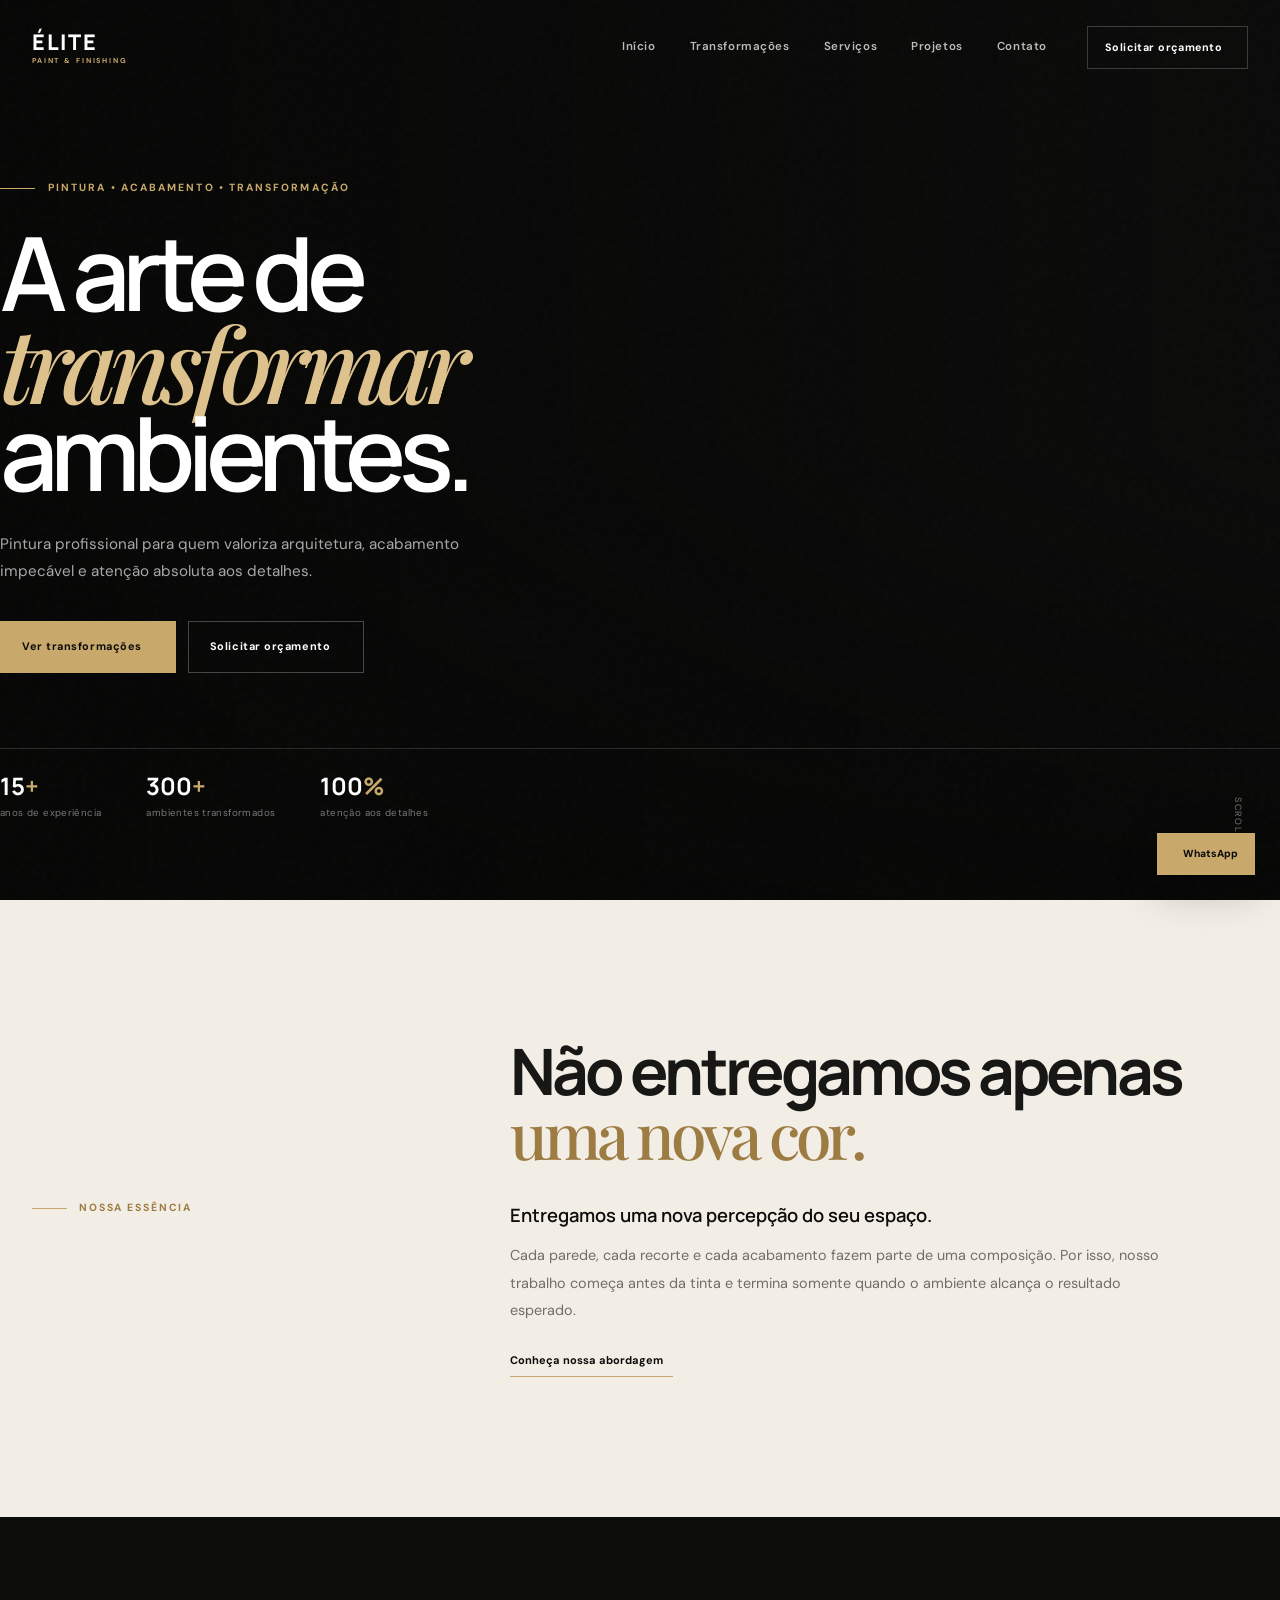
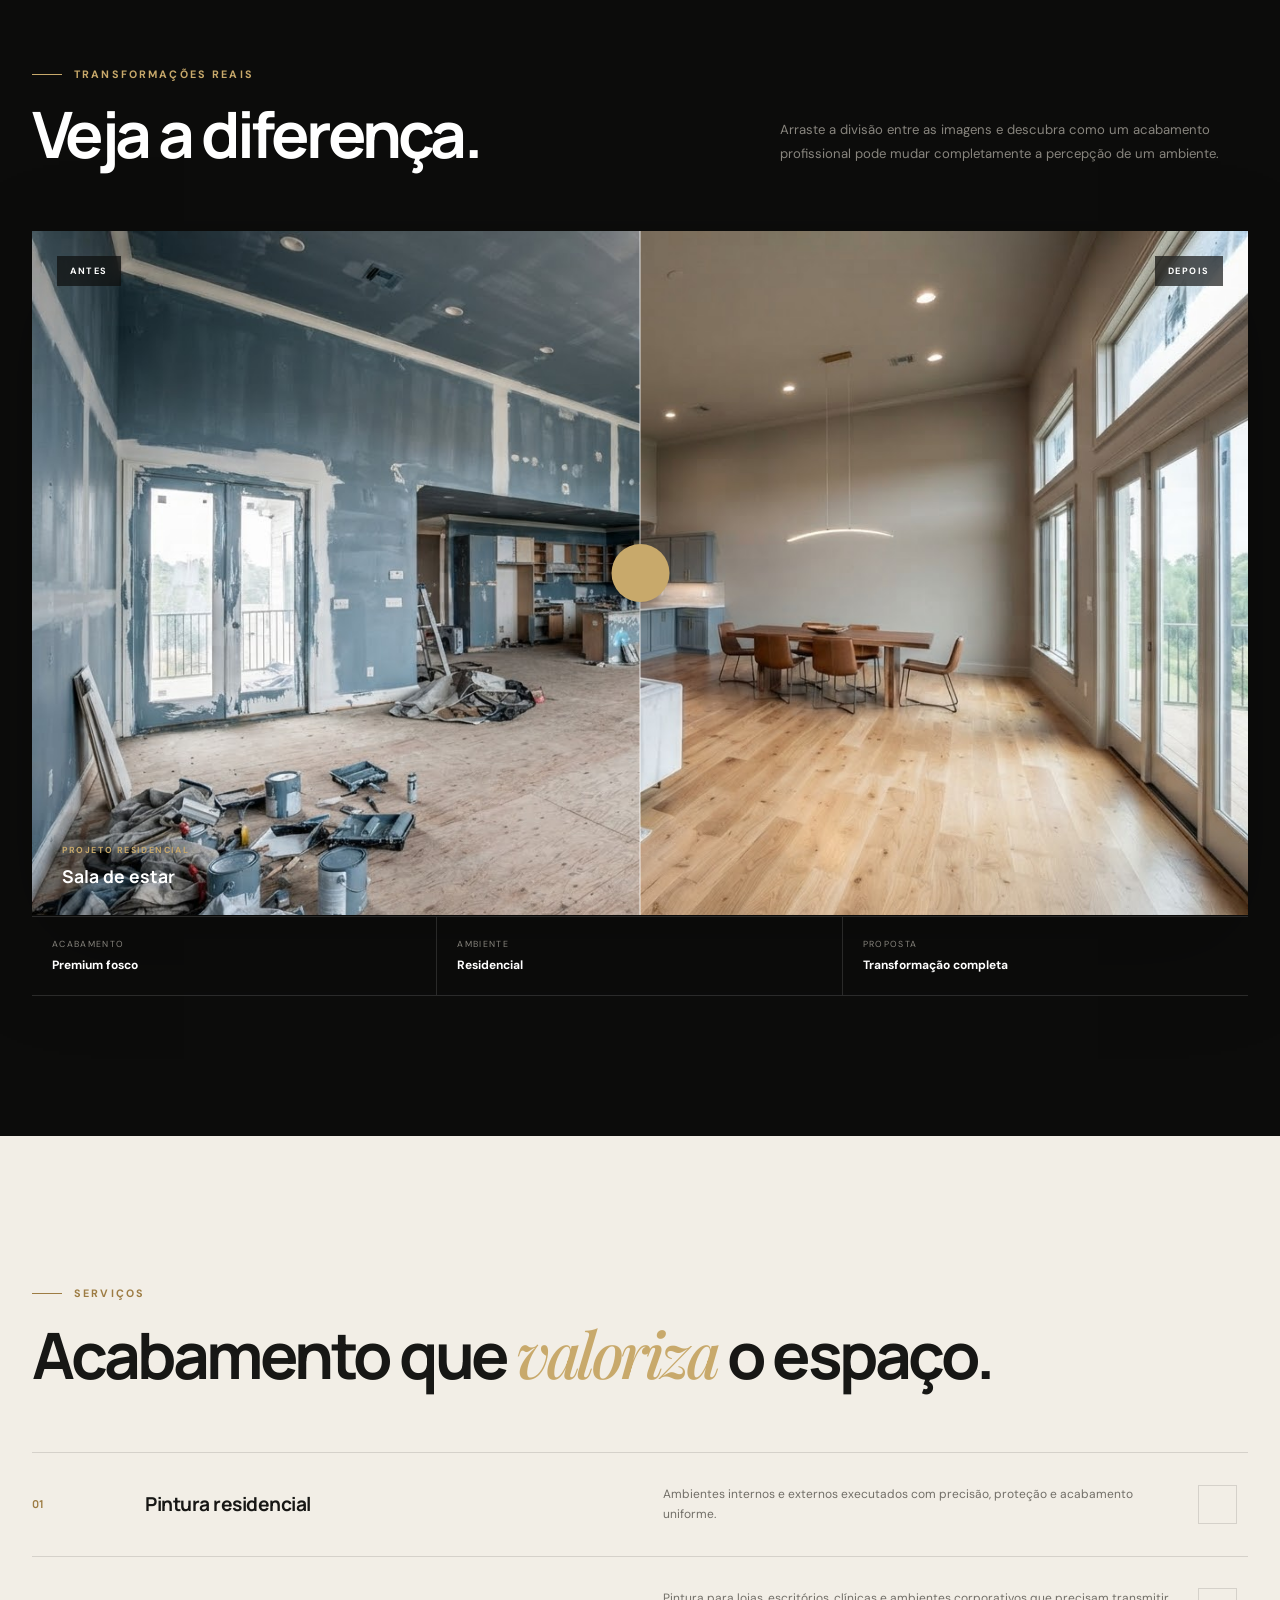
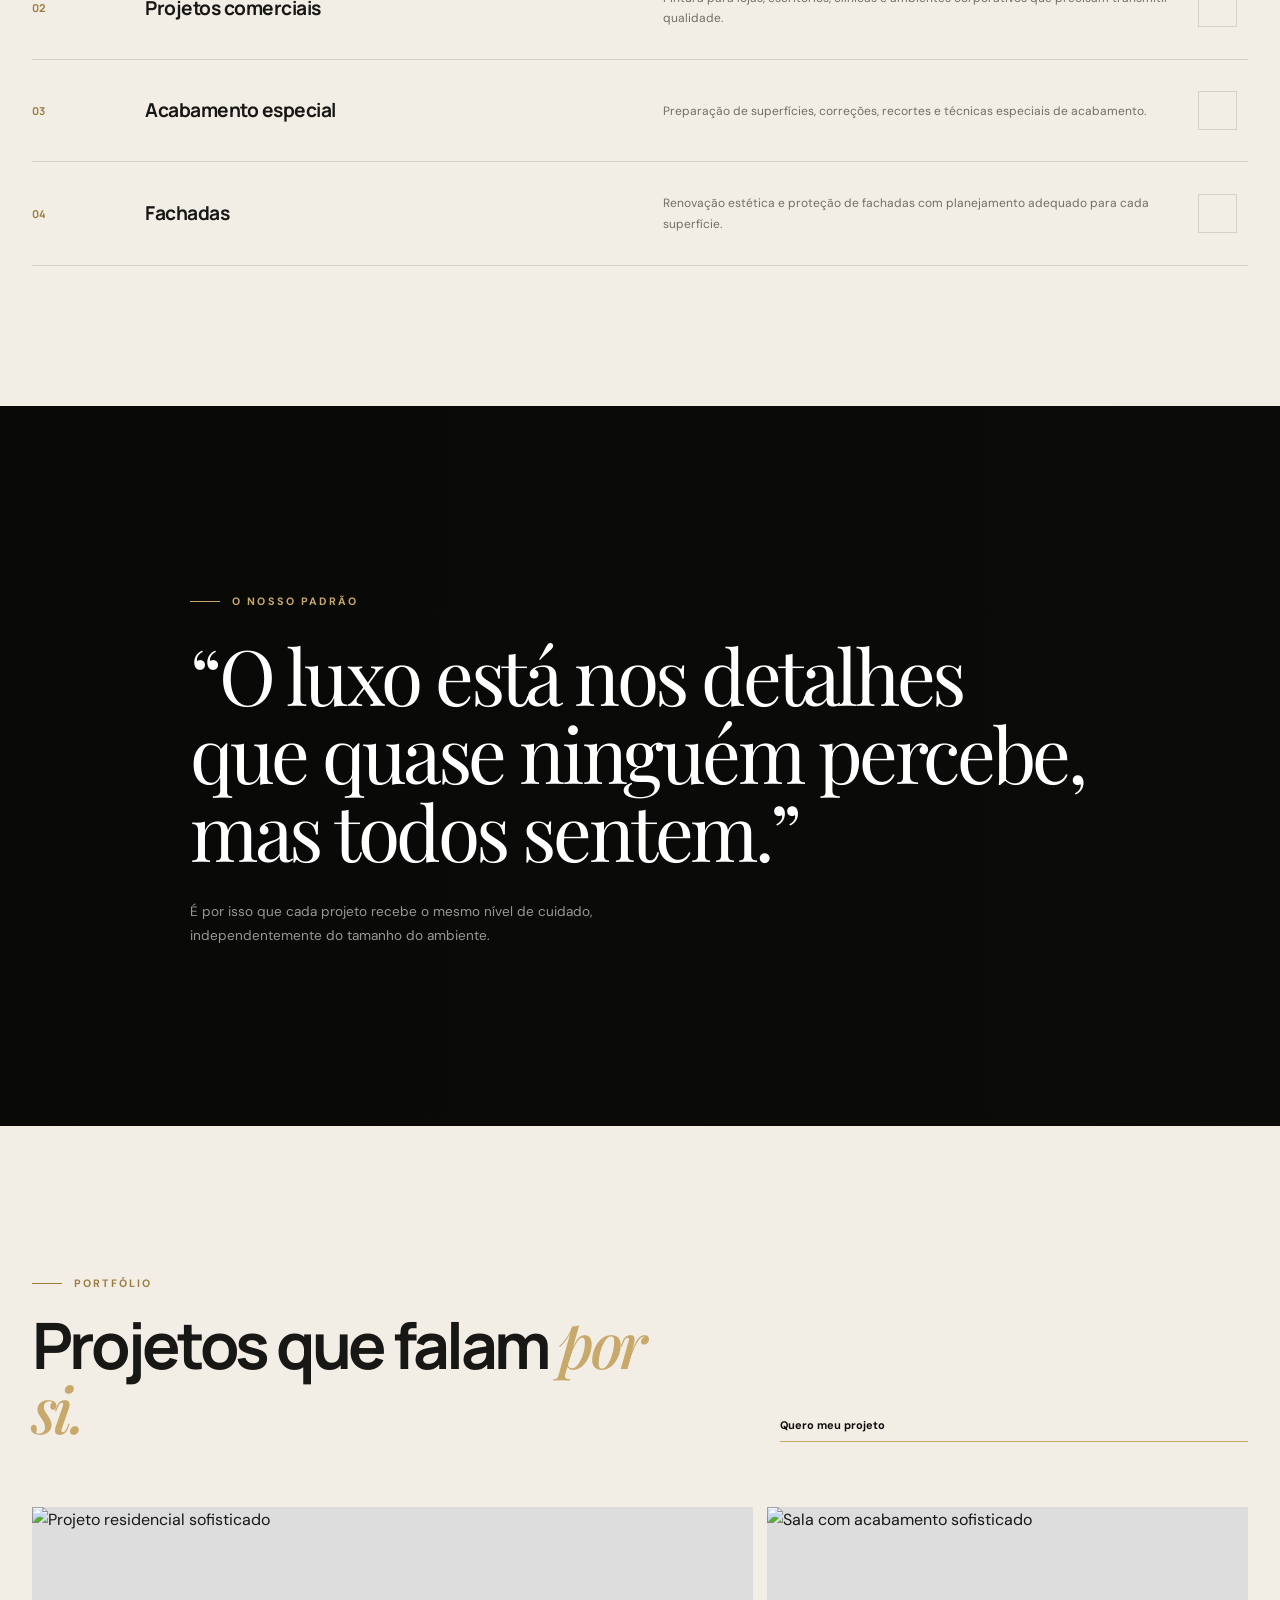
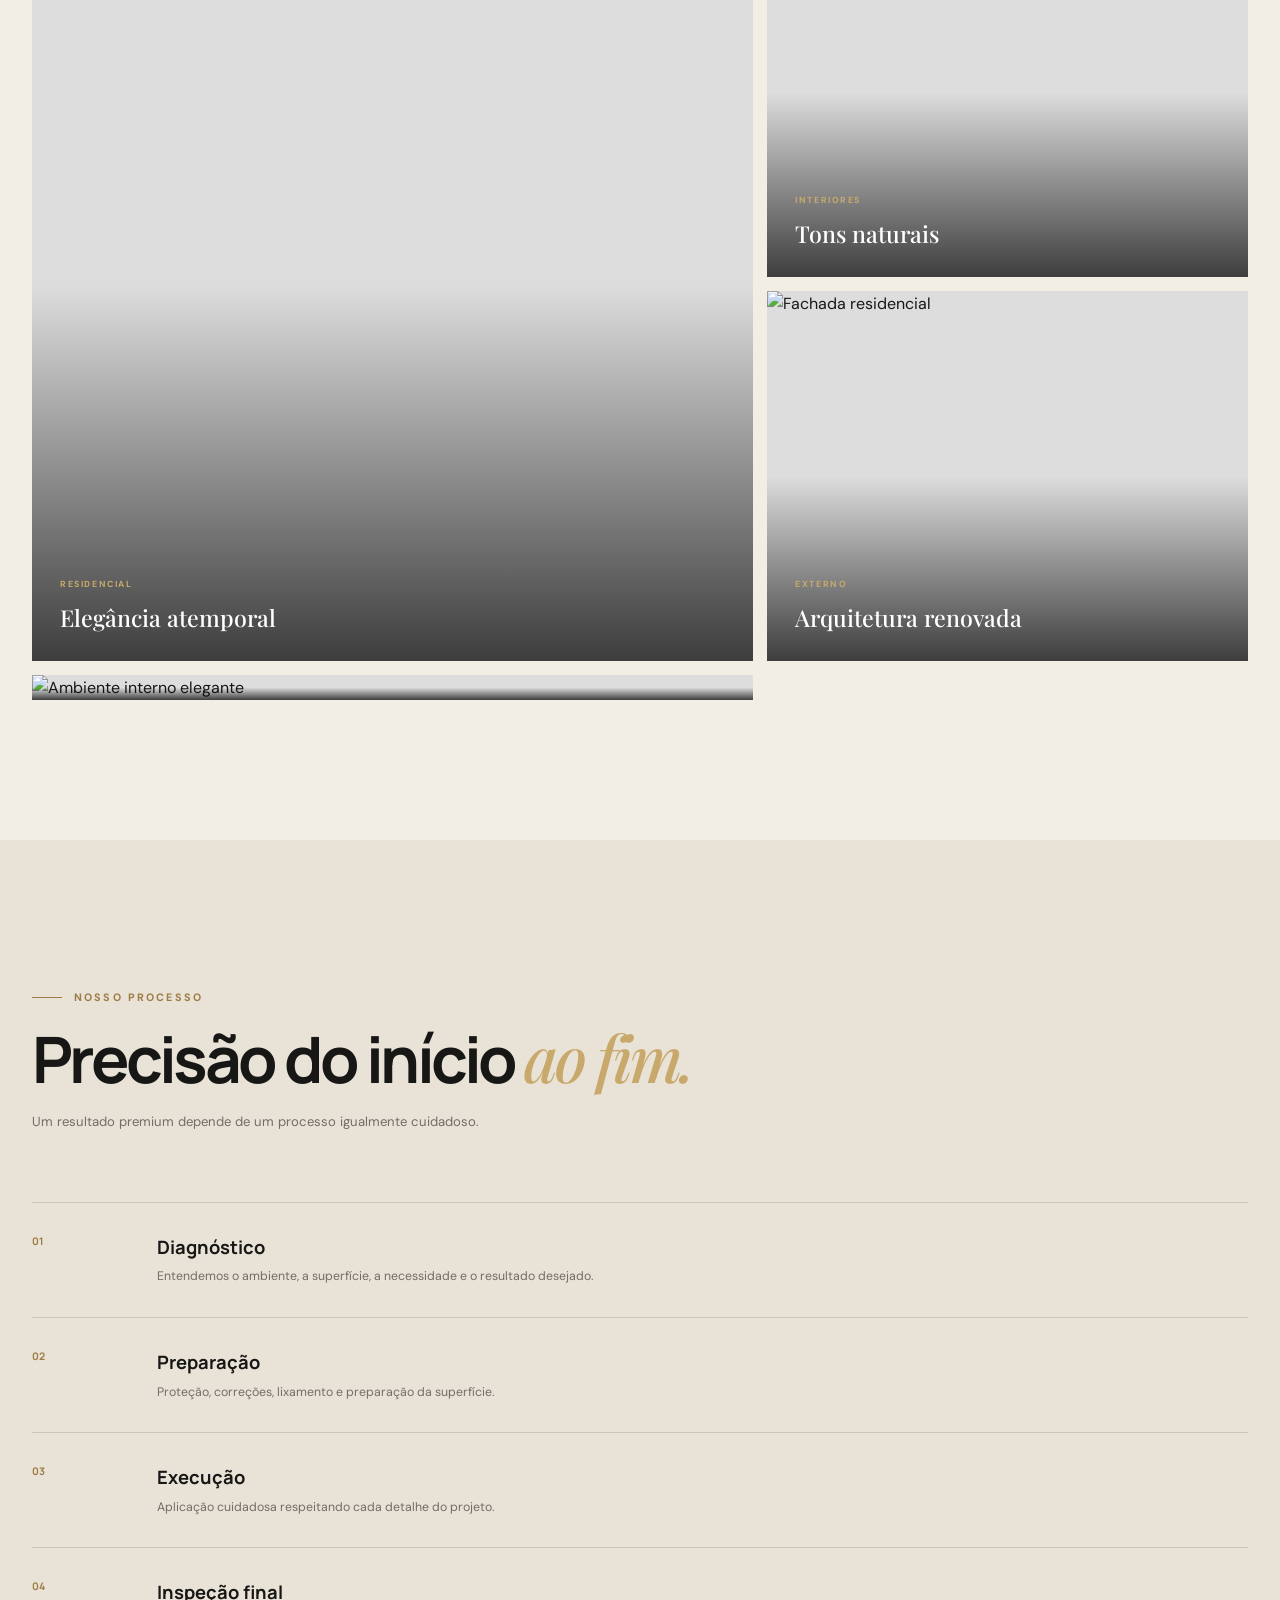
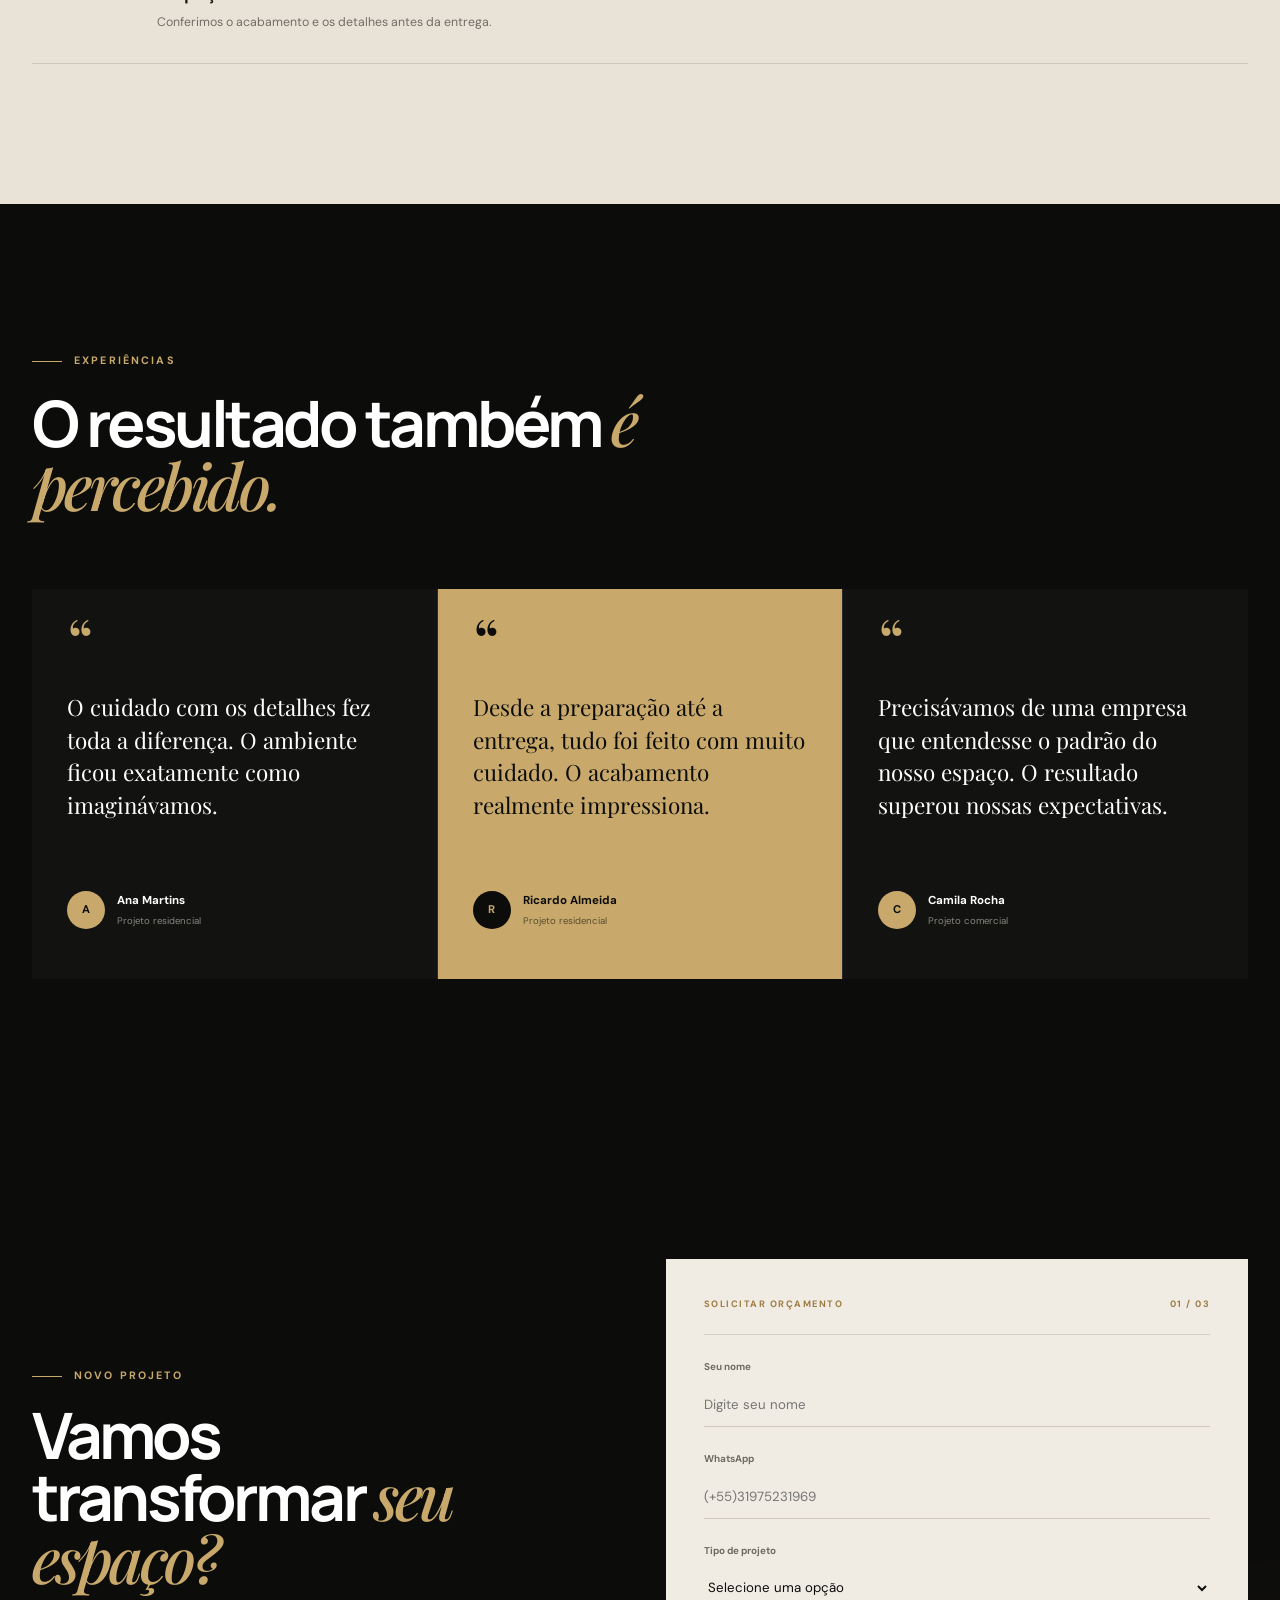
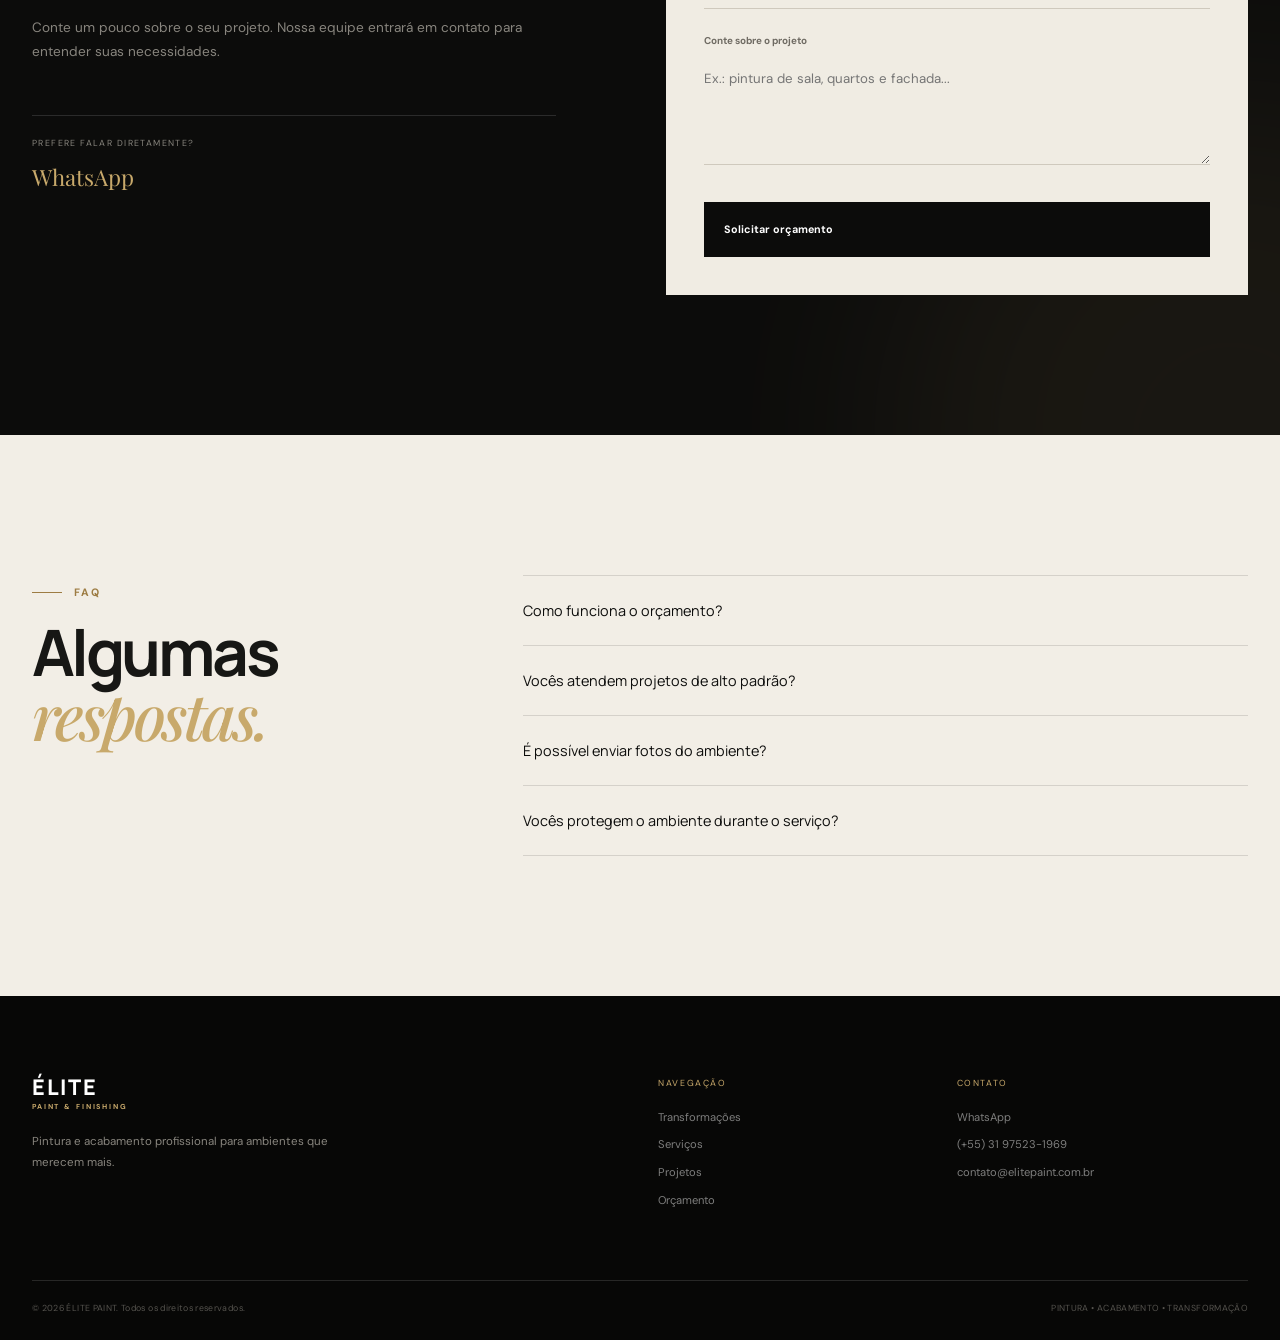
==== Élite Paint & Finishing_🖌️/index.html @ 206d275e "update" ====
<!DOCTYPE html>
<html lang="pt-BR">

<head>
    <meta charset="UTF-8">

    <meta
        name="viewport"
        content="width=device-width, initial-scale=1.0"
    >

    <meta
        name="description"
        content="Pintura e acabamento premium para residências, ambientes comerciais e projetos de alto padrão."
    >

    <meta name="theme-color" content="#0c0c0b">

    <meta
        property="og:title"
        content="ÉLITE PAINT — Pintura & Acabamento Premium"
    >

    <meta
        property="og:description"
        content="Transformamos ambientes através de pintura, acabamento e atenção absoluta aos detalhes."
    >

    <title>ÉLITE PAINT — Pintura & Acabamento Premium</title>

    <!-- =====================================================
         FONTES
    ====================================================== -->

    <link rel="preconnect" href="https://fonts.googleapis.com">
    <link rel="preconnect" href="https://fonts.gstatic.com" crossorigin>

    <link
        href="https://fonts.googleapis.com/css2?family=DM+Sans:wght@400;500;600;700&family=Manrope:wght@500;600;700;800&family=Playfair+Display:ital,wght@0,500;0,600;1,500;1,600&display=swap"
        rel="stylesheet"
    >

    <!-- =====================================================
         ÍCONES
    ====================================================== -->

    <script
        src="https://unpkg.com/lucide@latest"
        defer
    ></script>

    <link rel="stylesheet" href="style.css">
</head>


<body>

    <!-- =====================================================
         LOADER
    ====================================================== -->

    <div class="page-loader" id="pageLoader">

        <div class="loader-brand">
            ÉLITE<span>PAINT</span>
        </div>

        <div class="loader-line">
            <span></span>
        </div>

    </div>


    <!-- =====================================================
         HEADER
    ====================================================== -->

    <header class="header" id="header">

        <div class="container header-inner">

            <a
                href="#inicio"
                class="brand"
                aria-label="Élite Paint - início"
            >

                <span class="brand-main">
                    ÉLITE
                </span>

                <span class="brand-sub">
                    PAINT & FINISHING
                </span>

            </a>


            <nav class="desktop-nav">

                <a href="#inicio">Início</a>

                <a href="#transformacoes">
                    Transformações
                </a>

                <a href="#servicos">
                    Serviços
                </a>

                <a href="#projetos">
                    Projetos
                </a>

                <a href="#contato">
                    Contato
                </a>

            </nav>


            <a
                href="https://wa.me/5531975231969?text=Ol%C3%A1%21%20Gostaria%20de%20solicitar%20um%20or%C3%A7amento%20de%20pintura."
                class="header-cta"
             target="_blank" rel="noopener noreferrer">
                Solicitar orçamento
                <i data-lucide="arrow-up-right"></i>
            </a>


            <button
                class="mobile-menu-button"
                id="mobileMenuButton"
                aria-label="Abrir menu"
                aria-expanded="false"
            >

                <span></span>
                <span></span>

            </button>

        </div>


        <!-- MENU MOBILE -->

        <div
            class="mobile-menu"
            id="mobileMenu"
        >

            <a href="#inicio">Início</a>

            <a href="#transformacoes">
                Transformações
            </a>

            <a href="#servicos">
                Serviços
            </a>

            <a href="#projetos">
                Projetos
            </a>

            <a href="https://wa.me/5531975231969?text=Ol%C3%A1%21%20Gostaria%20de%20solicitar%20um%20or%C3%A7amento%20de%20pintura." target="_blank" rel="noopener noreferrer">
                Solicitar orçamento
            </a>

        </div>

    </header>


    <main>

        <!-- =====================================================
             HERO
        ====================================================== -->

        <section
            class="hero"
            id="inicio"
        >

            <div class="hero-image"></div>

            <div class="hero-overlay"></div>

            <div class="hero-grain"></div>


            <div class="container hero-content">

                <div class="hero-kicker reveal">

                    <span></span>

                    PINTURA • ACABAMENTO • TRANSFORMAÇÃO

                </div>


                <h1 class="hero-title reveal">

                    A arte de
                    <em>transformar</em>
                    ambientes.

                </h1>


                <p class="hero-description reveal">

                    Pintura profissional para quem valoriza
                    arquitetura, acabamento impecável e
                    atenção absoluta aos detalhes.

                </p>


                <div class="hero-actions reveal">

                    <a
                        href="#transformacoes"
                        class="luxury-button primary"
                    >

                        <span>
                            Ver transformações
                        </span>

                        <i data-lucide="arrow-down"></i>

                    </a>


                    <a
                        href="https://wa.me/5531975231969?text=Ol%C3%A1%21%20Gostaria%20de%20solicitar%20um%20or%C3%A7amento%20de%20pintura."
                        class="luxury-button outline"
                     target="_blank" rel="noopener noreferrer">

                        <span>
                            Solicitar orçamento
                        </span>

                        <i data-lucide="arrow-up-right"></i>

                    </a>

                </div>


                <div class="hero-bottom reveal">

                    <div class="hero-stat">

                        <strong>15<span>+</span></strong>

                        <span>
                            anos de experiência
                        </span>

                    </div>


                    <div class="hero-stat">

                        <strong>300<span>+</span></strong>

                        <span>
                            ambientes transformados
                        </span>

                    </div>


                    <div class="hero-stat">

                        <strong>100<span>%</span></strong>

                        <span>
                            atenção aos detalhes
                        </span>

                    </div>

                </div>

            </div>


            <div class="scroll-indicator">

                <span>SCROLL</span>

                <i data-lucide="arrow-down"></i>

            </div>

        </section>


        <!-- =====================================================
             INTRO
        ====================================================== -->

        <section class="intro section">

            <div class="container intro-grid">

                <div class="intro-label reveal">

                    <span class="gold-line"></span>

                    NOSSA ESSÊNCIA

                </div>


                <div class="intro-content reveal">

                    <h2>

                        Não entregamos apenas
                        <span>uma nova cor.</span>

                    </h2>


                    <p class="intro-lead">

                        Entregamos uma nova percepção
                        do seu espaço.

                    </p>


                    <p>

                        Cada parede, cada recorte e cada
                        acabamento fazem parte de uma composição.
                        Por isso, nosso trabalho começa antes
                        da tinta e termina somente quando o
                        ambiente alcança o resultado esperado.

                    </p>


                    <a
                        href="#servicos"
                        class="minimal-link"
                    >

                        Conheça nossa abordagem

                        <i data-lucide="arrow-right"></i>

                    </a>

                </div>

            </div>

        </section>


        <!-- =====================================================
             BEFORE / AFTER
        ====================================================== -->

        <section
            class="transformation section"
            id="transformacoes"
        >

            <div class="container">

                <div class="section-header split reveal">

                    <div>

                        <span class="eyebrow">
                            TRANSFORMAÇÕES REAIS
                        </span>

                        <h2>
                            Veja a diferença.
                        </h2>

                    </div>


                    <p>

                        Arraste a divisão entre as imagens
                        e descubra como um acabamento profissional
                        pode mudar completamente a percepção de
                        um ambiente.

                    </p>

                </div>


                <div
                    class="luxury-comparison reveal"
                    id="luxuryComparison"
                >

                    <!-- DEPOIS -->

                    <img
                        class="comparison-after"
                        src="./depois.jpg"
                        alt="Ambiente após pintura e acabamento premium"
                    >


                    <!-- ANTES -->

                    <div
                        class="comparison-before"
                        id="luxuryBefore"
                    >

                        <img
                            src="./antes.jpg"
                            alt="Ambiente antes da pintura"
                        >

                    </div>


                    <div class="comparison-tag before">
                        ANTES
                    </div>

                    <div class="comparison-tag after">
                        DEPOIS
                    </div>


                    <div
                        class="comparison-divider"
                        id="luxuryDivider"
                        tabindex="0"
                        role="slider"
                        aria-label="Comparar antes e depois"
                        aria-valuemin="0"
                        aria-valuemax="100"
                        aria-valuenow="50"
                    >

                        <div class="divider-button">

                            <i data-lucide="chevrons-left-right"></i>

                        </div>

                    </div>


                    <div class="comparison-caption">

                        <span>
                            PROJETO RESIDENCIAL
                        </span>

                        <strong>
                            Sala de estar
                        </strong>

                    </div>

                </div>


                <div class="comparison-footer reveal">

                    <div>
                        <span>ACABAMENTO</span>
                        <strong>Premium fosco</strong>
                    </div>

                    <div>
                        <span>AMBIENTE</span>
                        <strong>Residencial</strong>
                    </div>

                    <div>
                        <span>PROPOSTA</span>
                        <strong>Transformação completa</strong>
                    </div>

                </div>

            </div>

        </section>


        <!-- =====================================================
             SERVIÇOS
        ====================================================== -->

        <section
            class="services section"
            id="servicos"
        >

            <div class="container">

                <div class="section-header reveal">

                    <span class="eyebrow dark">
                        SERVIÇOS

                    </span>

                    <h2>
                        Acabamento que
                        <em>valoriza</em> o espaço.
                    </h2>

                </div>


                <div class="services-list">

                    <article class="service-row reveal">

                        <span class="service-index">
                            01
                        </span>

                        <div class="service-title">

                            <i data-lucide="home"></i>

                            <h3>
                                Pintura residencial
                            </h3>

                        </div>

                        <p>

                            Ambientes internos e externos
                            executados com precisão,
                            proteção e acabamento uniforme.

                        </p>

                        <a href="#contato">
                            <i data-lucide="arrow-up-right"></i>
                        </a>

                    </article>


                    <article class="service-row reveal">

                        <span class="service-index">
                            02
                        </span>

                        <div class="service-title">

                            <i data-lucide="building-2"></i>

                            <h3>
                                Projetos comerciais
                            </h3>

                        </div>

                        <p>

                            Pintura para lojas, escritórios,
                            clínicas e ambientes corporativos
                            que precisam transmitir qualidade.

                        </p>

                        <a href="#contato">
                            <i data-lucide="arrow-up-right"></i>
                        </a>

                    </article>


                    <article class="service-row reveal">

                        <span class="service-index">
                            03
                        </span>

                        <div class="service-title">

                            <i data-lucide="brush"></i>

                            <h3>
                                Acabamento especial
                            </h3>

                        </div>

                        <p>

                            Preparação de superfícies,
                            correções, recortes e técnicas
                            especiais de acabamento.

                        </p>

                        <a href="#contato">
                            <i data-lucide="arrow-up-right"></i>
                        </a>

                    </article>


                    <article class="service-row reveal">

                        <span class="service-index">
                            04
                        </span>

                        <div class="service-title">

                            <i data-lucide="building"></i>

                            <h3>
                                Fachadas
                            </h3>

                        </div>

                        <p>

                            Renovação estética e proteção
                            de fachadas com planejamento
                            adequado para cada superfície.

                        </p>

                        <a href="#contato">
                            <i data-lucide="arrow-up-right"></i>
                        </a>

                    </article>

                </div>

            </div>

        </section>


        <!-- =====================================================
             MANIFESTO
        ====================================================== -->

        <section class="manifesto">

            <div class="manifesto-image"></div>

            <div class="manifesto-overlay"></div>

            <div class="container manifesto-content reveal">

                <span class="eyebrow">
                    O NOSSO PADRÃO
                </span>

                <blockquote>

                    “O luxo está nos detalhes
                    que quase ninguém percebe,
                    mas todos sentem.”

                </blockquote>

                <p>

                    É por isso que cada projeto recebe
                    o mesmo nível de cuidado, independentemente
                    do tamanho do ambiente.

                </p>

            </div>

        </section>


        <!-- =====================================================
             PORTFÓLIO
        ====================================================== -->

        <section
            class="projects section"
            id="projetos"
        >

            <div class="container">

                <div class="section-header split reveal">

                    <div>

                        <span class="eyebrow dark">
                            PORTFÓLIO
                        </span>

                        <h2>
                            Projetos que falam
                            <em>por si.</em>
                        </h2>

                    </div>

                    <a
                        href="#contato"
                        class="minimal-link"
                    >
                        Quero meu projeto

                        <i data-lucide="arrow-up-right"></i>
                    </a>

                </div>


                <div class="projects-grid">

                    <article class="project-card project-large reveal">

                        <img
                            src="https://images.unsplash.com/photo-1600607687920-4e2a09cf159d?auto=format&fit=crop&w=1600&q=90"
                            alt="Projeto residencial sofisticado"
                            loading="lazy"
                        >

                        <div class="project-info">

                            <span>
                                RESIDENCIAL
                            </span>

                            <h3>
                                Elegância atemporal
                            </h3>

                        </div>

                    </article>


                    <article class="project-card reveal">

                        <img
                            src="https://images.unsplash.com/photo-1600566753086-00f18fb6b3ea?auto=format&fit=crop&w=1200&q=90"
                            alt="Sala com acabamento sofisticado"
                            loading="lazy"
                        >

                        <div class="project-info">

                            <span>
                                INTERIORES
                            </span>

                            <h3>
                                Tons naturais
                            </h3>

                        </div>

                    </article>


                    <article class="project-card reveal">

                        <img
                            src="https://images.unsplash.com/photo-1600585154340-be6161a56a0c?auto=format&fit=crop&w=1200&q=90"
                            alt="Fachada residencial"
                            loading="lazy"
                        >

                        <div class="project-info">

                            <span>
                                EXTERNO
                            </span>

                            <h3>
                                Arquitetura renovada
                            </h3>

                        </div>

                    </article>


                    <article class="project-card reveal">

                        <img
                            src="https://images.unsplash.com/photo-1600210492486-724fe5c67fb0?auto=format&fit=crop&w=1200&q=90"
                            alt="Ambiente interno elegante"
                            loading="lazy"
                        >

                        <div class="project-info">

                            <span>
                                INTERIORES
                            </span>

                            <h3>
                                Minimalismo sofisticado
                            </h3>

                        </div>

                    </article>

                </div>

            </div>

        </section>


        <!-- =====================================================
             PROCESSO
        ====================================================== -->

        <section class="process section">

            <div class="container">

                <div class="process-intro reveal">

                    <span class="eyebrow dark">
                        NOSSO PROCESSO
                    </span>

                    <h2>
                        Precisão do início
                        <em>ao fim.</em>
                    </h2>

                    <p>

                        Um resultado premium depende de um
                        processo igualmente cuidadoso.

                    </p>

                </div>


                <div class="process-list">

                    <div class="process-step reveal">

                        <span>01</span>

                        <div>

                            <h3>
                                Diagnóstico
                            </h3>

                            <p>
                                Entendemos o ambiente, a superfície,
                                a necessidade e o resultado desejado.
                            </p>

                        </div>

                    </div>


                    <div class="process-step reveal">

                        <span>02</span>

                        <div>

                            <h3>
                                Preparação
                            </h3>

                            <p>
                                Proteção, correções, lixamento
                                e preparação da superfície.
                            </p>

                        </div>

                    </div>


                    <div class="process-step reveal">

                        <span>03</span>

                        <div>

                            <h3>
                                Execução
                            </h3>

                            <p>
                                Aplicação cuidadosa respeitando
                                cada detalhe do projeto.
                            </p>

                        </div>

                    </div>


                    <div class="process-step reveal">

                        <span>04</span>

                        <div>

                            <h3>
                                Inspeção final
                            </h3>

                            <p>
                                Conferimos o acabamento e os
                                detalhes antes da entrega.
                            </p>

                        </div>

                    </div>

                </div>

            </div>

        </section>


        <!-- =====================================================
             DEPOIMENTOS
        ====================================================== -->

        <section class="testimonials section">

            <div class="container">

                <div class="testimonial-heading reveal">

                    <span class="eyebrow">
                        EXPERIÊNCIAS
                    </span>

                    <h2>
                        O resultado também
                        <em>é percebido.</em>
                    </h2>

                </div>


                <div class="testimonial-grid">

                    <article class="quote-card reveal">

                        <div class="quote-mark">
                            “
                        </div>

                        <p>

                            O cuidado com os detalhes fez
                            toda a diferença. O ambiente ficou
                            exatamente como imaginávamos.

                        </p>

                        <div class="quote-author">

                            <div class="author-avatar">
                                A
                            </div>

                            <div>
                                <strong>
                                    Ana Martins
                                </strong>

                                <span>
                                    Projeto residencial
                                </span>
                            </div>

                        </div>

                    </article>


                    <article class="quote-card featured reveal">

                        <div class="quote-mark">
                            “
                        </div>

                        <p>

                            Desde a preparação até a entrega,
                            tudo foi feito com muito cuidado.
                            O acabamento realmente impressiona.

                        </p>

                        <div class="quote-author">

                            <div class="author-avatar">
                                R
                            </div>

                            <div>
                                <strong>
                                    Ricardo Almeida
                                </strong>

                                <span>
                                    Projeto residencial
                                </span>
                            </div>

                        </div>

                    </article>


                    <article class="quote-card reveal">

                        <div class="quote-mark">
                            “
                        </div>

                        <p>

                            Precisávamos de uma empresa que
                            entendesse o padrão do nosso espaço.
                            O resultado superou nossas expectativas.

                        </p>

                        <div class="quote-author">

                            <div class="author-avatar">
                                C
                            </div>

                            <div>
                                <strong>
                                    Camila Rocha
                                </strong>

                                <span>
                                    Projeto comercial
                                </span>
                            </div>

                        </div>

                    </article>

                </div>

            </div>

        </section>


        <!-- =====================================================
             ORÇAMENTO
        ====================================================== -->

        <section
            class="contact section"
            id="contato"
        >

            <div class="contact-background"></div>

            <div class="container contact-grid">

                <div class="contact-copy reveal">

                    <span class="eyebrow">
                        NOVO PROJETO
                    </span>

                    <h2>
                        Vamos transformar
                        <em>seu espaço?</em>
                    </h2>

                    <p>

                        Conte um pouco sobre o seu projeto.
                        Nossa equipe entrará em contato para
                        entender suas necessidades.

                    </p>


                    <div class="contact-direct">

                        <span>
                            PREFERE FALAR DIRETAMENTE?
                        </span>

                        <a
                            href="https://wa.me/5531975231969?text=Ol%C3%A1%21%20Gostaria%20de%20solicitar%20um%20or%C3%A7amento%20de%20pintura."
                            target="_blank"
                            rel="noopener noreferrer"
                        >

                            WhatsApp

                            <i data-lucide="arrow-up-right"></i>

                        </a>

                    </div>

                </div>


                <form
                    class="luxury-form reveal"
                    id="luxuryForm"
                    novalidate
                >

                    <div class="form-top">

                        <span>
                            SOLICITAR ORÇAMENTO
                        </span>

                        <div>
                            01 / 03
                        </div>

                    </div>


                    <div class="form-field">

                        <label for="luxuryName">
                            Seu nome
                        </label>

                        <input
                            type="text"
                            id="luxuryName"
                            name="name"
                            placeholder="Digite seu nome"
                            required
                        >

                        <small></small>

                    </div>


                    <div class="form-field">

                        <label for="luxuryPhone">
                            WhatsApp
                        </label>

                        <input
                            type="tel"
                            id="luxuryPhone"
                            name="phone"
                            placeholder="(+55)31975231969"
                            required
                        >

                        <small></small>

                    </div>


                    <div class="form-field">

                        <label for="luxuryType">
                            Tipo de projeto
                        </label>

                        <select
                            id="luxuryType"
                            name="type"
                            required
                        >

                            <option value="">
                                Selecione uma opção
                            </option>

                            <option value="residencial">
                                Residencial
                            </option>

                            <option value="comercial">
                                Comercial
                            </option>

                            <option value="fachada">
                                Fachada
                            </option>

                            <option value="especial">
                                Acabamento especial
                            </option>

                        </select>

                        <small></small>

                    </div>


                    <div class="form-field">

                        <label for="luxuryMessage">
                            Conte sobre o projeto
                        </label>

                        <textarea
                            id="luxuryMessage"
                            name="message"
                            rows="4"
                            placeholder="Ex.: pintura de sala, quartos e fachada..."
                            required
                        ></textarea>

                        <small></small>

                    </div>


                    <button
                        type="submit"
                        class="form-submit"
                    >

                        <span>
                            Solicitar orçamento
                        </span>

                        <i data-lucide="arrow-up-right"></i>

                    </button>


                    <div
                        class="form-success"
                        id="luxurySuccess"
                    >

                        <i data-lucide="check"></i>

                        <strong>
                            Solicitação preparada.
                        </strong>

                        <span>
                            Este formulário é uma demonstração
                            front-end. Para receber os dados de
                            verdade, conecte-o a um backend.
                        </span>

                    </div>

                </form>

            </div>

        </section>


        <!-- =====================================================
             FAQ
        ====================================================== -->

        <section class="faq section">

            <div class="container faq-grid">

                <div class="faq-title reveal">

                    <span class="eyebrow dark">
                        FAQ
                    </span>

                    <h2>
                        Algumas
                        <em>respostas.</em>
                    </h2>

                </div>


                <div class="faq-list">

                    <div class="faq-item reveal">

                        <button
                            class="faq-question"
                            aria-expanded="false"
                        >

                            <span>
                                Como funciona o orçamento?
                            </span>

                            <i data-lucide="plus"></i>

                        </button>

                        <div class="faq-answer">

                            <p>
                                Primeiro entendemos o ambiente,
                                o tipo de serviço e o resultado
                                esperado. Depois avaliamos as
                                informações necessárias para
                                elaborar a proposta.
                            </p>

                        </div>

                    </div>


                    <div class="faq-item reveal">

                        <button
                            class="faq-question"
                            aria-expanded="false"
                        >

                            <span>
                                Vocês atendem projetos de alto padrão?
                            </span>

                            <i data-lucide="plus"></i>

                        </button>

                        <div class="faq-answer">

                            <p>
                                Sim. O serviço pode ser adaptado
                                para projetos residenciais,
                                comerciais e ambientes que exigem
                                maior atenção ao acabamento.
                            </p>

                        </div>

                    </div>


                    <div class="faq-item reveal">

                        <button
                            class="faq-question"
                            aria-expanded="false"
                        >

                            <span>
                                É possível enviar fotos do ambiente?
                            </span>

                            <i data-lucide="plus"></i>

                        </button>

                        <div class="faq-answer">

                            <p>
                                Sim. Fotografias pelo WhatsApp
                                podem ajudar na avaliação inicial
                                do projeto.
                            </p>

                        </div>

                    </div>


                    <div class="faq-item reveal">

                        <button
                            class="faq-question"
                            aria-expanded="false"
                        >

                            <span>
                                Vocês protegem o ambiente durante o serviço?
                            </span>

                            <i data-lucide="plus"></i>

                        </button>

                        <div class="faq-answer">

                            <p>
                                A preparação e proteção fazem
                                parte de uma execução organizada.
                                Os procedimentos são definidos
                                de acordo com cada projeto.
                            </p>

                        </div>

                    </div>

                </div>

            </div>

        </section>

    </main>


    <!-- =====================================================
         FOOTER
    ====================================================== -->

    <footer class="footer">

        <div class="container">

            <div class="footer-main">

                <div class="footer-brand">

                    <a
                        href="#inicio"
                        class="brand"
                    >

                        <span class="brand-main">
                            ÉLITE
                        </span>

                        <span class="brand-sub">
                            PAINT & FINISHING
                        </span>

                    </a>


                    <p>

                        Pintura e acabamento profissional
                        para ambientes que merecem mais.

                    </p>

                </div>


                <div class="footer-nav">

                    <span>
                        NAVEGAÇÃO
                    </span>

                    <a href="#transformacoes">
                        Transformações
                    </a>

                    <a href="#servicos">
                        Serviços
                    </a>

                    <a href="#projetos">
                        Projetos
                    </a>

                    <a href="https://wa.me/5531975231969?text=Ol%C3%A1%21%20Gostaria%20de%20solicitar%20um%20or%C3%A7amento%20de%20pintura." target="_blank" rel="noopener noreferrer">
                        Orçamento
                    </a>

                </div>


                <div class="footer-contact">

                    <span>
                        CONTATO
                    </span>

                    <a
                        href="https://wa.me/5531975231969"
                        target="_blank"
                        rel="noopener noreferrer"
                    >
                        WhatsApp
                    </a>

                    <a href="tel:+5531975231969">
                        (+55) 31 97523-1969
                    </a>

                    <a href="mailto:contato@elitepaint.com.br">
                        contato@elitepaint.com.br
                    </a>

                </div>

            </div>


            <div class="footer-bottom">

                <span>
                    © 2026 ÉLITE PAINT.
                    Todos os direitos reservados.
                </span>

                <span>
                    PINTURA • ACABAMENTO • TRANSFORMAÇÃO
                </span>

            </div>

        </div>

    </footer>


    <!-- =====================================================
         WHATSAPP
    ====================================================== -->

    <a
        href="https://wa.me/5531975231969"
        class="whatsapp-button"
        target="_blank"
        rel="noopener noreferrer"
        aria-label="Falar no WhatsApp"
    >

        <i data-lucide="message-circle"></i>

        <span>
            WhatsApp
        </span>

    </a>


    <script src="script.js"></script>

</body>

</html>
---- Élite Paint & Finishing_🖌️/style.css ----
/* =========================================================
   ÉLITE PAINT
   Luxury Painting Website
========================================================= */


/* =========================================================
   1. RESET
========================================================= */

* {
    margin: 0;
    padding: 0;
    box-sizing: border-box;
}

html {
    scroll-behavior: smooth;
}

body {
    background: #0c0c0b;
    color: #171715;

    font-family: "DM Sans", sans-serif;

    line-height: 1.6;

    overflow-x: hidden;
}

body.loading {
    overflow: hidden;
}

img {
    display: block;
    width: 100%;
}

a {
    color: inherit;
    text-decoration: none;
}

button,
input,
textarea,
select {
    font: inherit;
}

button {
    cursor: pointer;
}


/* =========================================================
   2. VARIABLES
========================================================= */

:root {

    --black: #0c0c0b;
    --black-2: #121211;
    --black-3: #1b1b19;

    --cream: #f2eee6;
    --cream-2: #e8e2d7;

    --white: #ffffff;

    --gold: #c8a96b;
    --gold-light: #ddc28e;
    --gold-dark: #9d7c43;

    --muted-dark: #88857e;
    --muted-light: #716e67;

    --border-dark: rgba(255, 255, 255, 0.13);
    --border-light: rgba(20, 20, 18, 0.13);

    --container: 1220px;

    --transition:
        0.35s cubic-bezier(0.22, 1, 0.36, 1);

    --shadow:
        0 35px 100px rgba(0, 0, 0, 0.22);
}


/* =========================================================
   3. GENERAL
========================================================= */

.container {
    width: min(
        var(--container),
        calc(100% - 64px)
    );

    margin-inline: auto;
}

.section {
    padding: 140px 0;
}

.eyebrow {
    display: inline-flex;
    align-items: center;

    color: var(--gold);

    font-size: 0.67rem;
    font-weight: 700;

    letter-spacing: 0.2em;
}

.eyebrow.dark {
    color: var(--gold-dark);
}

.eyebrow::before {
    content: "";

    width: 30px;
    height: 1px;

    margin-right: 12px;

    background: currentColor;
}

.section-header h2,
.process-intro h2,
.testimonial-heading h2,
.faq-title h2 {
    margin-top: 20px;

    font-family: "Manrope", sans-serif;

    font-size: clamp(
        2.8rem,
        5vw,
        5.4rem
    );

    line-height: 0.98;

    letter-spacing: -0.055em;
}

.section-header h2 em,
.process-intro h2 em,
.testimonial-heading h2 em,
.faq-title h2 em {
    color: var(--gold);

    font-family: "Playfair Display", serif;

    font-weight: 500;
}


/* =========================================================
   4. PAGE LOADER
========================================================= */

.page-loader {
    position: fixed;

    inset: 0;

    z-index: 9999;

    display: flex;
    flex-direction: column;
    align-items: center;
    justify-content: center;

    background: var(--black);

    transition:
        opacity 0.8s ease,
        visibility 0.8s ease;
}

.page-loader.hidden {
    opacity: 0;
    visibility: hidden;
}

.loader-brand {
    color: var(--white);

    font-family: "Manrope", sans-serif;

    font-size: 1.3rem;
    font-weight: 800;

    letter-spacing: 0.18em;
}

.loader-brand span {
    color: var(--gold);
}

.loader-line {
    width: 150px;
    height: 1px;

    margin-top: 25px;

    background: rgba(255, 255, 255, 0.15);

    overflow: hidden;
}

.loader-line span {
    display: block;

    width: 0;
    height: 100%;

    background: var(--gold);

    animation: loader 1.4s ease forwards;
}

@keyframes loader {

    to {
        width: 100%;
    }

}


/* =========================================================
   5. HEADER
========================================================= */

.header {
    position: fixed;

    top: 0;
    left: 0;

    width: 100%;

    z-index: 1000;

    color: var(--white);

    transition:
        background var(--transition),
        backdrop-filter var(--transition),
        border var(--transition);
}

.header.scrolled {
    background: rgba(12, 12, 11, 0.88);

    backdrop-filter: blur(20px);

    border-bottom:
        1px solid var(--border-dark);
}

.header-inner {
    height: 95px;

    display: flex;
    align-items: center;
    justify-content: space-between;
}

.brand {
    display: flex;
    flex-direction: column;

    line-height: 1;
}

.brand-main {
    font-family: "Manrope", sans-serif;

    font-size: 1.35rem;
    font-weight: 800;

    letter-spacing: 0.08em;
}

.brand-sub {
    margin-top: 5px;

    color: var(--gold);

    font-size: 0.45rem;
    font-weight: 700;

    letter-spacing: 0.26em;
}

.desktop-nav {
    display: flex;
    align-items: center;

    gap: 34px;

    margin-left: auto;
    margin-right: 40px;
}

.desktop-nav a {
    position: relative;

    color: rgba(255, 255, 255, 0.72);

    font-size: 0.72rem;
    font-weight: 600;

    letter-spacing: 0.05em;

    transition: color 0.25s ease;
}

.desktop-nav a::after {
    content: "";

    position: absolute;

    left: 0;
    bottom: -7px;

    width: 0;
    height: 1px;

    background: var(--gold);

    transition: width 0.3s ease;
}

.desktop-nav a:hover {
    color: var(--white);
}

.desktop-nav a:hover::after {
    width: 100%;
}

.header-cta {
    display: inline-flex;
    align-items: center;
    gap: 8px;

    padding: 12px 17px;

    border:
        1px solid rgba(255, 255, 255, 0.2);

    color: var(--white);

    font-size: 0.67rem;
    font-weight: 700;

    letter-spacing: 0.04em;

    transition:
        background var(--transition),
        border var(--transition);
}

.header-cta svg {
    width: 14px;
}

.header-cta:hover {
    background: var(--gold);

    border-color: var(--gold);
}

.mobile-menu-button {
    display: none;

    width: 42px;
    height: 42px;

    border:
        1px solid rgba(255, 255, 255, 0.15);

    background: transparent;
}

.mobile-menu-button span {
    display: block;

    width: 17px;
    height: 1px;

    margin: 4px auto;

    background: var(--white);

    transition: transform 0.3s ease;
}

.mobile-menu {
    display: none;
}


/* =========================================================
   6. HERO
========================================================= */

.hero {
    position: relative;

    min-height: 100vh;

    display: flex;
    align-items: flex-end;

    overflow: hidden;

    color: var(--white);
}

.hero-image {
    position: absolute;

    inset: 0;

    background:
        url(
            "https://images.unsplash.com/photo-1600607687920-4e2a09cf159d?auto=format&fit=crop&w=2400&q=90"
        )
        center / cover;

    transform: scale(1.04);

    animation: heroZoom 12s ease-out forwards;
}

@keyframes heroZoom {

    from {
        transform: scale(1.04);
    }

    to {
        transform: scale(1);
    }

}

.hero-overlay {
    position: absolute;

    inset: 0;

    background:
        linear-gradient(
            90deg,
            rgba(6, 6, 5, 0.95) 0%,
            rgba(6, 6, 5, 0.65) 47%,
            rgba(6, 6, 5, 0.25) 100%
        ),
        linear-gradient(
            0deg,
            rgba(6, 6, 5, 0.85),
            transparent 50%
        );
}

.hero-grain {
    position: absolute;

    inset: 0;

    opacity: 0.035;

    background-image:
        url(
            "data:image/svg+xml,%3Csvg viewBox='0 0 180 180' xmlns='http://www.w3.org/2000/svg'%3E%3Cfilter id='n'%3E%3CfeTurbulence type='fractalNoise' baseFrequency='.9' numOctaves='3' stitchTiles='stitch'/%3E%3C/filter%3E%3Crect width='100%25' height='100%25' filter='url(%23n)' opacity='.7'/%3E%3C/svg%3E"
        );
}

.hero-content {
    position: relative;

    z-index: 2;

    width: 100%;

    padding-top: 180px;
    padding-bottom: 80px;
}

.hero-kicker {
    display: flex;
    align-items: center;

    margin-bottom: 30px;

    color: var(--gold);

    font-size: 0.65rem;
    font-weight: 700;

    letter-spacing: 0.2em;
}

.hero-kicker span {
    width: 35px;
    height: 1px;

    margin-right: 13px;

    background: var(--gold);
}

.hero-title {
    max-width: 850px;

    font-family: "Manrope", sans-serif;

    font-size: clamp(
        4rem,
        8vw,
        8.3rem
    );

    line-height: 0.88;

    letter-spacing: -0.075em;

    font-weight: 600;
}

.hero-title em {
    display: block;

    color: var(--gold-light);

    font-family: "Playfair Display", serif;

    font-weight: 500;
}

.hero-description {
    max-width: 520px;

    margin-top: 34px;

    color: rgba(255, 255, 255, 0.65);

    font-size: 0.95rem;

    line-height: 1.8;
}

.hero-actions {
    display: flex;

    gap: 12px;

    margin-top: 35px;
}

.luxury-button {
    min-height: 52px;

    display: inline-flex;
    align-items: center;
    justify-content: center;
    gap: 12px;

    padding: 0 21px;

    border: 1px solid transparent;

    font-size: 0.68rem;
    font-weight: 700;

    letter-spacing: 0.05em;

    transition: var(--transition);
}

.luxury-button svg {
    width: 15px;
}

.luxury-button.primary {
    background: var(--gold);
    color: var(--black);
}

.luxury-button.primary:hover {
    background: var(--gold-light);

    transform: translateY(-3px);
}

.luxury-button.outline {
    border-color: rgba(255, 255, 255, 0.25);

    color: var(--white);
}

.luxury-button.outline:hover {
    border-color: var(--gold);

    color: var(--gold);
}

.hero-bottom {
    display: flex;
    align-items: center;

    gap: 45px;

    margin-top: 75px;

    padding-top: 25px;

    border-top:
        1px solid rgba(255, 255, 255, 0.14);
}

.hero-stat strong {
    display: block;

    font-family: "Manrope", sans-serif;

    font-size: 1.5rem;

    line-height: 1;
}

.hero-stat strong span {
    color: var(--gold);
}

.hero-stat > span {
    display: block;

    margin-top: 7px;

    color: rgba(255, 255, 255, 0.45);

    font-size: 0.61rem;

    letter-spacing: 0.04em;
}

.scroll-indicator {
    position: absolute;

    right: 35px;
    bottom: 50px;

    z-index: 3;

    display: flex;
    align-items: center;
    gap: 10px;

    color: rgba(255, 255, 255, 0.45);

    font-size: 0.57rem;

    letter-spacing: 0.18em;

    writing-mode: vertical-rl;
}

.scroll-indicator svg {
    width: 14px;
}


/* =========================================================
   7. INTRO
========================================================= */

.intro {
    background: var(--cream);
}

.intro-grid {
    display: grid;

    grid-template-columns: 0.7fr 1.3fr;

    gap: 80px;
}

.intro-label {
    display: flex;
    align-items: center;

    color: var(--gold-dark);

    font-size: 0.65rem;
    font-weight: 700;

    letter-spacing: 0.18em;
}

.gold-line {
    width: 35px;
    height: 1px;

    margin-right: 12px;

    background: var(--gold);
}

.intro-content {
    max-width: 800px;
}

.intro-content h2 {
    font-family: "Manrope", sans-serif;

    font-size: clamp(
        2.8rem,
        5vw,
        5.3rem
    );

    line-height: 0.98;

    letter-spacing: -0.06em;
}

.intro-content h2 span {
    display: block;

    color: var(--gold-dark);

    font-family: "Playfair Display", serif;

    font-weight: 500;
}

.intro-lead {
    margin-top: 35px;

    color: var(--black);

    font-family: "Manrope", sans-serif;

    font-size: 1.15rem;
    font-weight: 600;
}

.intro-content > p:not(.intro-lead) {
    max-width: 650px;

    margin-top: 12px;

    color: var(--muted-light);

    font-size: 0.9rem;

    line-height: 1.9;
}

.minimal-link {
    display: inline-flex;
    align-items: center;
    gap: 10px;

    margin-top: 28px;

    color: var(--black);

    font-size: 0.69rem;
    font-weight: 700;

    border-bottom:
        1px solid var(--gold);

    padding-bottom: 6px;
}

.minimal-link svg {
    width: 14px;

    transition: transform 0.3s ease;
}

.minimal-link:hover svg {
    transform: translateX(5px);
}


/* =========================================================
   8. TRANSFORMATION
========================================================= */

.transformation {
    background: var(--black);

    color: var(--white);
}

.section-header.split {
    display: grid;

    grid-template-columns: 1fr 0.7fr;

    gap: 80px;

    align-items: end;
}

.section-header.split > p {
    color: var(--muted-dark);

    font-size: 0.82rem;

    line-height: 1.8;
}

.luxury-comparison {
    position: relative;

    width: 100%;

    margin-top: 65px;

    aspect-ratio: 16 / 9;

    overflow: hidden;

    background: #222;

    user-select: none;

    touch-action: none;

    box-shadow: var(--shadow);
}

.comparison-after,
.comparison-before img {
    position: absolute;

    inset: 0;

    width: 100%;
    height: 100%;

    object-fit: cover;
}

.comparison-before {
    position: absolute;

    inset: 0;

    width: 50%;

    overflow: hidden;

    z-index: 2;
}

.comparison-before img {
    width: 100vw;
    max-width: none;
}

.comparison-divider {
    position: absolute;

    top: 0;
    bottom: 0;

    left: 50%;

    width: 1px;

    z-index: 5;

    background: rgba(255, 255, 255, 0.8);

    cursor: ew-resize;

    transform: translateX(-50%);
}

.divider-button {
    position: absolute;

    top: 50%;
    left: 50%;

    width: 58px;
    height: 58px;

    display: grid;
    place-items: center;

    transform: translate(-50%, -50%);

    background: var(--gold);

    color: var(--black);

    border-radius: 50%;

    box-shadow:
        0 10px 35px rgba(0, 0, 0, 0.35);

    transition:
        transform 0.25s ease;
}

.comparison-divider:hover
.divider-button {
    transform:
        translate(-50%, -50%)
        scale(1.1);
}

.divider-button svg {
    width: 23px;
}

.comparison-tag {
    position: absolute;

    top: 25px;

    z-index: 4;

    padding: 8px 13px;

    background: rgba(10, 10, 9, 0.65);

    backdrop-filter: blur(8px);

    color: var(--white);

    font-size: 0.57rem;
    font-weight: 700;

    letter-spacing: 0.17em;
}

.comparison-tag.before {
    left: 25px;
}

.comparison-tag.after {
    right: 25px;
}

.comparison-caption {
    position: absolute;

    left: 30px;
    bottom: 25px;

    z-index: 4;
}

.comparison-caption span,
.comparison-caption strong {
    display: block;
}

.comparison-caption span {
    color: var(--gold);

    font-size: 0.55rem;
    font-weight: 700;

    letter-spacing: 0.18em;
}

.comparison-caption strong {
    margin-top: 5px;

    font-family: "Manrope", sans-serif;

    font-size: 1.1rem;
}

.comparison-footer {
    display: grid;

    grid-template-columns:
        repeat(3, 1fr);

    margin-top: 1px;

    border-top:
        1px solid var(--border-dark);

    border-bottom:
        1px solid var(--border-dark);
}

.comparison-footer > div {
    padding: 20px;

    border-right:
        1px solid var(--border-dark);
}

.comparison-footer > div:last-child {
    border-right: 0;
}

.comparison-footer span,
.comparison-footer strong {
    display: block;
}

.comparison-footer span {
    color: var(--muted-dark);

    font-size: 0.55rem;

    letter-spacing: 0.15em;
}

.comparison-footer strong {
    margin-top: 5px;

    font-size: 0.75rem;
}


/* =========================================================
   9. SERVICES
========================================================= */

.services {
    background: var(--cream);
}

.services-list {
    margin-top: 65px;

    border-top:
        1px solid var(--border-light);
}

.service-row {
    display: grid;

    grid-template-columns:
        70px 1fr 1fr 50px;

    align-items: center;

    gap: 25px;

    padding: 31px 0;

    border-bottom:
        1px solid var(--border-light);

    transition:
        padding var(--transition),
        background var(--transition);
}

.service-row:hover {
    padding-left: 20px;
    padding-right: 20px;

    background: rgba(255, 255, 255, 0.45);
}

.service-index {
    color: var(--gold-dark);

    font-family: "Manrope", sans-serif;

    font-size: 0.68rem;

    font-weight: 700;
}

.service-title {
    display: flex;
    align-items: center;

    gap: 18px;
}

.service-title svg {
    width: 22px;

    color: var(--gold-dark);
}

.service-title h3 {
    font-family: "Manrope", sans-serif;

    font-size: 1.2rem;

    letter-spacing: -0.025em;
}

.service-row p {
    color: var(--muted-light);

    font-size: 0.75rem;

    line-height: 1.7;
}

.service-row > a {
    width: 39px;
    height: 39px;

    display: grid;
    place-items: center;

    border:
        1px solid var(--border-light);

    color: var(--gold-dark);

    transition:
        background var(--transition),
        color var(--transition);
}

.service-row > a:hover {
    background: var(--black);

    color: var(--gold);
}

.service-row > a svg {
    width: 15px;
}


/* =========================================================
   10. MANIFESTO
========================================================= */

.manifesto {
    position: relative;

    min-height: 720px;

    display: flex;
    align-items: center;

    overflow: hidden;

    color: var(--white);
}

.manifesto-image {
    position: absolute;

    inset: 0;

    background:
        url(
            "https://images.unsplash.com/photo-1600566753190-17f0baa2a6c3?auto=format&fit=crop&w=2200&q=90"
        )
        center / cover;

    transform: scale(1.02);
}

.manifesto-overlay {
    position: absolute;

    inset: 0;

    background:
        linear-gradient(
            90deg,
            rgba(8, 8, 7, 0.94),
            rgba(8, 8, 7, 0.55),
            rgba(8, 8, 7, 0.25)
        );
}

.manifesto-content {
    position: relative;

    z-index: 2;

    max-width: 900px;
}

.manifesto blockquote {
    margin-top: 25px;

    font-family: "Playfair Display", serif;

    font-size: clamp(
        2.7rem,
        6vw,
        6.3rem
    );

    line-height: 1.02;

    letter-spacing: -0.045em;
}

.manifesto p {
    max-width: 500px;

    margin-top: 30px;

    color: rgba(255, 255, 255, 0.58);

    font-size: 0.85rem;

    line-height: 1.8;
}


/* =========================================================
   11. PROJECTS
========================================================= */

.projects {
    background: var(--cream);
}

.projects-grid {
    display: grid;

    grid-template-columns:
        1.2fr 0.8fr;

    grid-template-rows:
        370px 370px;

    gap: 14px;

    margin-top: 65px;
}

.project-card {
    position: relative;

    overflow: hidden;

    background: #ddd;
}

.project-large {
    grid-row: span 2;
}

.project-card img {
    width: 100%;
    height: 100%;

    object-fit: cover;

    transition:
        transform 1s cubic-bezier(
            0.22,
            1,
            0.36,
            1
        );
}

.project-card:hover img {
    transform: scale(1.06);
}

.project-card::after {
    content: "";

    position: absolute;

    inset: 0;

    background:
        linear-gradient(
            0deg,
            rgba(0, 0, 0, 0.72),
            transparent 50%
        );
}

.project-info {
    position: absolute;

    left: 28px;
    bottom: 25px;

    z-index: 2;

    color: var(--white);
}

.project-info span {
    color: var(--gold);

    font-size: 0.55rem;

    font-weight: 700;

    letter-spacing: 0.18em;
}

.project-info h3 {
    margin-top: 4px;

    font-family: "Playfair Display", serif;

    font-size: 1.45rem;

    font-weight: 500;
}


/* =========================================================
   12. PROCESS
========================================================= */

.process {
    background: var(--cream-2);
}

.process-intro {
    max-width: 720px;
}

.process-intro > p {
    max-width: 500px;

    margin-top: 20px;

    color: var(--muted-light);

    font-size: 0.82rem;
}

.process-list {
    margin-top: 70px;

    border-top:
        1px solid var(--border-light);
}

.process-step {
    display: grid;

    grid-template-columns:
        90px 1fr;

    gap: 35px;

    padding: 30px 0;

    border-bottom:
        1px solid var(--border-light);
}

.process-step > span {
    color: var(--gold-dark);

    font-family: "Manrope", sans-serif;

    font-size: 0.65rem;

    font-weight: 700;
}

.process-step h3 {
    font-family: "Manrope", sans-serif;

    font-size: 1.15rem;
}

.process-step p {
    max-width: 550px;

    margin-top: 5px;

    color: var(--muted-light);

    font-size: 0.77rem;
}


/* =========================================================
   13. TESTIMONIALS
========================================================= */

.testimonials {
    background: var(--black);

    color: var(--white);
}

.testimonial-heading {
    max-width: 750px;
}

.testimonial-grid {
    display: grid;

    grid-template-columns:
        repeat(3, 1fr);

    gap: 1px;

    margin-top: 70px;

    background:
        var(--border-dark);
}

.quote-card {
    min-height: 390px;

    padding: 35px;

    background: var(--black-2);
}

.quote-card.featured {
    background: var(--gold);

    color: var(--black);
}

.quote-mark {
    color: var(--gold);

    font-family: "Playfair Display", serif;

    font-size: 4rem;

    line-height: 0.5;
}

.featured .quote-mark {
    color: var(--black);
}

.quote-card > p {
    margin-top: 35px;

    font-family: "Playfair Display", serif;

    font-size: 1.4rem;

    line-height: 1.45;
}

.quote-author {
    display: flex;
    align-items: center;

    gap: 12px;

    margin-top: 70px;
}

.author-avatar {
    width: 38px;
    height: 38px;

    display: grid;
    place-items: center;

    border-radius: 50%;

    background: var(--gold);

    color: var(--black);

    font-size: 0.7rem;
    font-weight: 700;
}

.featured .author-avatar {
    background: var(--black);

    color: var(--gold);
}

.quote-author strong,
.quote-author span {
    display: block;
}

.quote-author strong {
    font-size: 0.72rem;
}

.quote-author span {
    margin-top: 2px;

    color: var(--muted-dark);

    font-size: 0.6rem;
}

.featured .quote-author span {
    color: rgba(0, 0, 0, 0.55);
}


/* =========================================================
   14. CONTACT
========================================================= */

.contact {
    position: relative;

    overflow: hidden;

    background: var(--black);

    color: var(--white);
}

.contact-background {
    position: absolute;

    right: -300px;
    bottom: -350px;

    width: 700px;
    height: 700px;

    border-radius: 50%;

    background: var(--gold);

    opacity: 0.07;

    filter: blur(100px);
}

.contact-grid {
    position: relative;

    z-index: 2;

    display: grid;

    grid-template-columns:
        0.9fr 1fr;

    gap: 110px;

    align-items: center;
}

.contact-copy h2 {
    margin-top: 20px;

    max-width: 700px;

    font-family: "Manrope", sans-serif;

    font-size: clamp(
        3rem,
        5vw,
        5.7rem
    );

    line-height: 0.95;

    letter-spacing: -0.06em;
}

.contact-copy h2 em {
    color: var(--gold);

    font-family: "Playfair Display", serif;

    font-weight: 500;
}

.contact-copy > p {
    max-width: 500px;

    margin-top: 25px;

    color: var(--muted-dark);

    font-size: 0.85rem;

    line-height: 1.8;
}

.contact-direct {
    margin-top: 50px;

    padding-top: 20px;

    border-top:
        1px solid var(--border-dark);
}

.contact-direct > span {
    display: block;

    color: var(--muted-dark);

    font-size: 0.55rem;

    letter-spacing: 0.16em;
}

.contact-direct a {
    display: inline-flex;
    align-items: center;
    gap: 8px;

    margin-top: 10px;

    color: var(--gold);

    font-family: "Playfair Display", serif;

    font-size: 1.4rem;
}

.contact-direct a svg {
    width: 15px;
}

.luxury-form {
    padding: 38px;

    background: #f0ece3;

    color: var(--black);
}

.form-top {
    display: flex;
    justify-content: space-between;

    padding-bottom: 22px;

    border-bottom:
        1px solid var(--border-light);

    color: var(--gold-dark);

    font-size: 0.58rem;

    font-weight: 700;

    letter-spacing: 0.16em;
}

.form-field {
    margin-top: 24px;
}

.form-field label {
    display: block;

    margin-bottom: 8px;

    color: #6f6b63;

    font-size: 0.62rem;

    font-weight: 700;
}

.form-field input,
.form-field textarea,
.form-field select {
    width: 100%;

    padding: 11px 0;

    border: 0;

    border-bottom:
        1px solid #cfc9bd;

    outline: none;

    background: transparent;

    color: var(--black);

    font-size: 0.83rem;

    transition:
        border 0.25s ease;
}

.form-field input:focus,
.form-field textarea:focus,
.form-field select:focus {
    border-color: var(--gold-dark);
}

.form-field textarea {
    resize: vertical;

    min-height: 90px;
}

.form-field small {
    display: block;

    min-height: 0;

    margin-top: 4px;

    color: #b24d45;

    font-size: 0.6rem;
}

.form-field.invalid input,
.form-field.invalid textarea,
.form-field.invalid select {
    border-color: #b24d45;
}

.form-submit {
    width: 100%;

    min-height: 55px;

    display: flex;
    align-items: center;
    justify-content: space-between;

    margin-top: 30px;

    padding: 0 20px;

    border: 0;

    background: var(--black);

    color: var(--white);

    font-size: 0.67rem;

    font-weight: 700;

    transition:
        background var(--transition);
}

.form-submit:hover {
    background: var(--gold-dark);
}

.form-submit svg {
    width: 16px;
}

.form-success {
    display: none;

    margin-top: 15px;

    padding: 15px;

    background: #e7f3eb;

    color: #246d47;

    text-align: center;
}

.form-success.show {
    display: flex;
    flex-direction: column;

    align-items: center;

    gap: 5px;
}

.form-success svg {
    width: 20px;
}

.form-success strong {
    font-size: 0.75rem;
}

.form-success span {
    font-size: 0.6rem;
}


/* =========================================================
   15. FAQ
========================================================= */

.faq {
    background: var(--cream);
}

.faq-grid {
    display: grid;

    grid-template-columns:
        0.7fr 1.3fr;

    gap: 100px;
}

.faq-list {
    border-top:
        1px solid var(--border-light);
}

.faq-item {
    border-bottom:
        1px solid var(--border-light);
}

.faq-question {
    width: 100%;

    display: flex;
    justify-content: space-between;
    align-items: center;

    padding: 23px 0;

    border: 0;

    background: transparent;

    color: var(--black);

    text-align: left;

    font-family: "Manrope", sans-serif;

    font-size: 0.9rem;
}

.faq-question svg {
    width: 17px;

    color: var(--gold-dark);

    transition: transform 0.3s ease;
}

.faq-item.open
.faq-question svg {
    transform: rotate(45deg);
}

.faq-answer {
    max-height: 0;

    overflow: hidden;

    transition:
        max-height 0.4s ease;
}

.faq-answer p {
    max-width: 650px;

    padding:
        0 40px 23px 0;

    color: var(--muted-light);

    font-size: 0.77rem;

    line-height: 1.8;
}


/* =========================================================
   16. FOOTER
========================================================= */

.footer {
    padding: 80px 0 25px;

    background: #070706;

    color: var(--white);
}

.footer-main {
    display: grid;

    grid-template-columns:
        1.5fr 0.6fr 0.8fr;

    gap: 80px;

    padding-bottom: 70px;
}

.footer-brand p {
    max-width: 330px;

    margin-top: 22px;

    color: var(--muted-dark);

    font-size: 0.72rem;

    line-height: 1.8;
}

.footer-nav,
.footer-contact {
    display: flex;
    flex-direction: column;

    gap: 10px;
}

.footer-nav > span,
.footer-contact > span {
    margin-bottom: 8px;

    color: var(--gold);

    font-size: 0.55rem;

    letter-spacing: 0.18em;
}

.footer-nav a,
.footer-contact a {
    color: rgba(255, 255, 255, 0.48);

    font-size: 0.7rem;

    transition: color 0.2s ease;
}

.footer-nav a:hover,
.footer-contact a:hover {
    color: var(--gold);
}

.footer-bottom {
    display: flex;
    justify-content: space-between;

    padding-top: 20px;

    border-top:
        1px solid var(--border-dark);

    color: #55534e;

    font-size: 0.55rem;

    letter-spacing: 0.04em;
}


/* =========================================================
   17. WHATSAPP
========================================================= */

.whatsapp-button {
    position: fixed;

    right: 25px;
    bottom: 25px;

    z-index: 900;

    display: flex;
    align-items: center;
    gap: 9px;

    padding: 13px 17px;

    background: var(--gold);

    color: var(--black);

    font-size: 0.64rem;

    font-weight: 800;

    box-shadow:
        0 15px 40px rgba(0, 0, 0, 0.25);

    transition:
        transform var(--transition),
        background var(--transition);
}

.whatsapp-button:hover {
    transform: translateY(-4px);

    background: var(--gold-light);
}

.whatsapp-button svg {
    width: 17px;
}


/* =========================================================
   18. REVEAL
========================================================= */

.reveal {
    opacity: 0;

    transform: translateY(35px);

    transition:
        opacity 0.8s ease,
        transform 0.8s cubic-bezier(
            0.22,
            1,
            0.36,
            1
        );
}

.reveal.visible {
    opacity: 1;

    transform: translateY(0);
}


/* =========================================================
   19. RESPONSIVIDADE
========================================================= */

@media (max-width: 1050px) {

    .desktop-nav {
        gap: 20px;

        margin-right: 20px;
    }

    .hero-title {
        font-size: clamp(
            4rem,
            8vw,
            6.5rem
        );
    }

    .contact-grid {
        gap: 60px;
    }

}


@media (max-width: 850px) {

    .container {
        width:
            min(
                var(--container),
                calc(100% - 36px)
            );
    }

    .section {
        padding: 100px 0;
    }

    .desktop-nav,
    .header-cta {
        display: none;
    }

    .mobile-menu-button {
        display: block;
    }

    .mobile-menu {
        position: fixed;

        top: 95px;
        right: 0;

        width: 100%;

        display: flex;
        flex-direction: column;

        padding: 25px;

        background: rgba(12, 12, 11, 0.97);

        border-top:
            1px solid var(--border-dark);

        transform:
            translateY(-130%);

        transition:
            transform 0.4s ease;
    }

    .mobile-menu.active {
        transform: translateY(0);
    }

    .mobile-menu a {
        padding: 17px 0;

        border-bottom:
            1px solid var(--border-dark);

        color: var(--white);

        font-size: 0.8rem;
    }

    .hero {
        min-height: 850px;
    }

    .hero-content {
        padding-bottom: 65px;
    }

    .intro-grid,
    .section-header.split,
    .contact-grid,
    .faq-grid {
        grid-template-columns: 1fr;

        gap: 45px;
    }

    .section-header.split > p {
        max-width: 550px;
    }

    .services-list {
        margin-top: 45px;
    }

    .service-row {
        grid-template-columns:
            45px 1fr 45px;
    }

    .service-row p {
        grid-column: 2 / 3;
    }

    .service-row > a {
        grid-column: 3;
        grid-row: 1;
    }

    .manifesto {
        min-height: 600px;
    }

    .projects-grid {
        grid-template-columns: 1fr;

        grid-template-rows:
            500px 350px 350px 350px;
    }

    .project-large {
        grid-row: auto;
    }

    .testimonial-grid {
        grid-template-columns: 1fr;
    }

    .quote-card {
        min-height: 320px;
    }

    .quote-author {
        margin-top: 40px;
    }

    .footer-main {
        grid-template-columns:
            1fr 1fr;

        gap: 50px;
    }

    .footer-brand {
        grid-column: 1 / -1;
    }

}


@media (max-width: 600px) {

    .container {
        width:
            calc(100% - 28px);
    }

    .section {
        padding: 75px 0;
    }

    .header-inner {
        height: 80px;
    }

    .mobile-menu {
        top: 80px;
    }

    .hero {
        min-height: 760px;
    }

    .hero-content {
        padding-top: 130px;
        padding-bottom: 45px;
    }

    .hero-title {
        font-size:
            clamp(
                3.3rem,
                16vw,
                5rem
            );
    }

    .hero-description {
        font-size: 0.82rem;
    }

    .hero-actions {
        flex-direction: column;
    }

    .luxury-button {
        width: 100%;
    }

    .hero-bottom {
        gap: 22px;

        justify-content: space-between;
    }

    .hero-stat strong {
        font-size: 1.15rem;
    }

    .hero-stat > span {
        font-size: 0.5rem;
    }

    .scroll-indicator {
        display: none;
    }

    .intro-content h2,
    .section-header h2,
    .process-intro h2,
    .testimonial-heading h2,
    .faq-title h2,
    .contact-copy h2 {
        font-size: 3rem;
    }

    .luxury-comparison {
        aspect-ratio: 4 / 5;
    }

    .divider-button {
        width: 48px;
        height: 48px;
    }

    .comparison-footer {
        grid-template-columns: 1fr;
    }

    .comparison-footer > div {
        border-right: 0;

        border-bottom:
            1px solid var(--border-dark);
    }

    .comparison-footer > div:last-child {
        border-bottom: 0;
    }

    .service-row {
        grid-template-columns:
            35px 1fr 40px;

        gap: 12px;
    }

    .service-title h3 {
        font-size: 1rem;
    }

    .service-row p {
        grid-column: 2 / -1;

        margin-top: 5px;
    }

    .manifesto {
        min-height: 550px;
    }

    .manifesto blockquote {
        font-size: 2.8rem;
    }

    .projects-grid {
        grid-template-rows:
            390px
            260px
            260px
            260px;
    }

    .process-step {
        grid-template-columns:
            45px 1fr;

        gap: 15px;
    }

    .luxury-form {
        padding: 25px 20px;
    }

    .footer-main {
        grid-template-columns: 1fr;

        gap: 40px;
    }

    .footer-brand {
        grid-column: auto;
    }

    .footer-bottom {
        flex-direction: column;

        gap: 8px;
    }

    .whatsapp-button {
        right: 14px;
        bottom: 14px;

        width: 52px;
        height: 52px;

        justify-content: center;

        padding: 0;

        border-radius: 50%;
    }

    .whatsapp-button span {
        display: none;
    }

}


/* =========================================================
   20. REDUÇÃO DE MOVIMENTO
========================================================= */

@media (prefers-reduced-motion: reduce) {

    html {
        scroll-behavior: auto;
    }

    *,
    *::before,
    *::after {
        animation-duration: 0.01ms !important;

        animation-iteration-count: 1 !important;

        transition-duration: 0.01ms !important;
    }

}
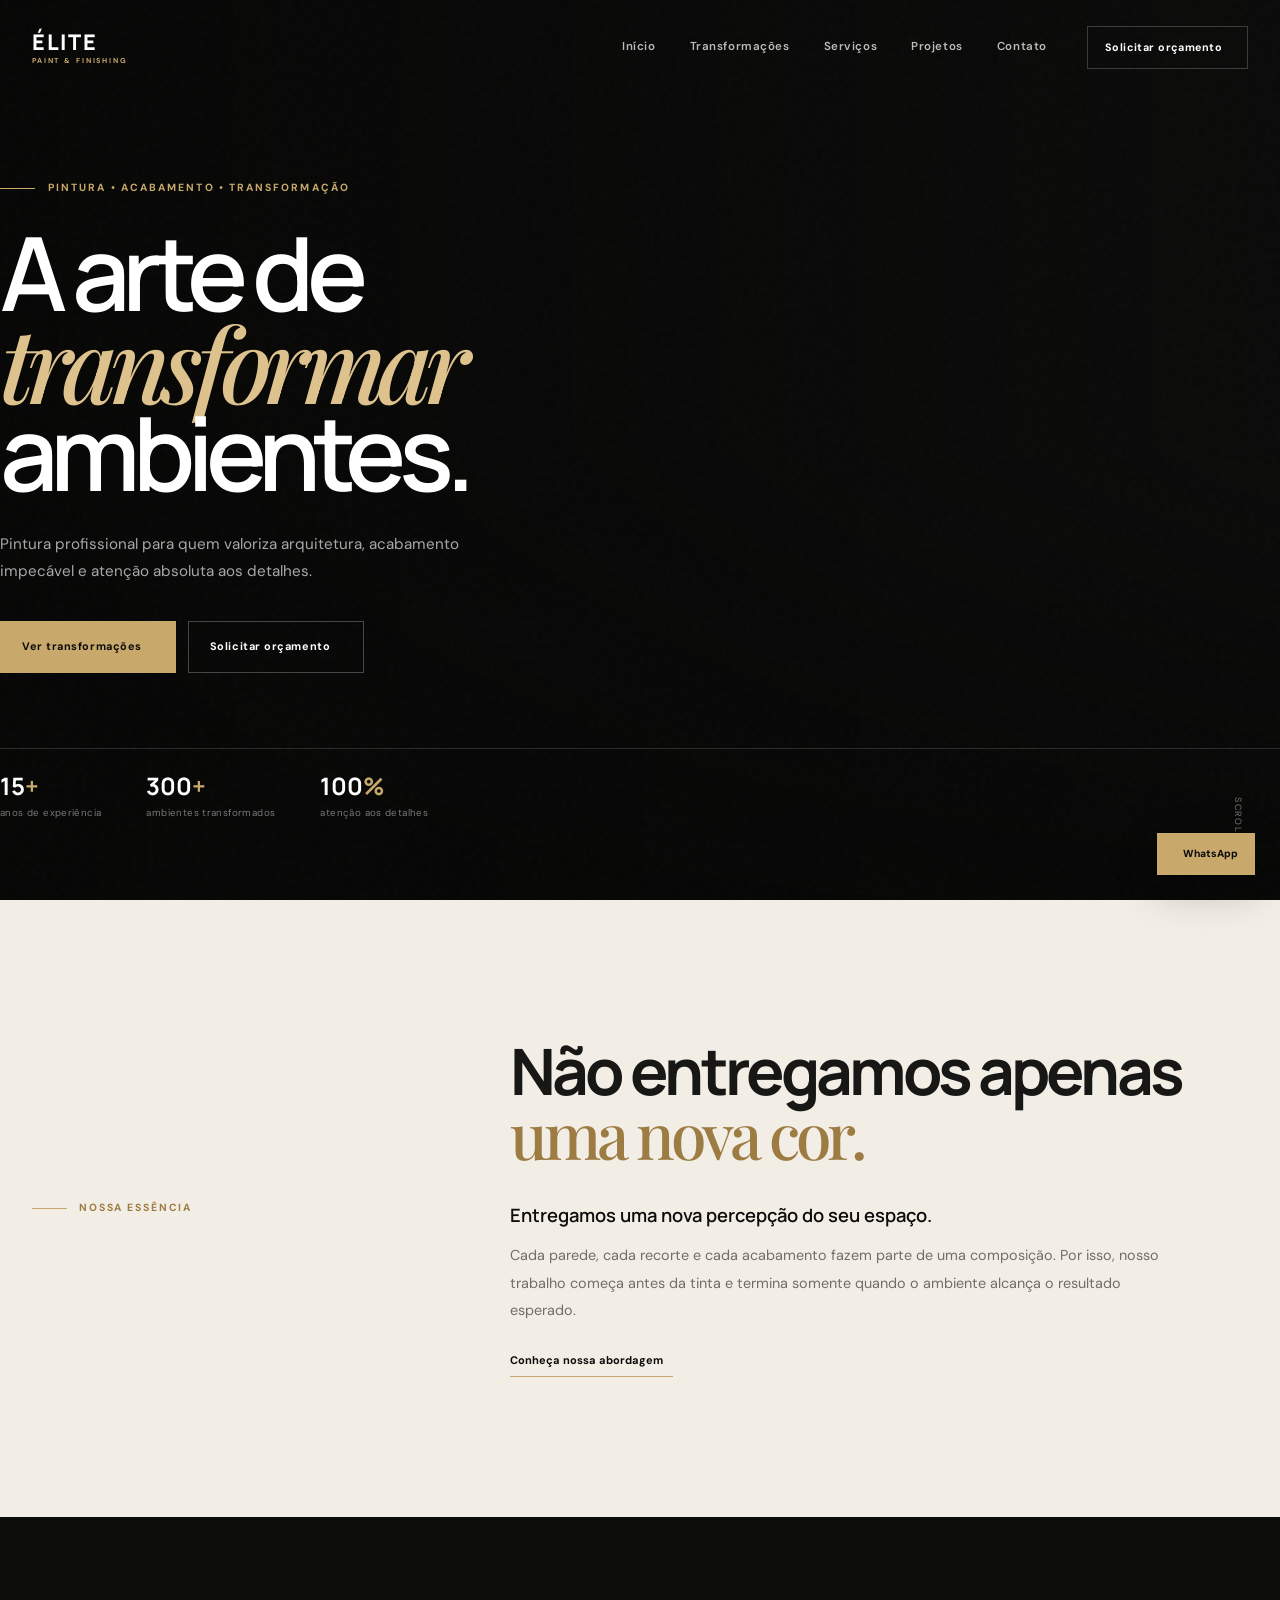
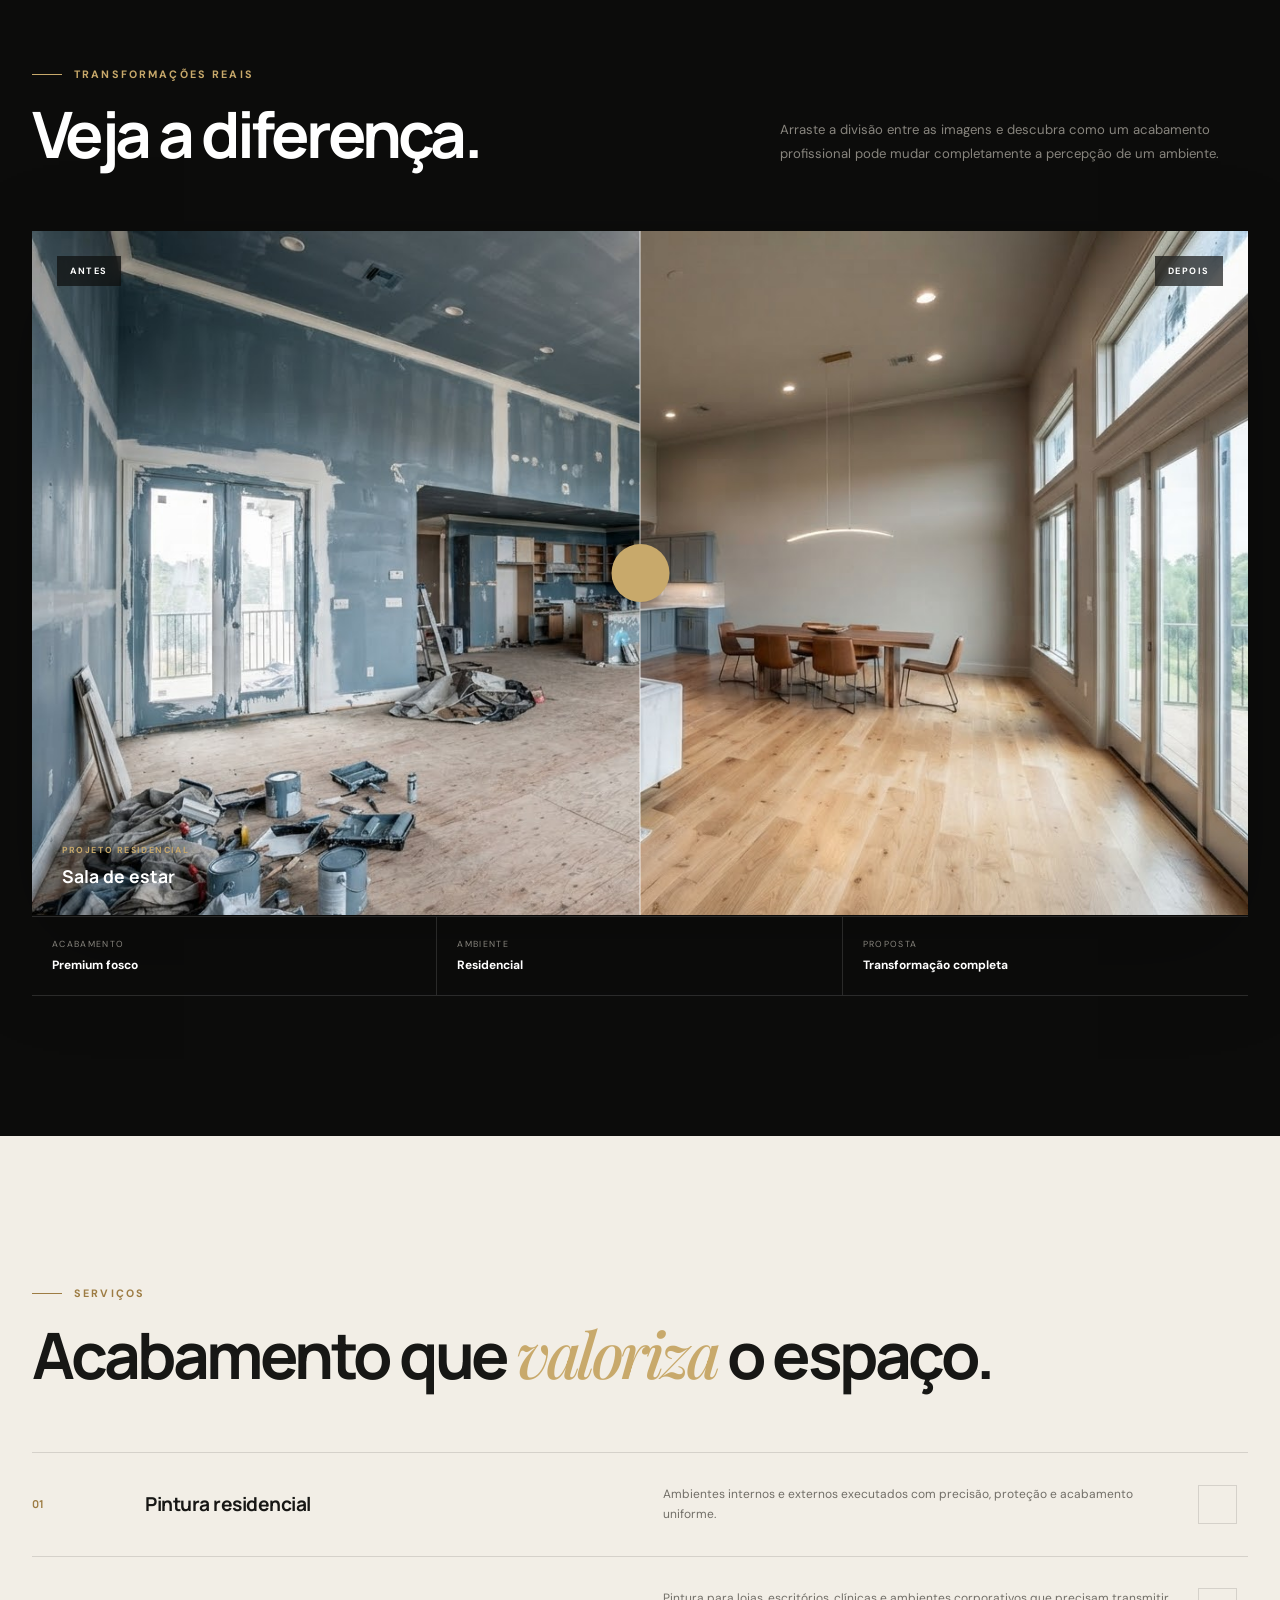
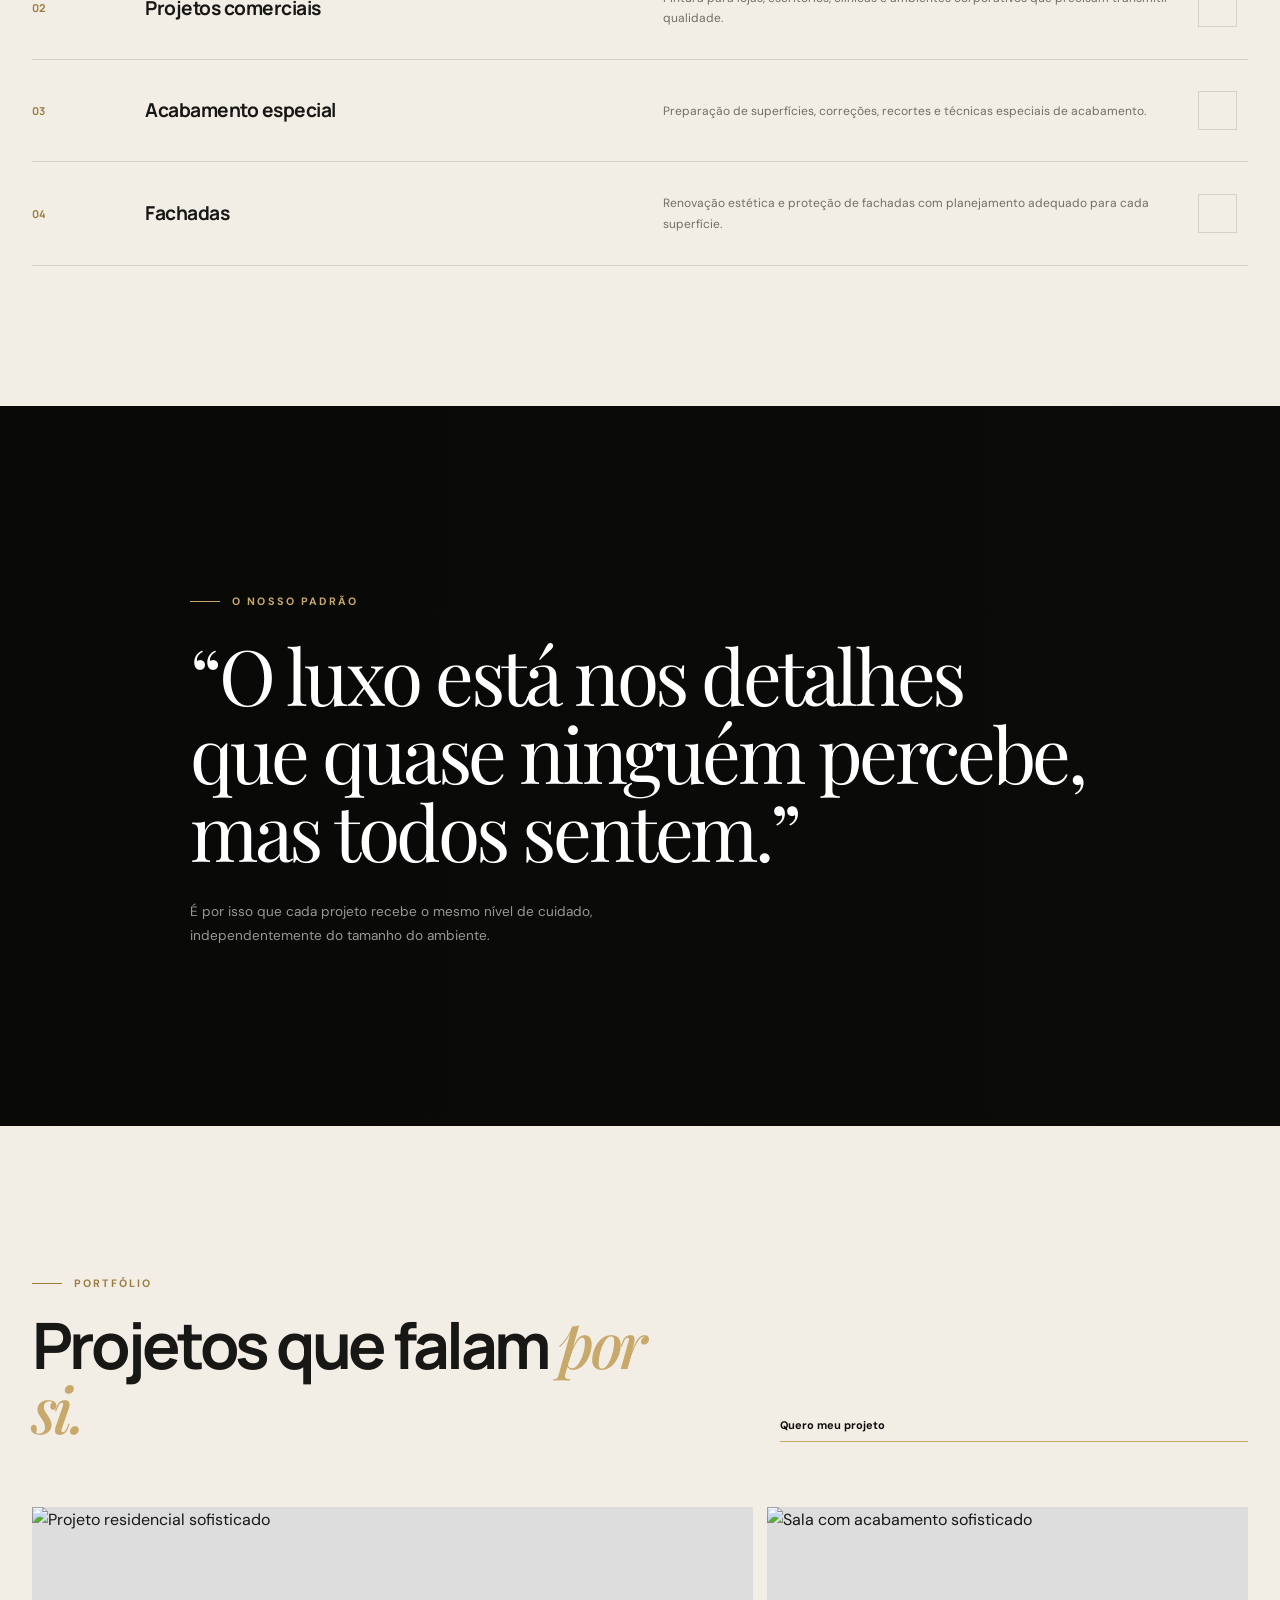
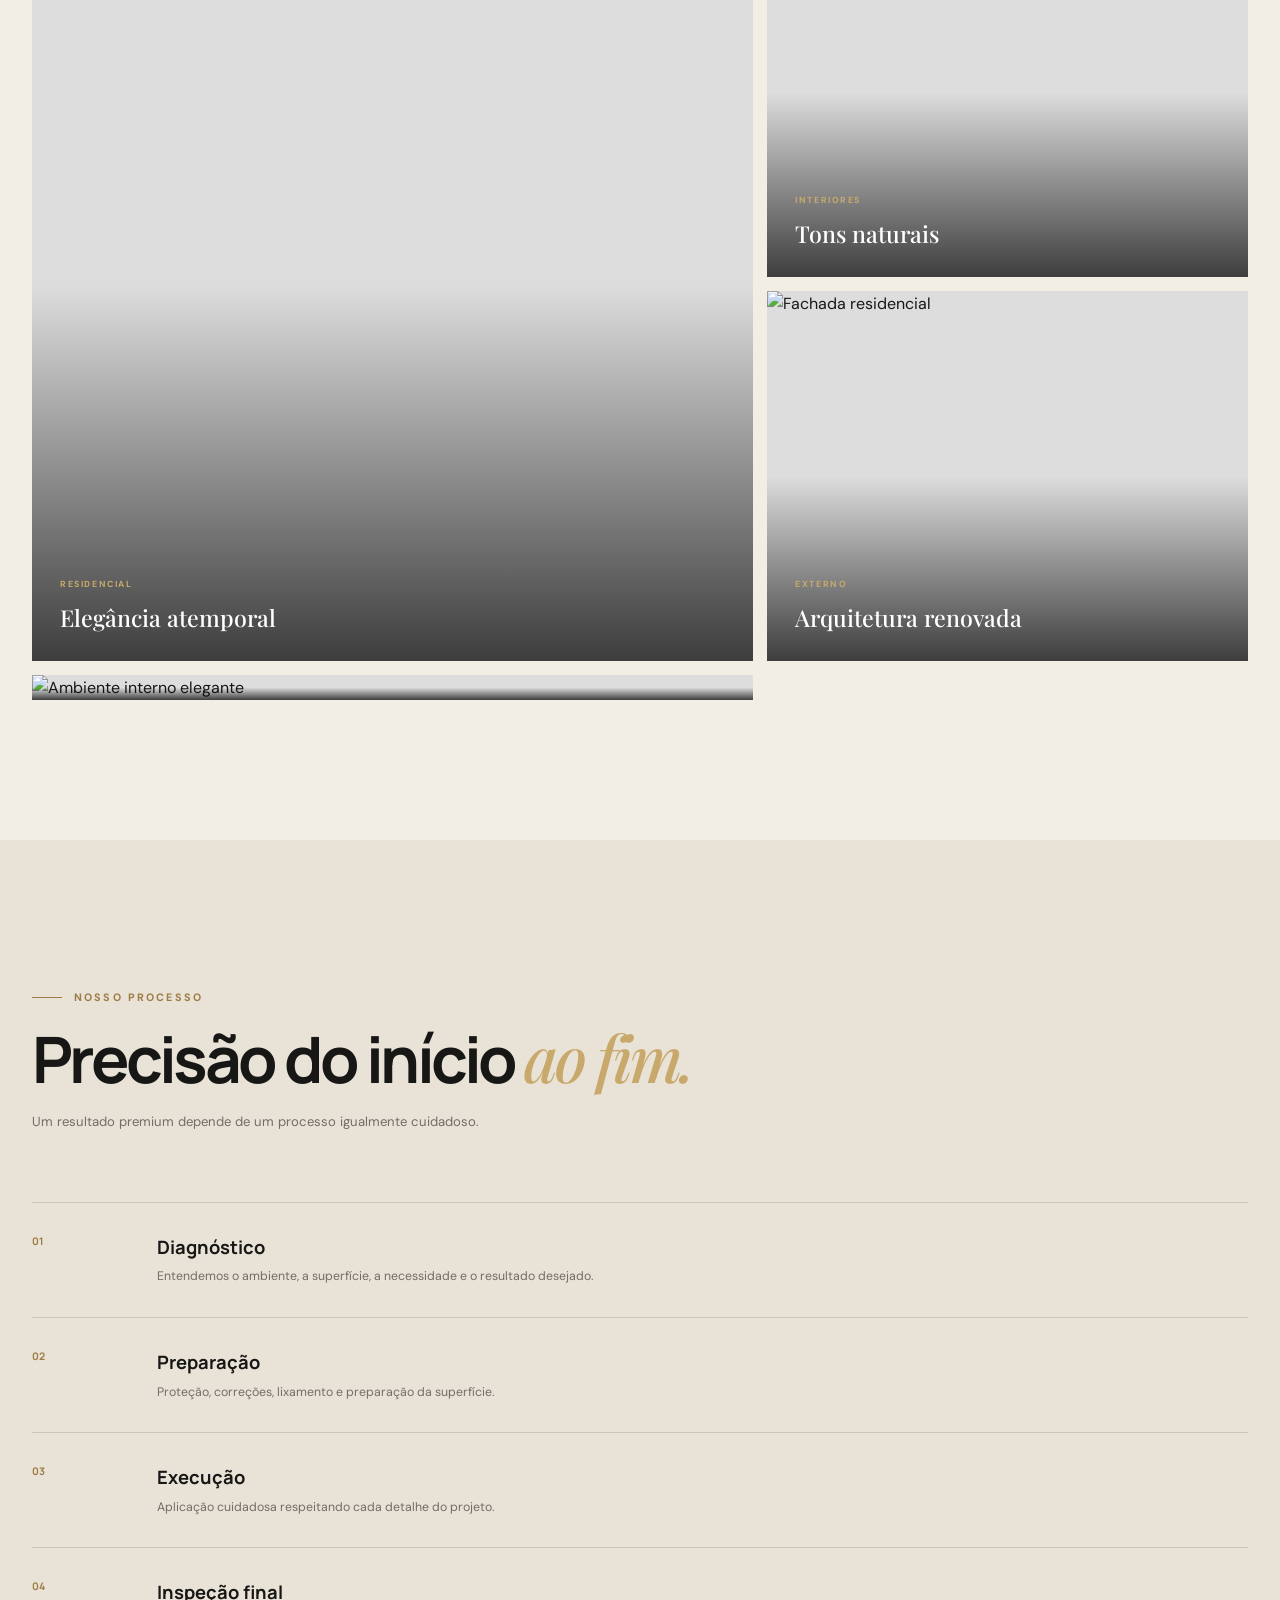
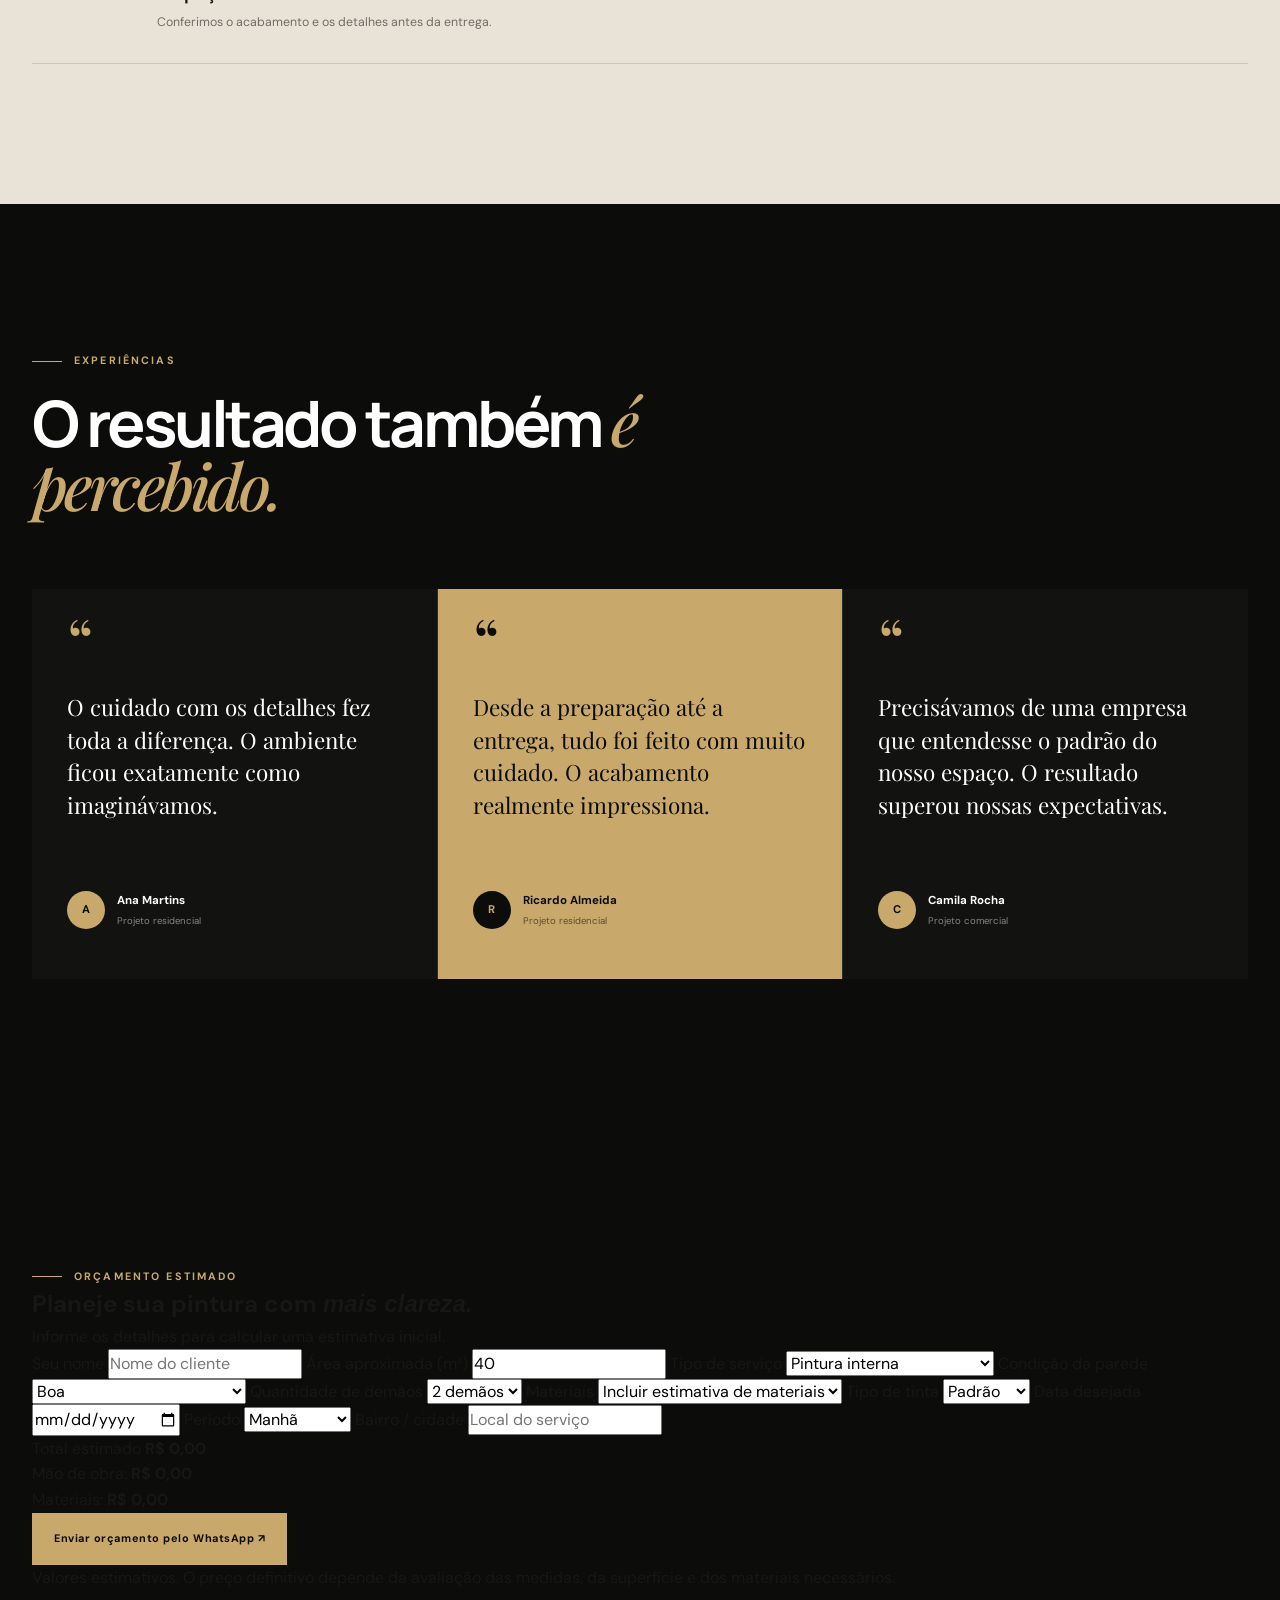
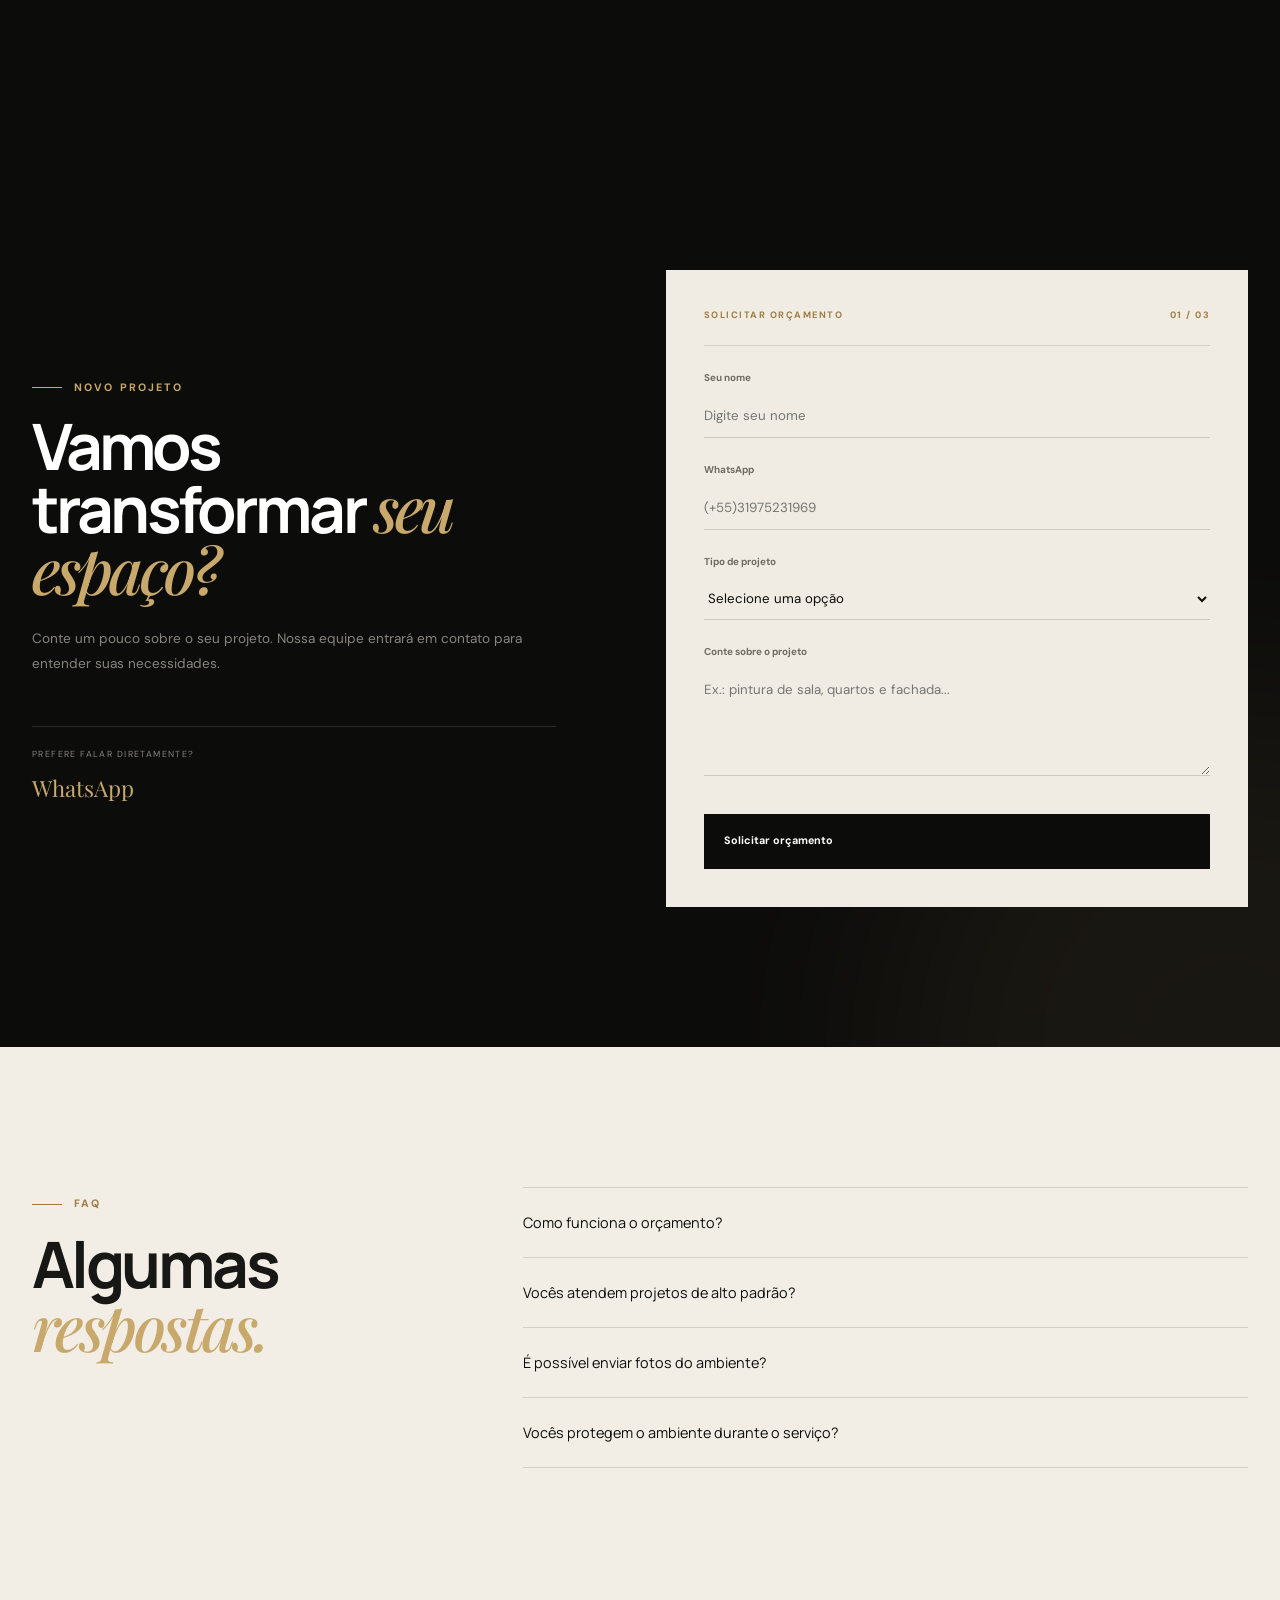
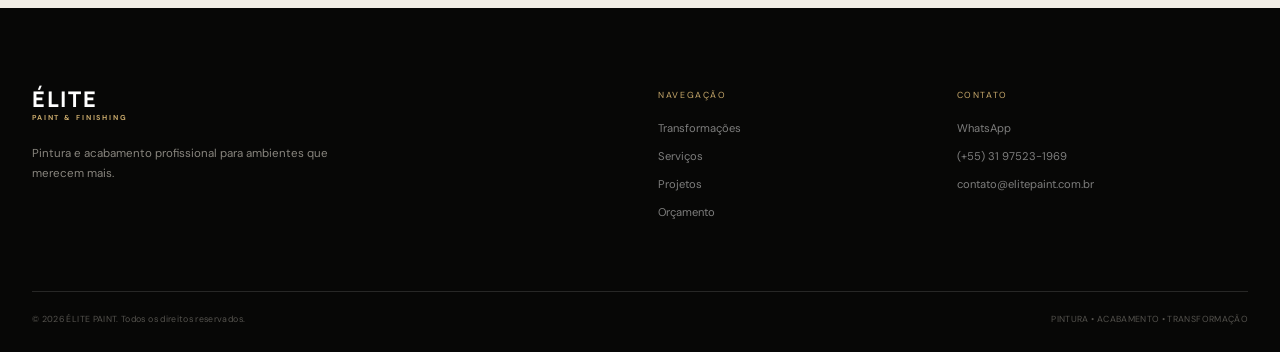
==== commit c64ab1b1: "Implement paint estimator form in index.html Added a paint estimator section with a form to calculat" ====
--- a/Élite Paint & Finishing_🖌️/index.html
+++ b/Élite Paint & Finishing_🖌️/index.html
@@ -1091,6 +1091,101 @@
              ORÇAMENTO
         ====================================================== -->
 
+       
+<!-- CALCULADORA DE ORÇAMENTO ÉLITE PAINT -->
+<section class="paint-estimator section" id="calculadora-orcamento">
+  <div class="container">
+    <span class="eyebrow">ORÇAMENTO ESTIMADO</span>
+    <h2>Planeje sua pintura com <em>mais clareza.</em></h2>
+    <p>Informe os detalhes para calcular uma estimativa inicial.</p>
+
+    <form id="paintEstimateForm" class="paint-form">
+      <label>Seu nome
+        <input id="paintName" placeholder="Nome do cliente">
+      </label>
+
+      <label>Área aproximada (m²)
+        <input id="paintArea" type="number" min="1" value="40" required>
+      </label>
+
+      <label>Tipo de serviço
+        <select id="paintService">
+          <option value="22">Pintura interna</option>
+          <option value="28">Pintura externa / fachada</option>
+          <option value="20">Pintura de teto</option>
+          <option value="16">Preparação de paredes</option>
+          <option value="38">Acabamento especial</option>
+        </select>
+      </label>
+
+      <label>Condição da parede
+        <select id="paintCondition">
+          <option value="1">Boa</option>
+          <option value="1.18">Regular</option>
+          <option value="1.4">Precisa de muitos reparos</option>
+        </select>
+      </label>
+
+      <label>Quantidade de demãos
+        <select id="paintCoats">
+          <option value="1">1 demão</option>
+          <option value="2" selected>2 demãos</option>
+          <option value="3">3 demãos</option>
+          <option value="4">4 demãos</option>
+        </select>
+      </label>
+
+      <label>Materiais
+        <select id="paintMaterials">
+          <option value="yes">Incluir estimativa de materiais</option>
+          <option value="no">Somente mão de obra</option>
+        </select>
+      </label>
+
+      <label>Tipo de tinta
+        <select id="paintType">
+          <option value="12">Padrão</option>
+          <option value="18">Premium</option>
+          <option value="25">Especial</option>
+        </select>
+      </label>
+
+      <label>Data desejada
+        <input id="paintDate" type="date">
+      </label>
+
+      <label>Período
+        <select id="paintPeriod">
+          <option>Manhã</option>
+          <option>Tarde</option>
+          <option>Dia inteiro</option>
+          <option>A combinar</option>
+        </select>
+      </label>
+
+      <label>Bairro / cidade
+        <input id="paintLocation" placeholder="Local do serviço" required>
+      </label>
+
+      <div class="paint-summary" aria-live="polite">
+        <span>Total estimado</span>
+        <strong id="paintTotal">R$ 0,00</strong>
+        <p>Mão de obra: <b id="paintLabor">R$ 0,00</b></p>
+        <p>Materiais: <b id="paintMaterialCost">R$ 0,00</b></p>
+      </div>
+
+      <button class="luxury-button primary" type="submit">
+        Enviar orçamento pelo WhatsApp ↗
+      </button>
+
+      <p class="paint-disclaimer">
+        Valores estimativos. O preço definitivo depende da avaliação
+        das medidas, da superfície e dos materiais necessários.
+      </p>
+    </form>
+  </div>
+</section>
+        
         <section
             class="contact section"
             id="contato"
@@ -1579,4 +1674,4 @@
 
 </body>
 
-</html>+</html>
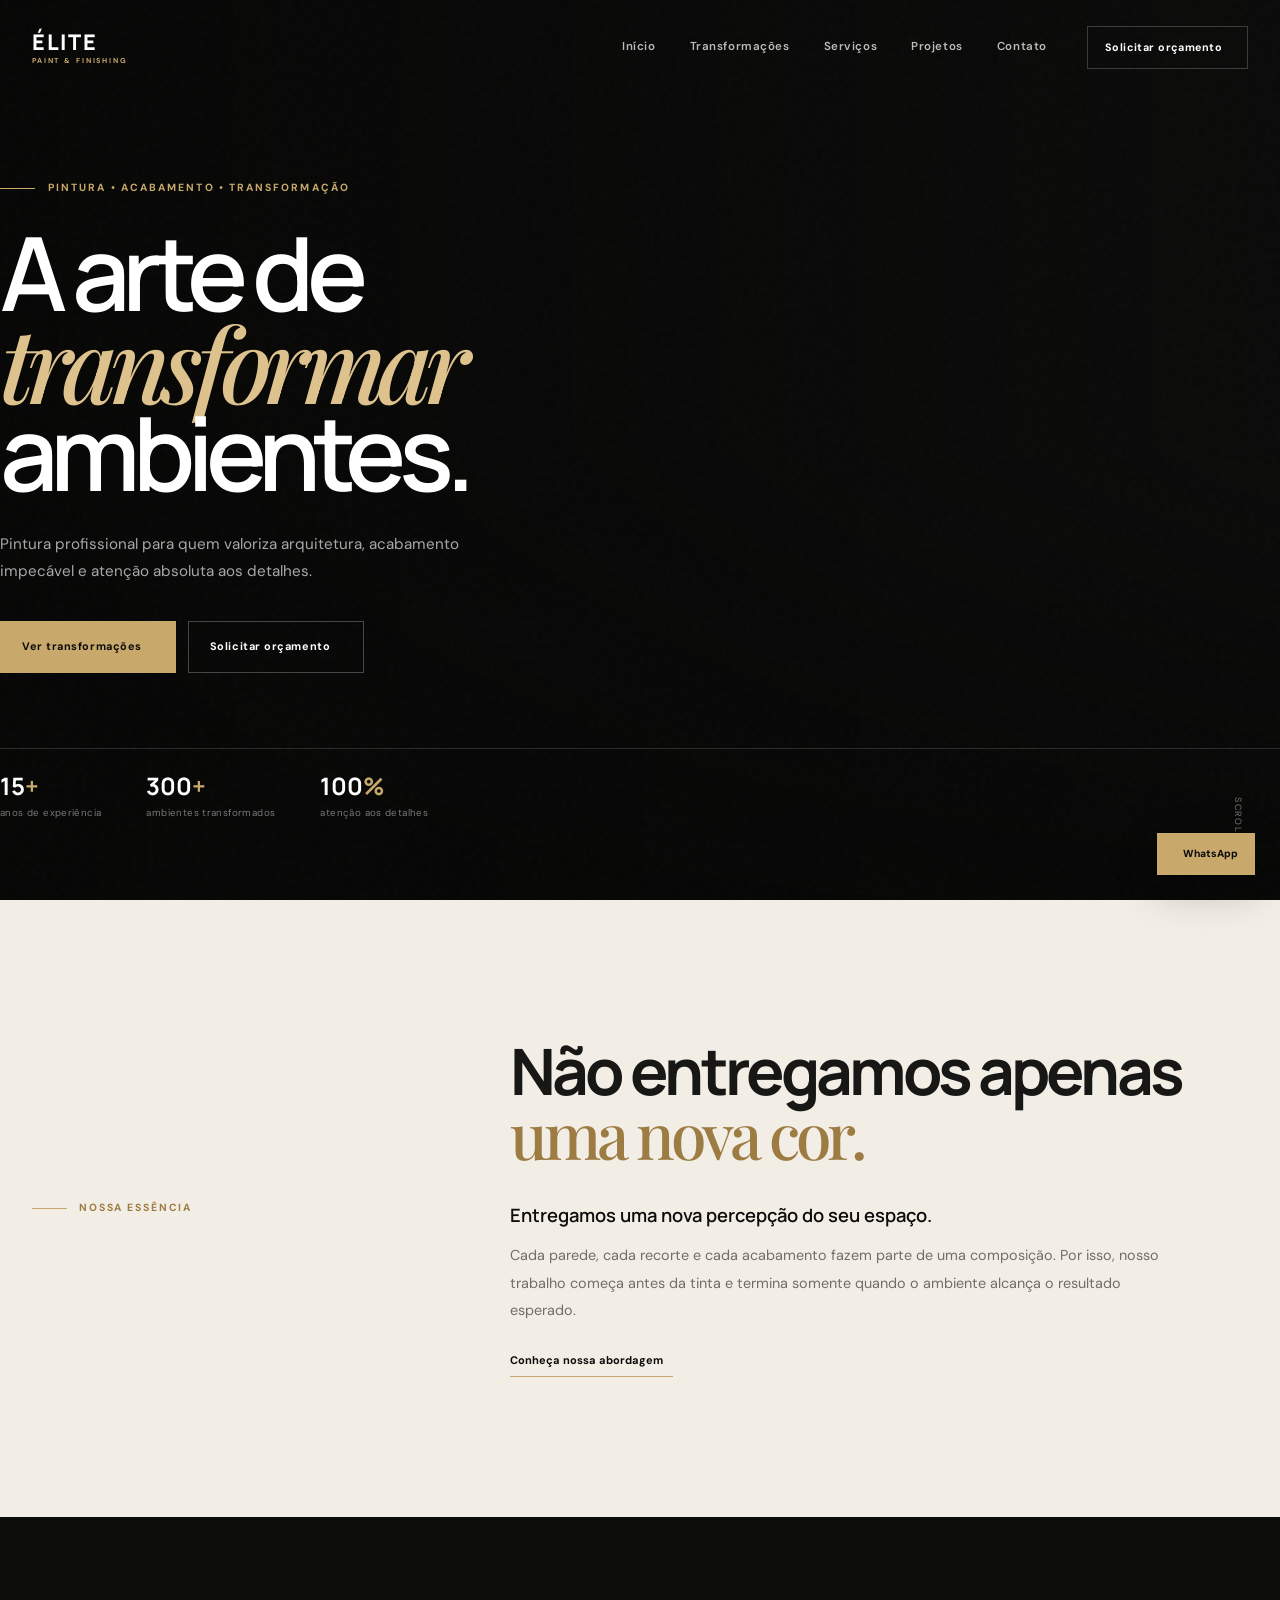
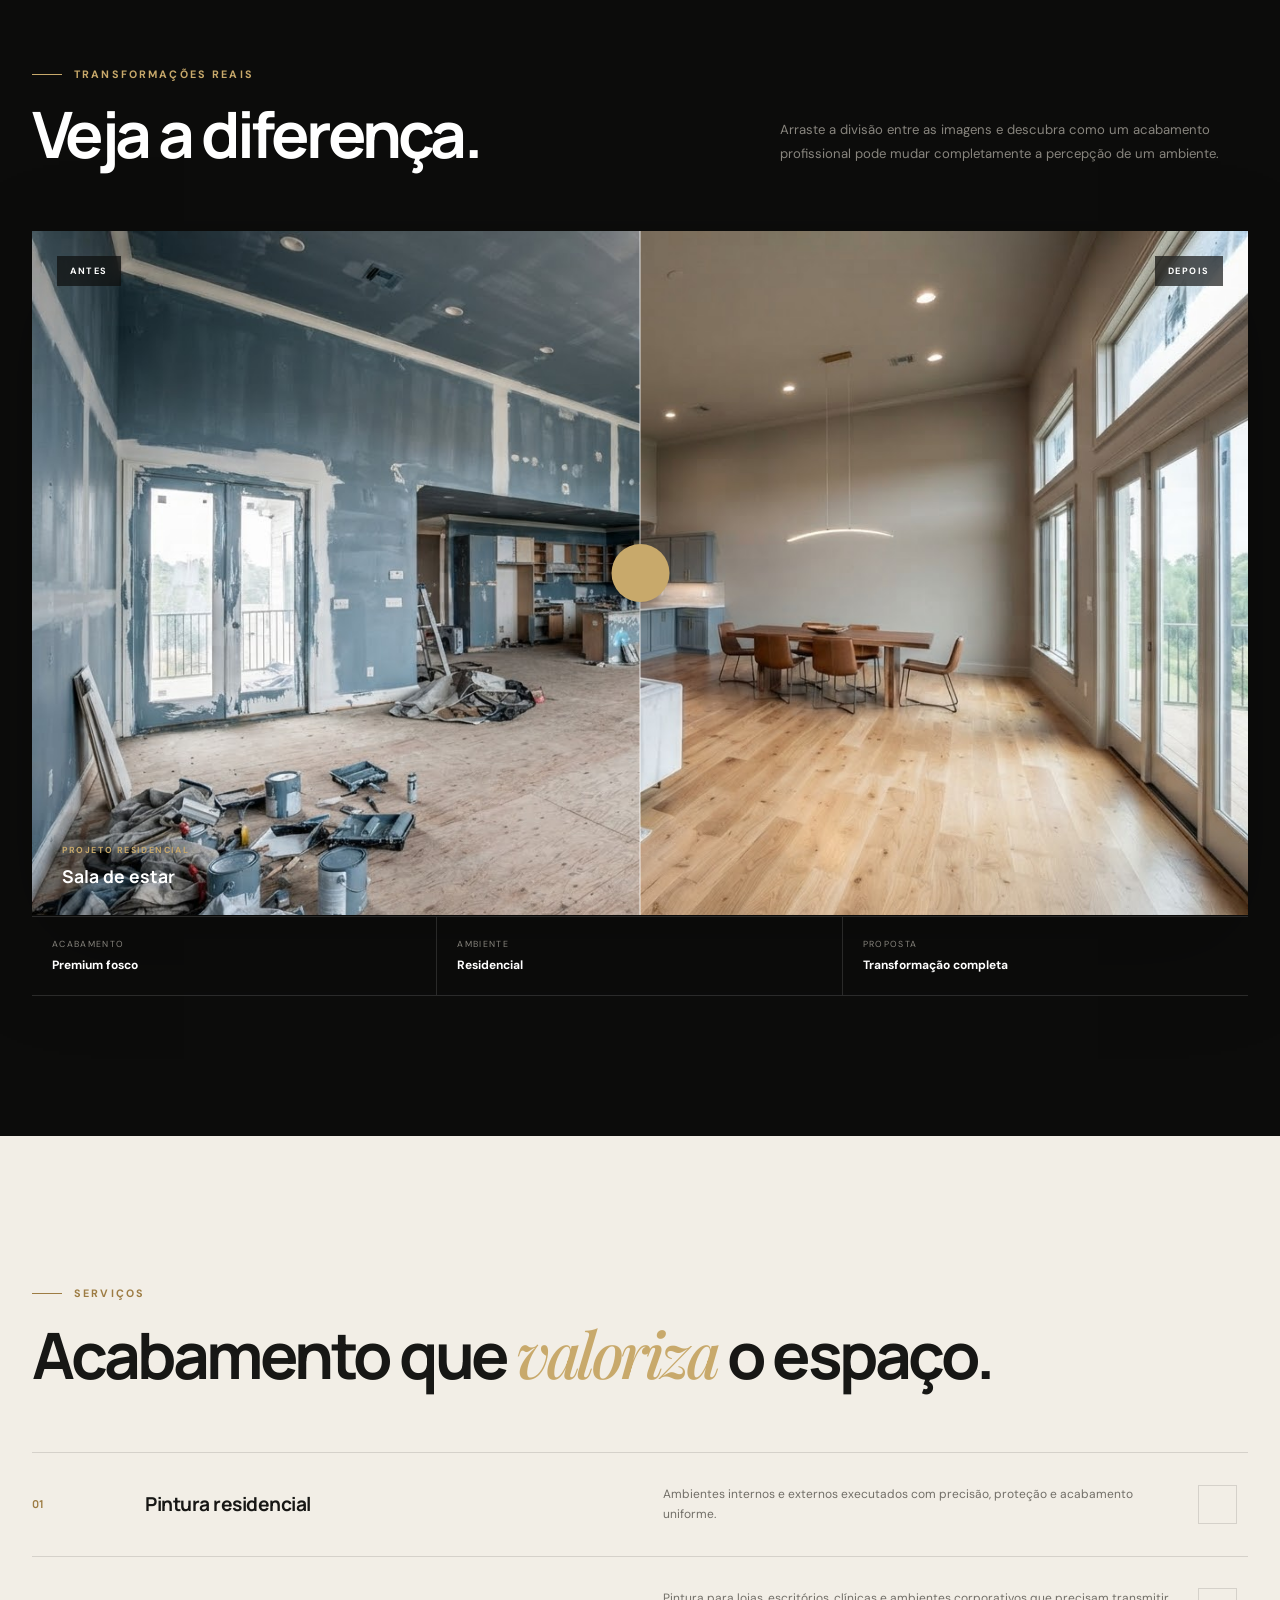
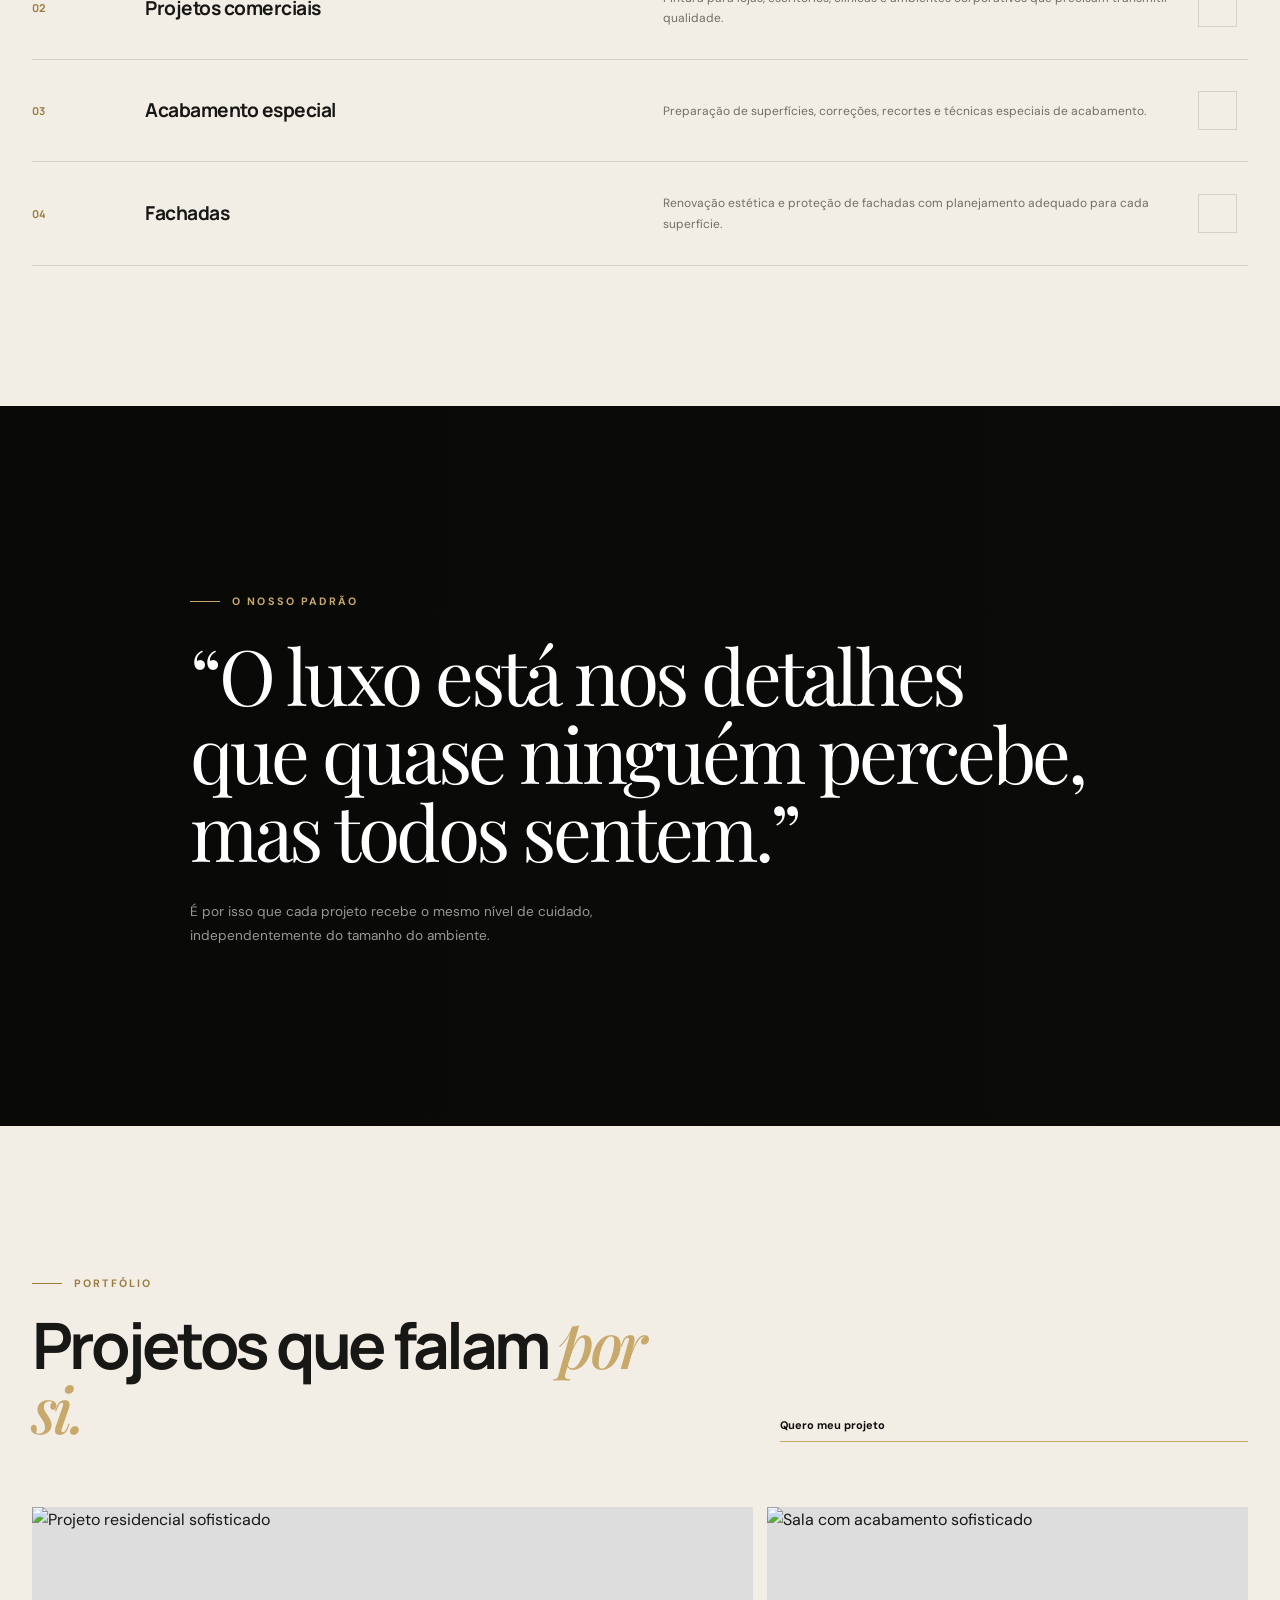
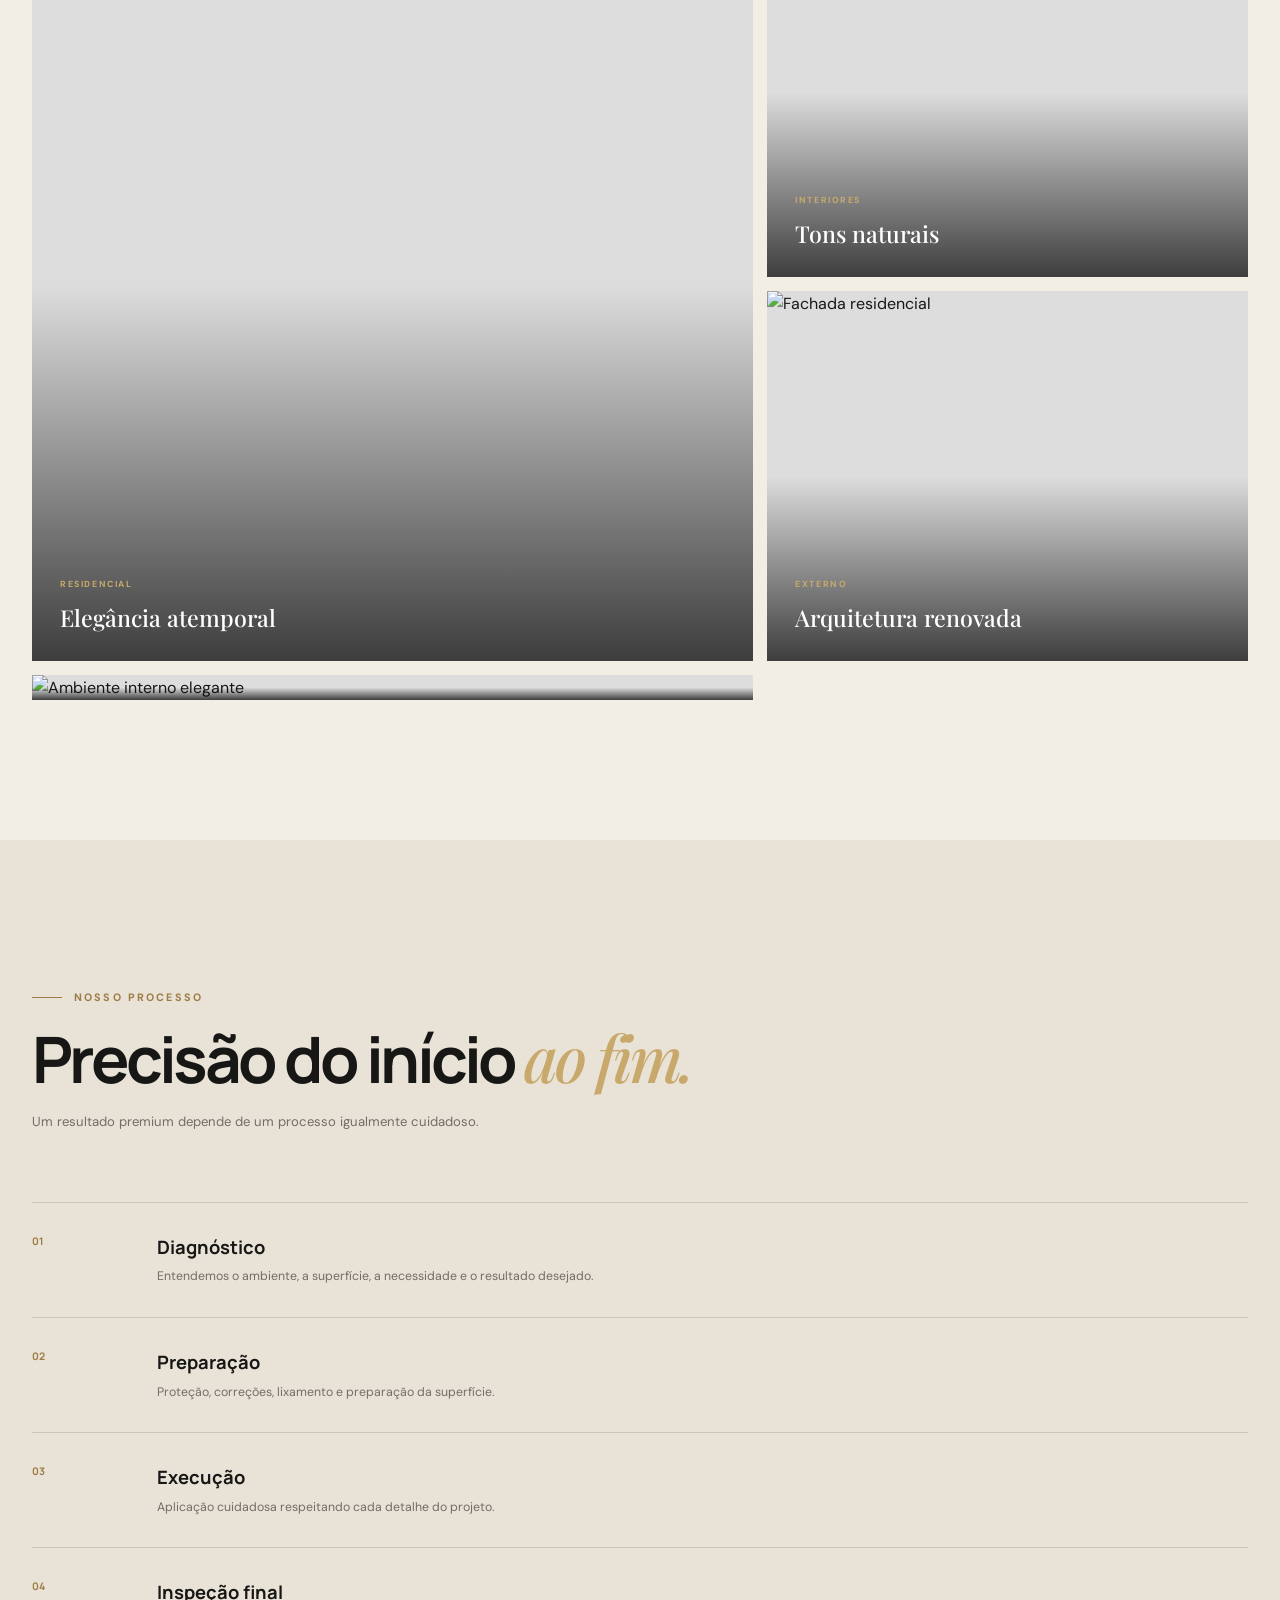
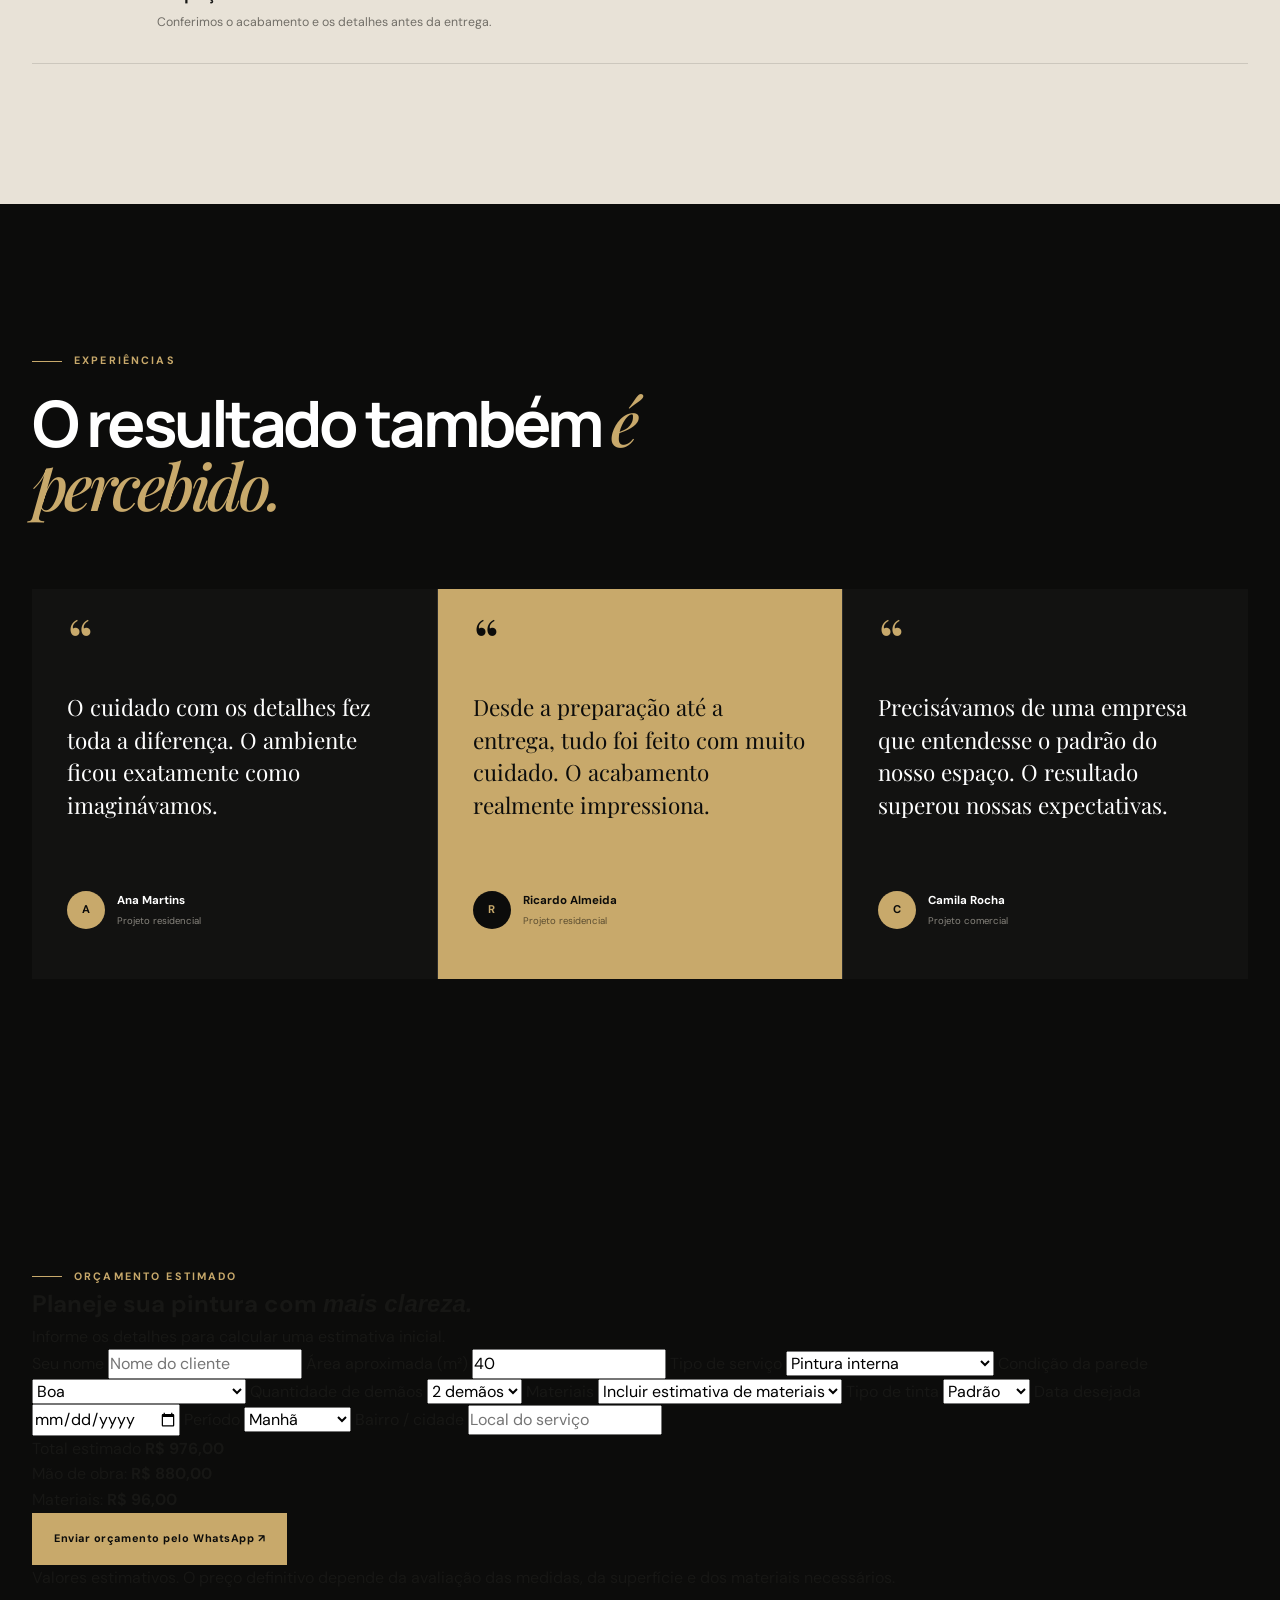
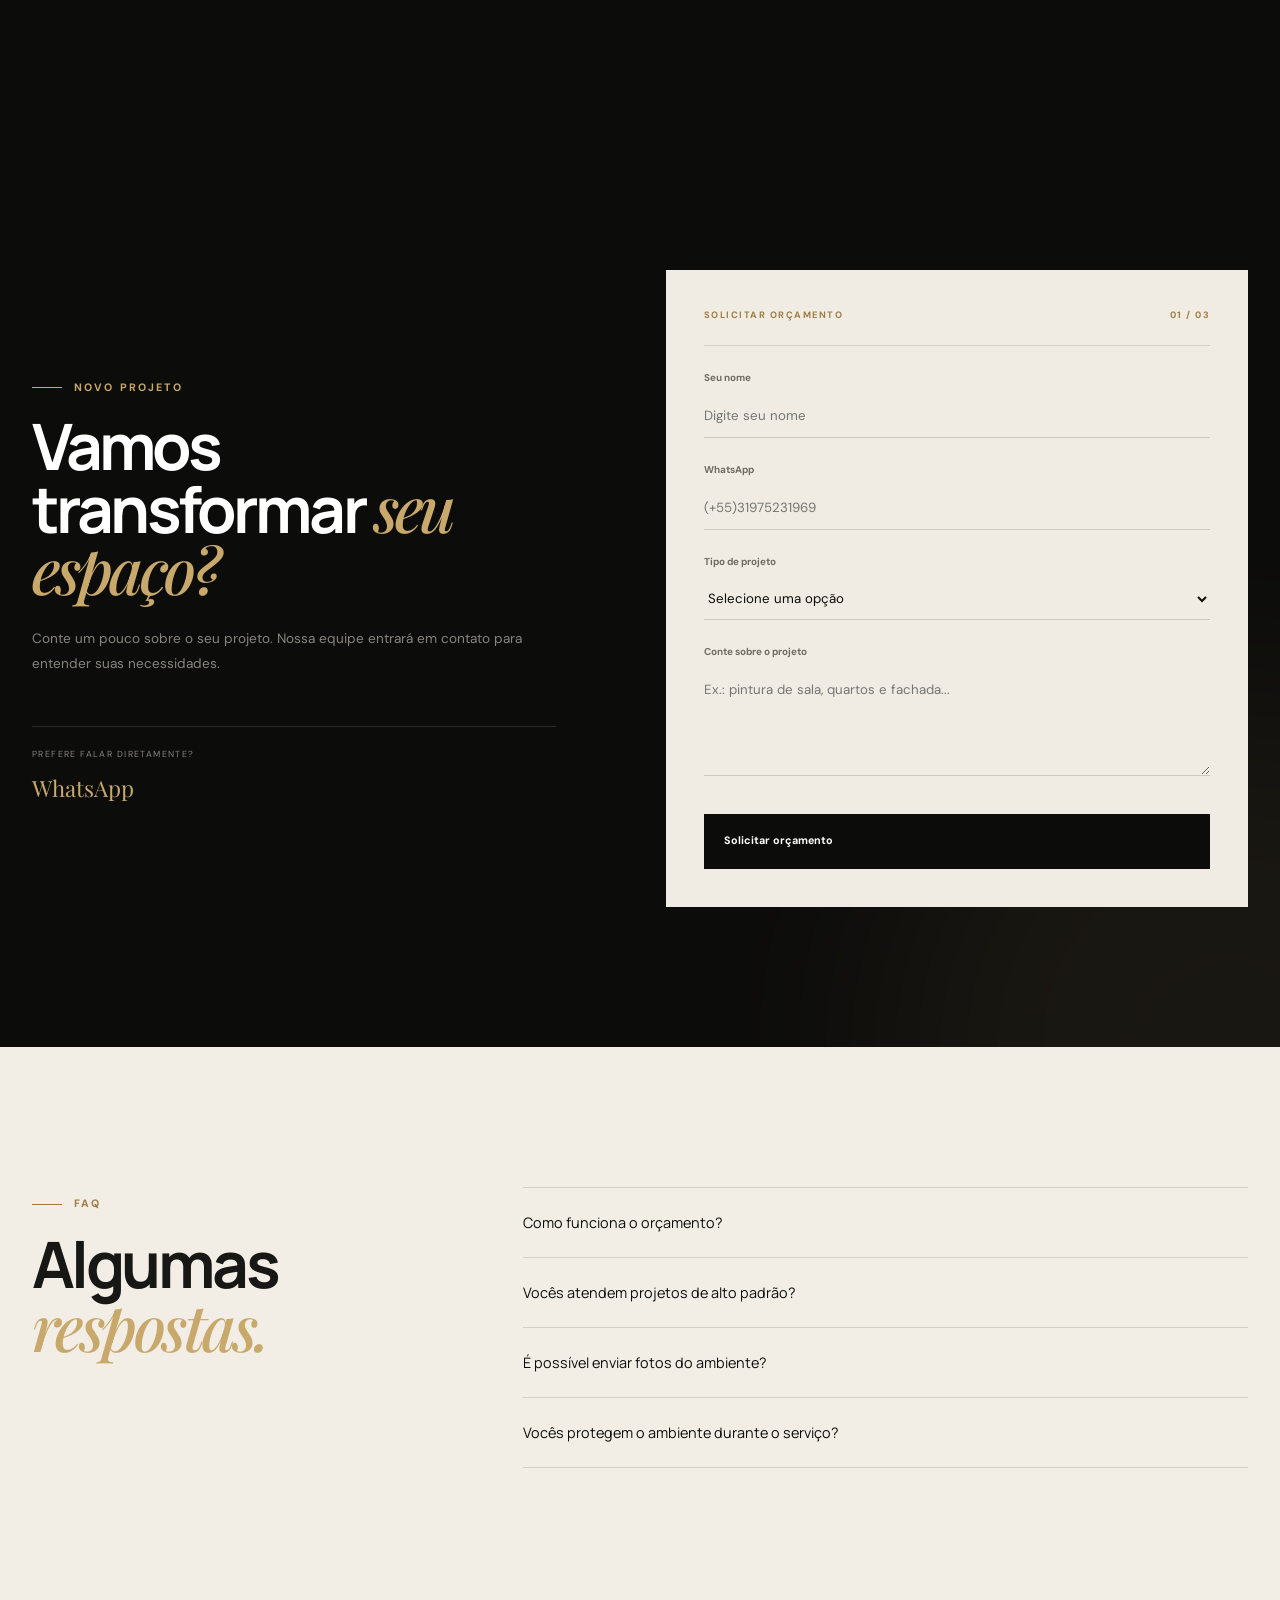
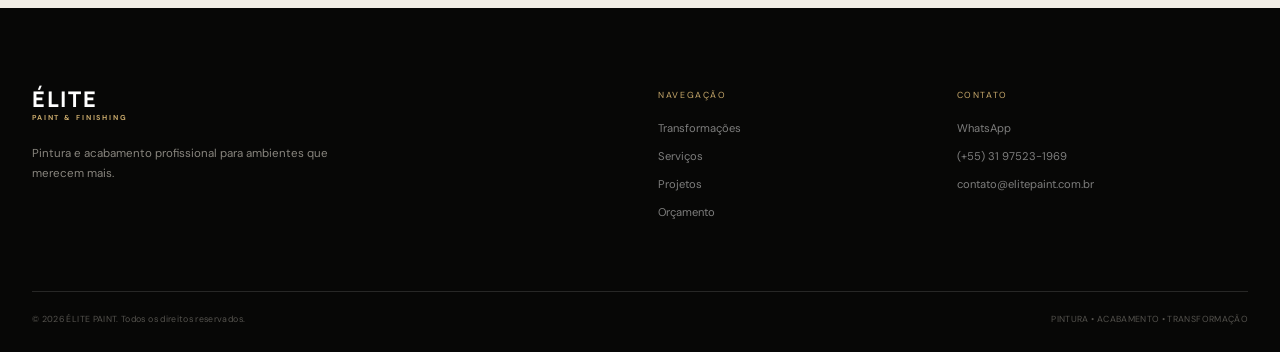
==== commit f5438d68: "Add paint estimator script to index.html" ====
--- a/Élite Paint & Finishing_🖌️/index.html
+++ b/Élite Paint & Finishing_🖌️/index.html
@@ -1671,6 +1671,7 @@
 
 
     <script src="script.js"></script>
+    <script src="paint-estimator.js"></script>
 
 </body>
 
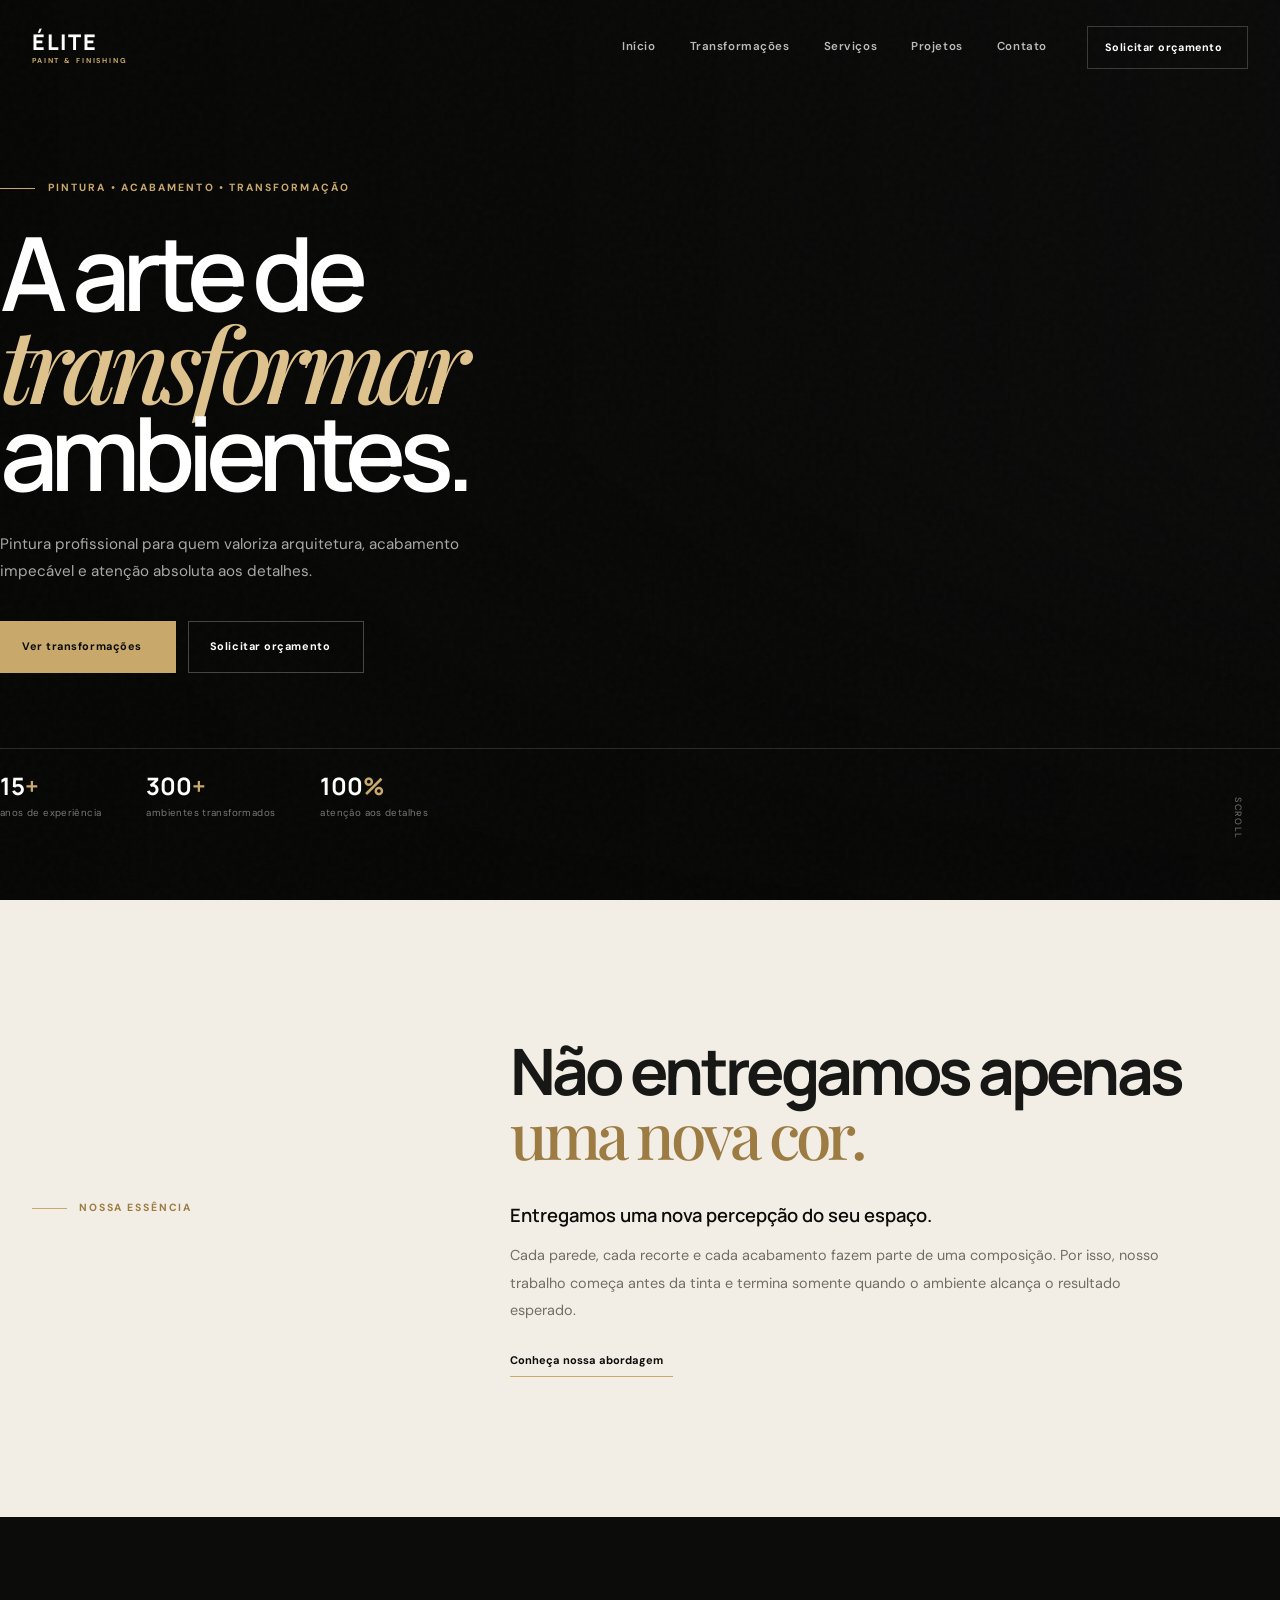
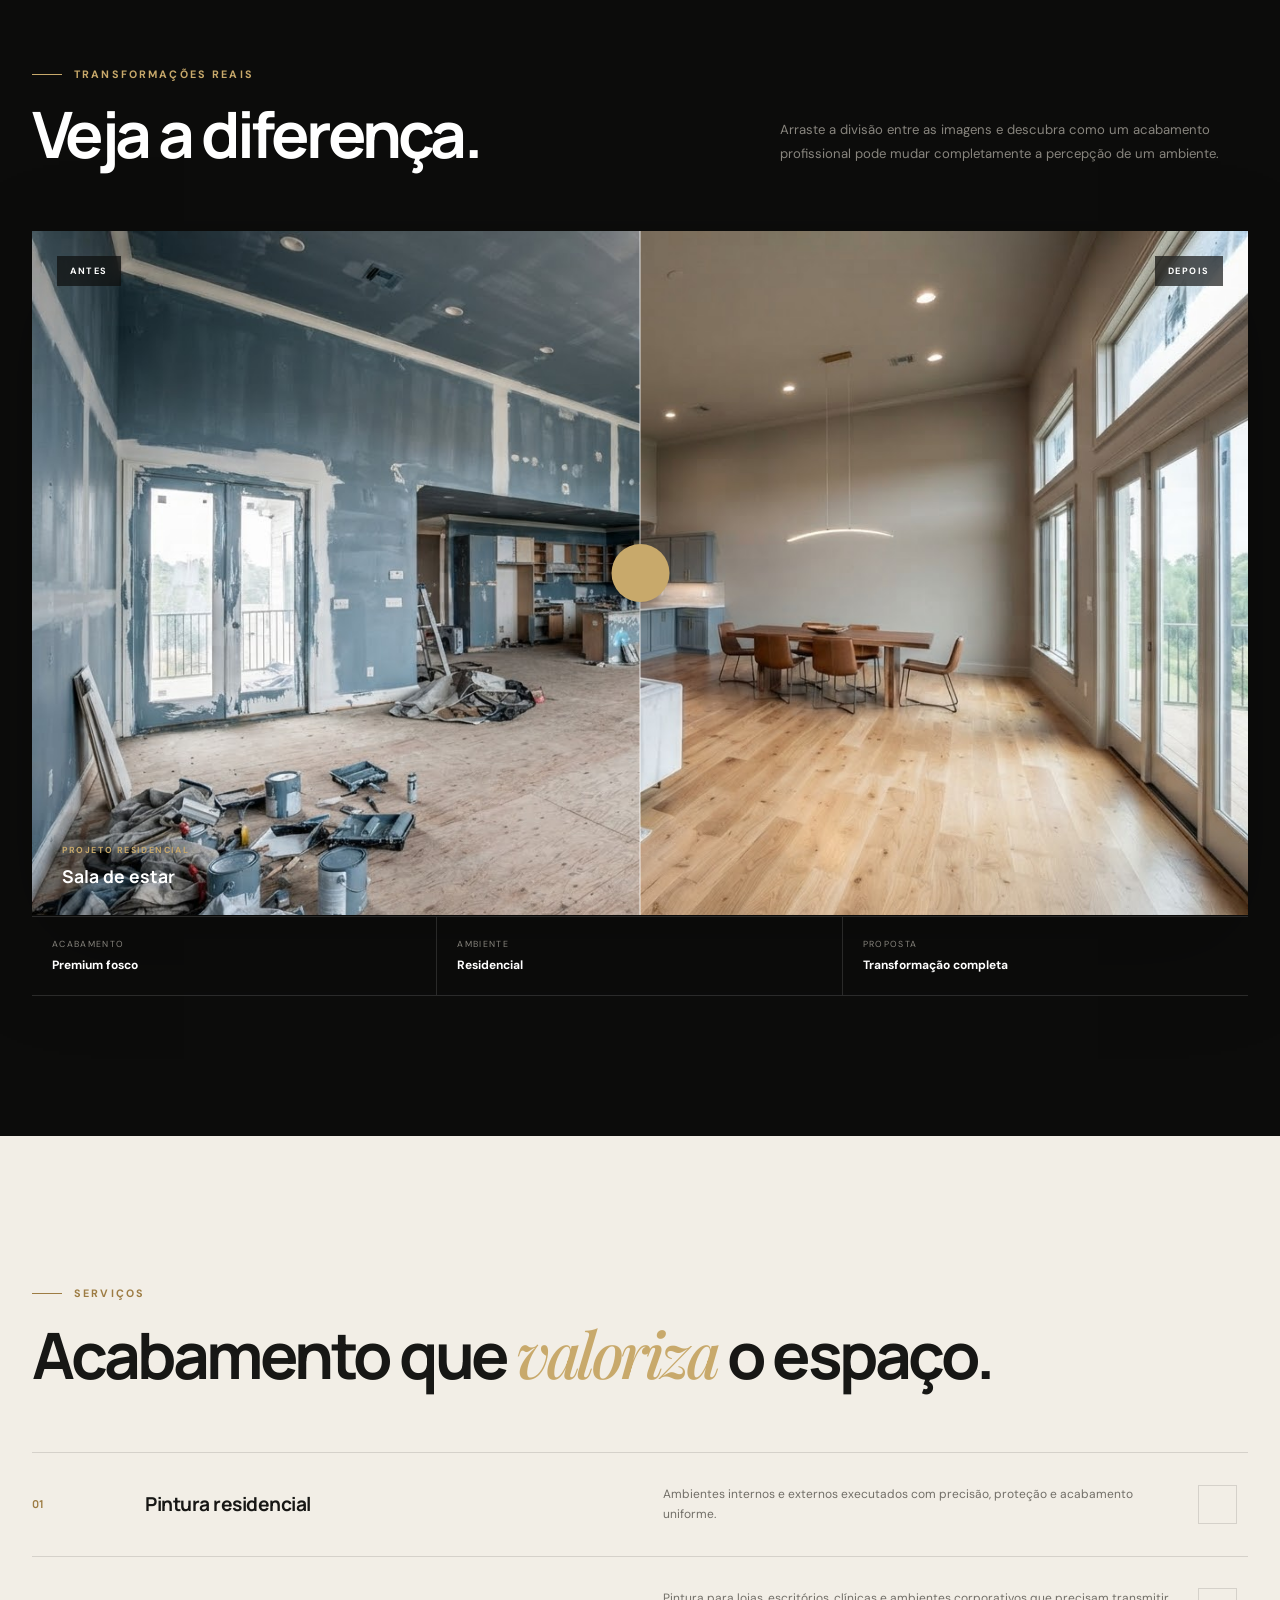
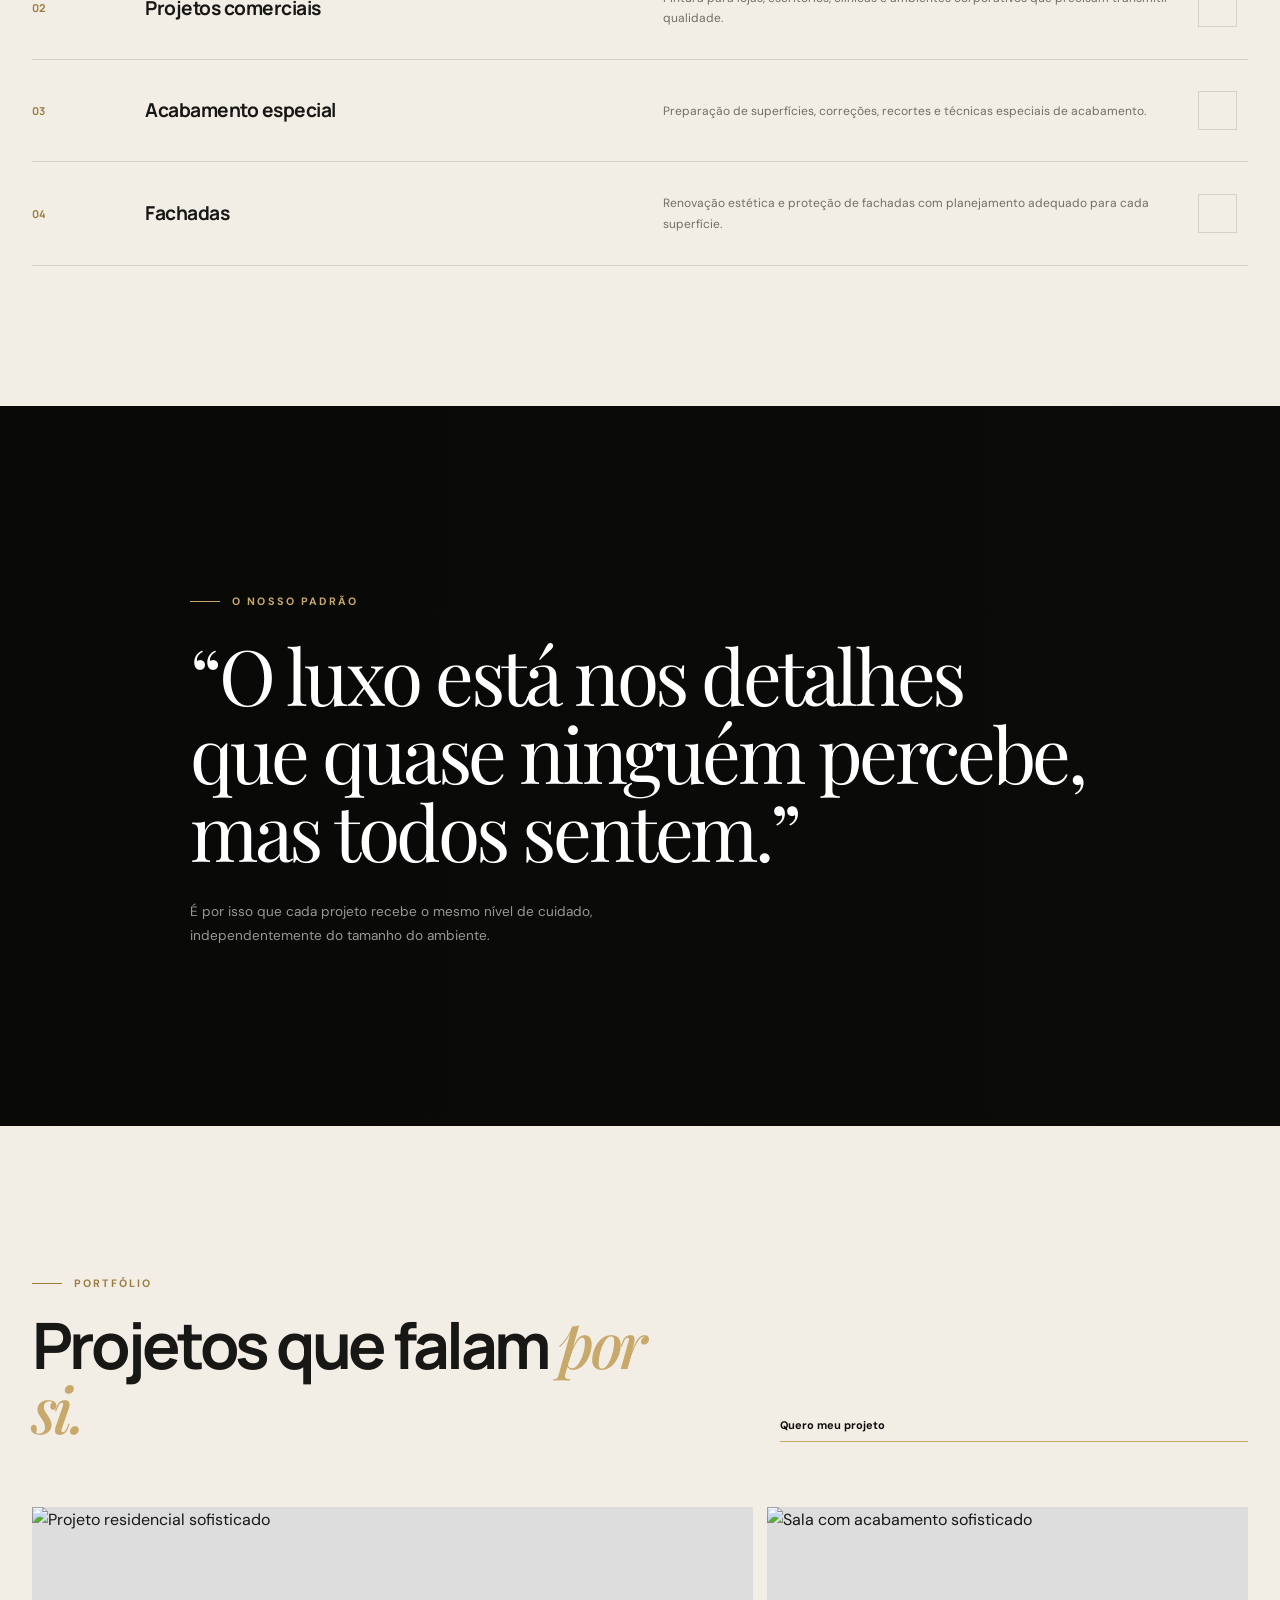
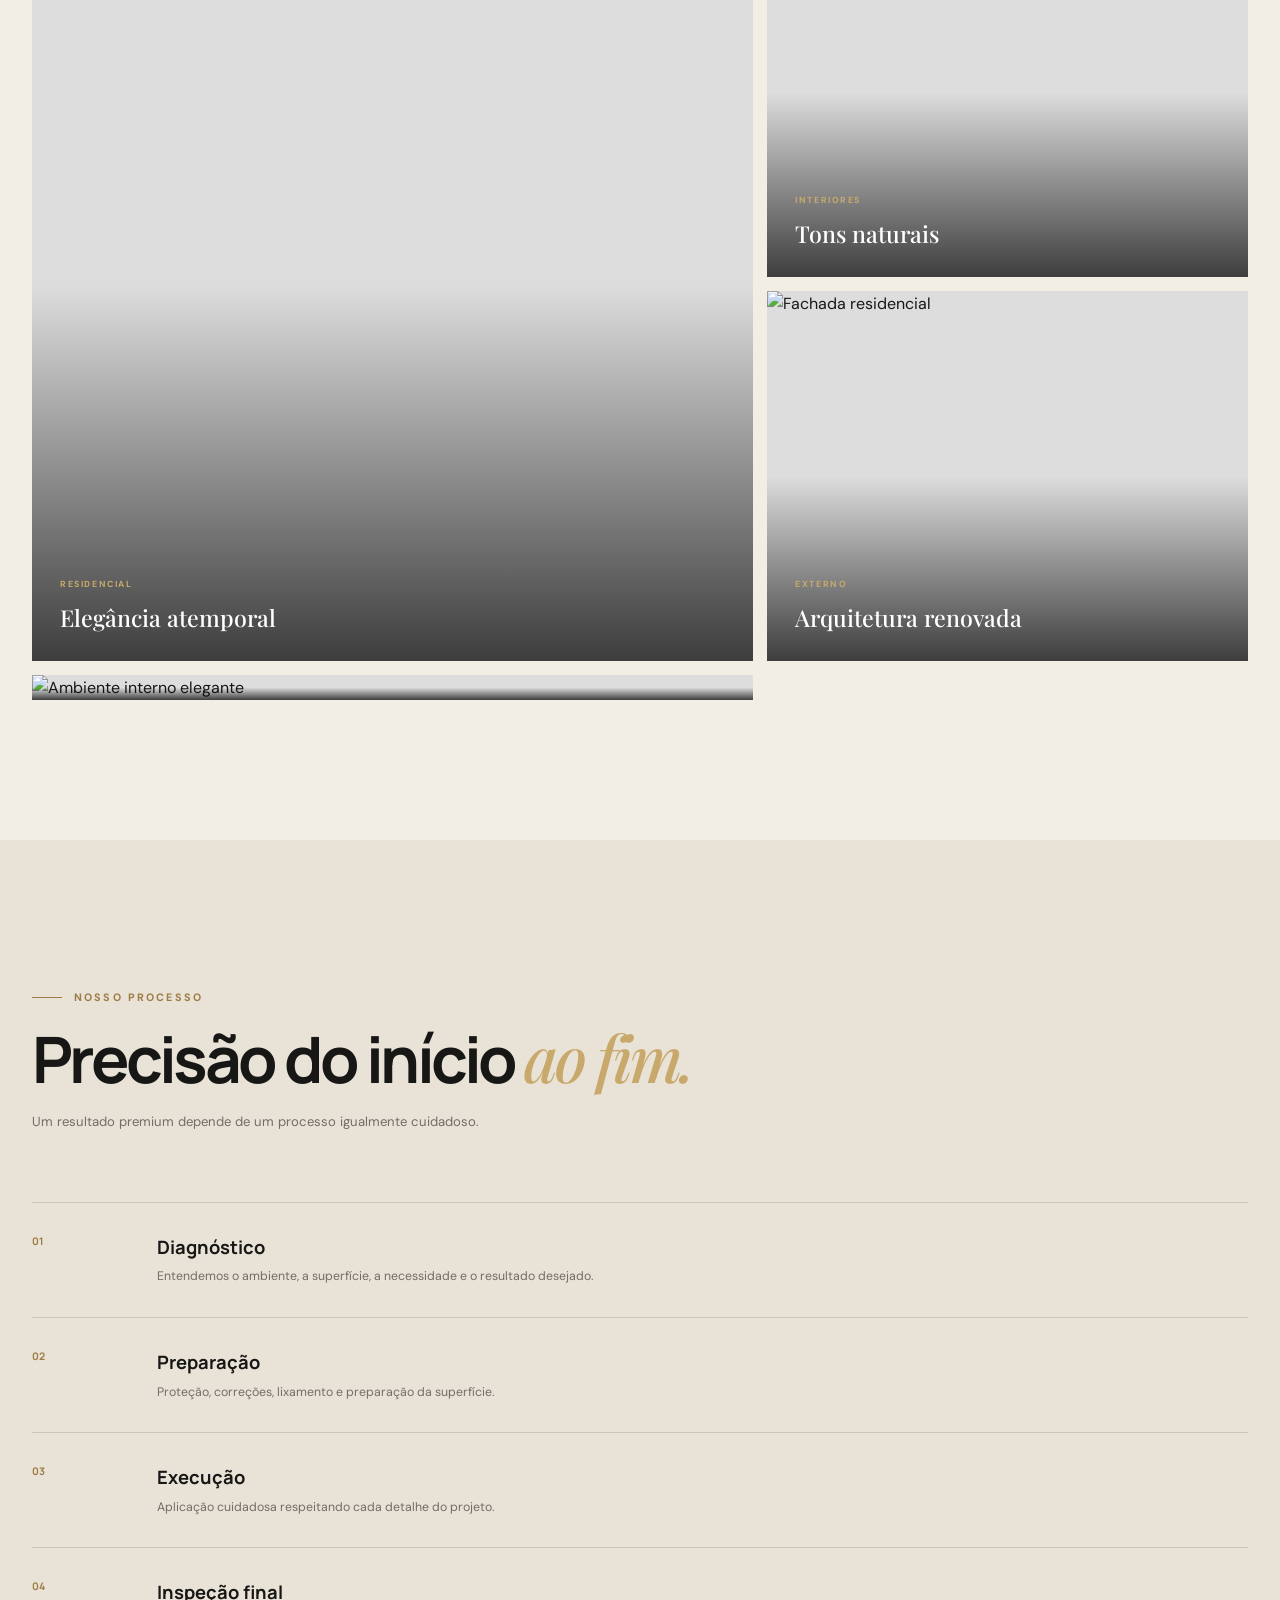
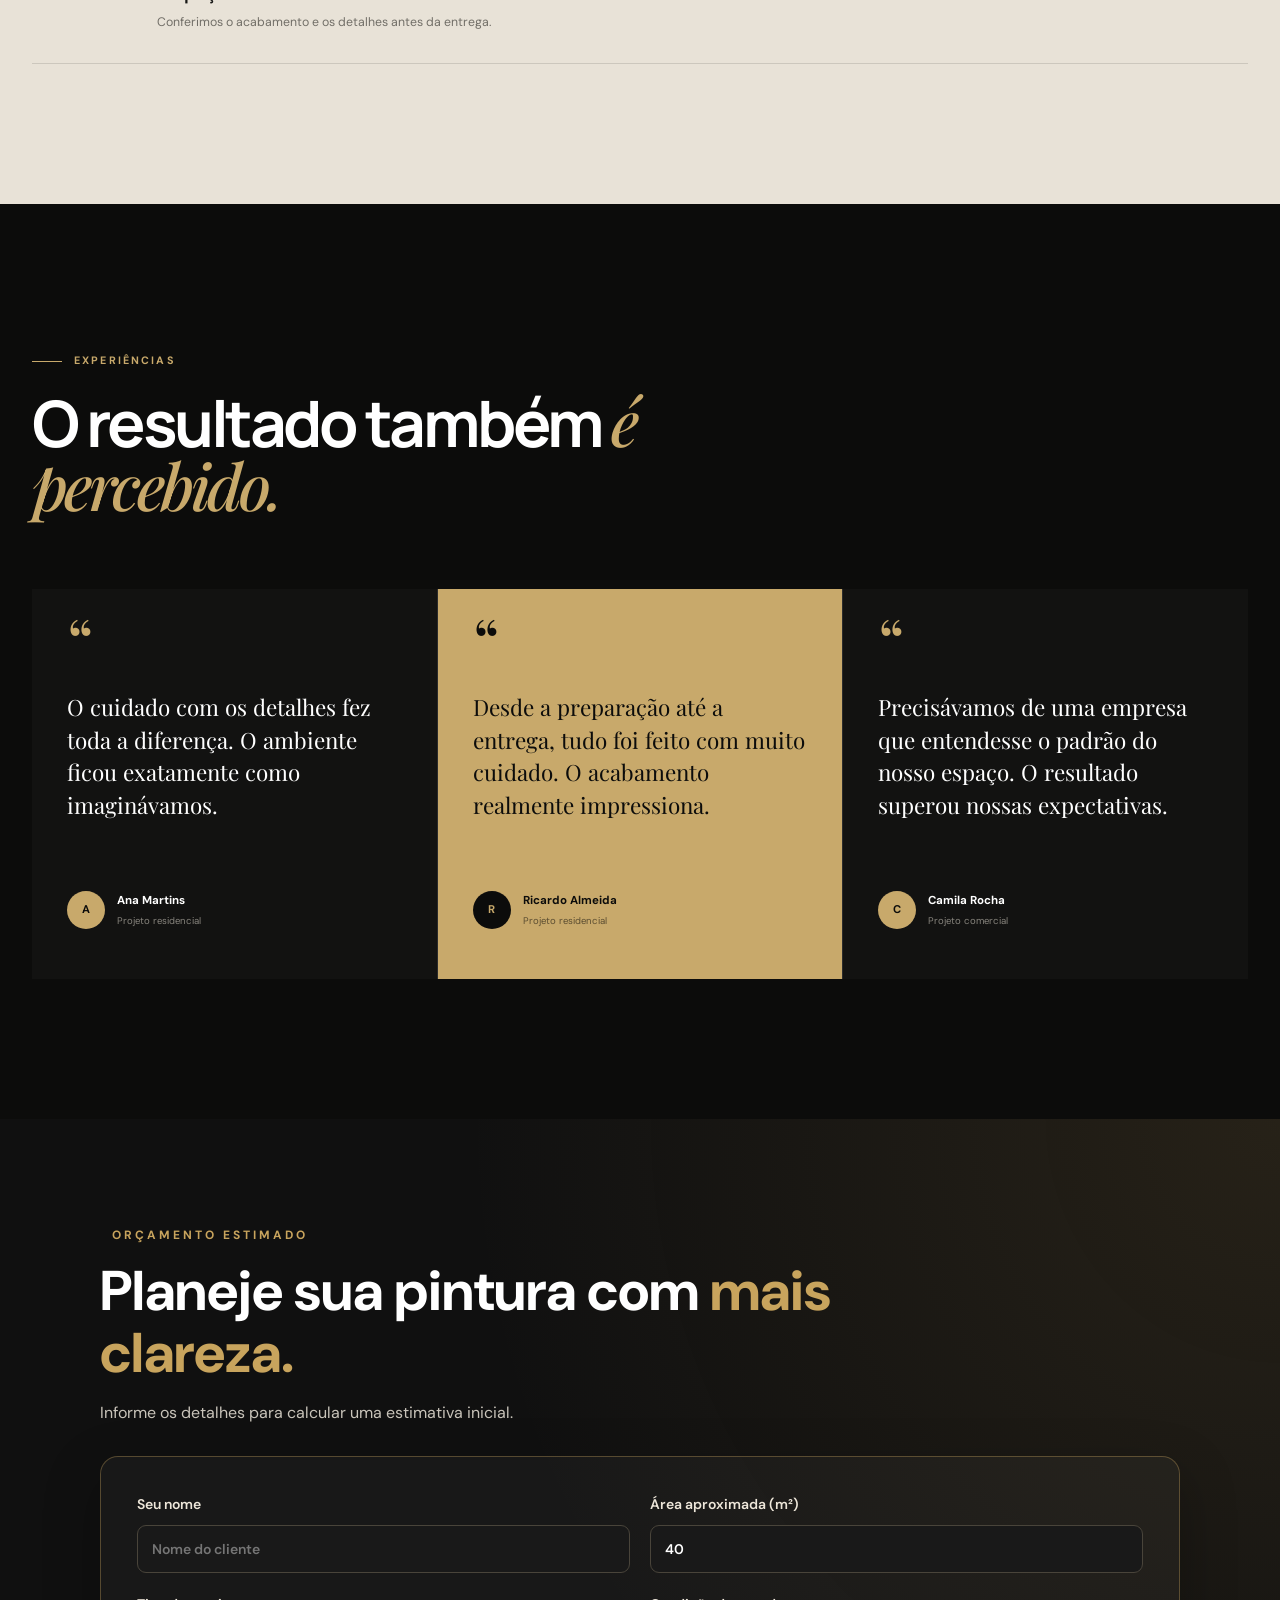
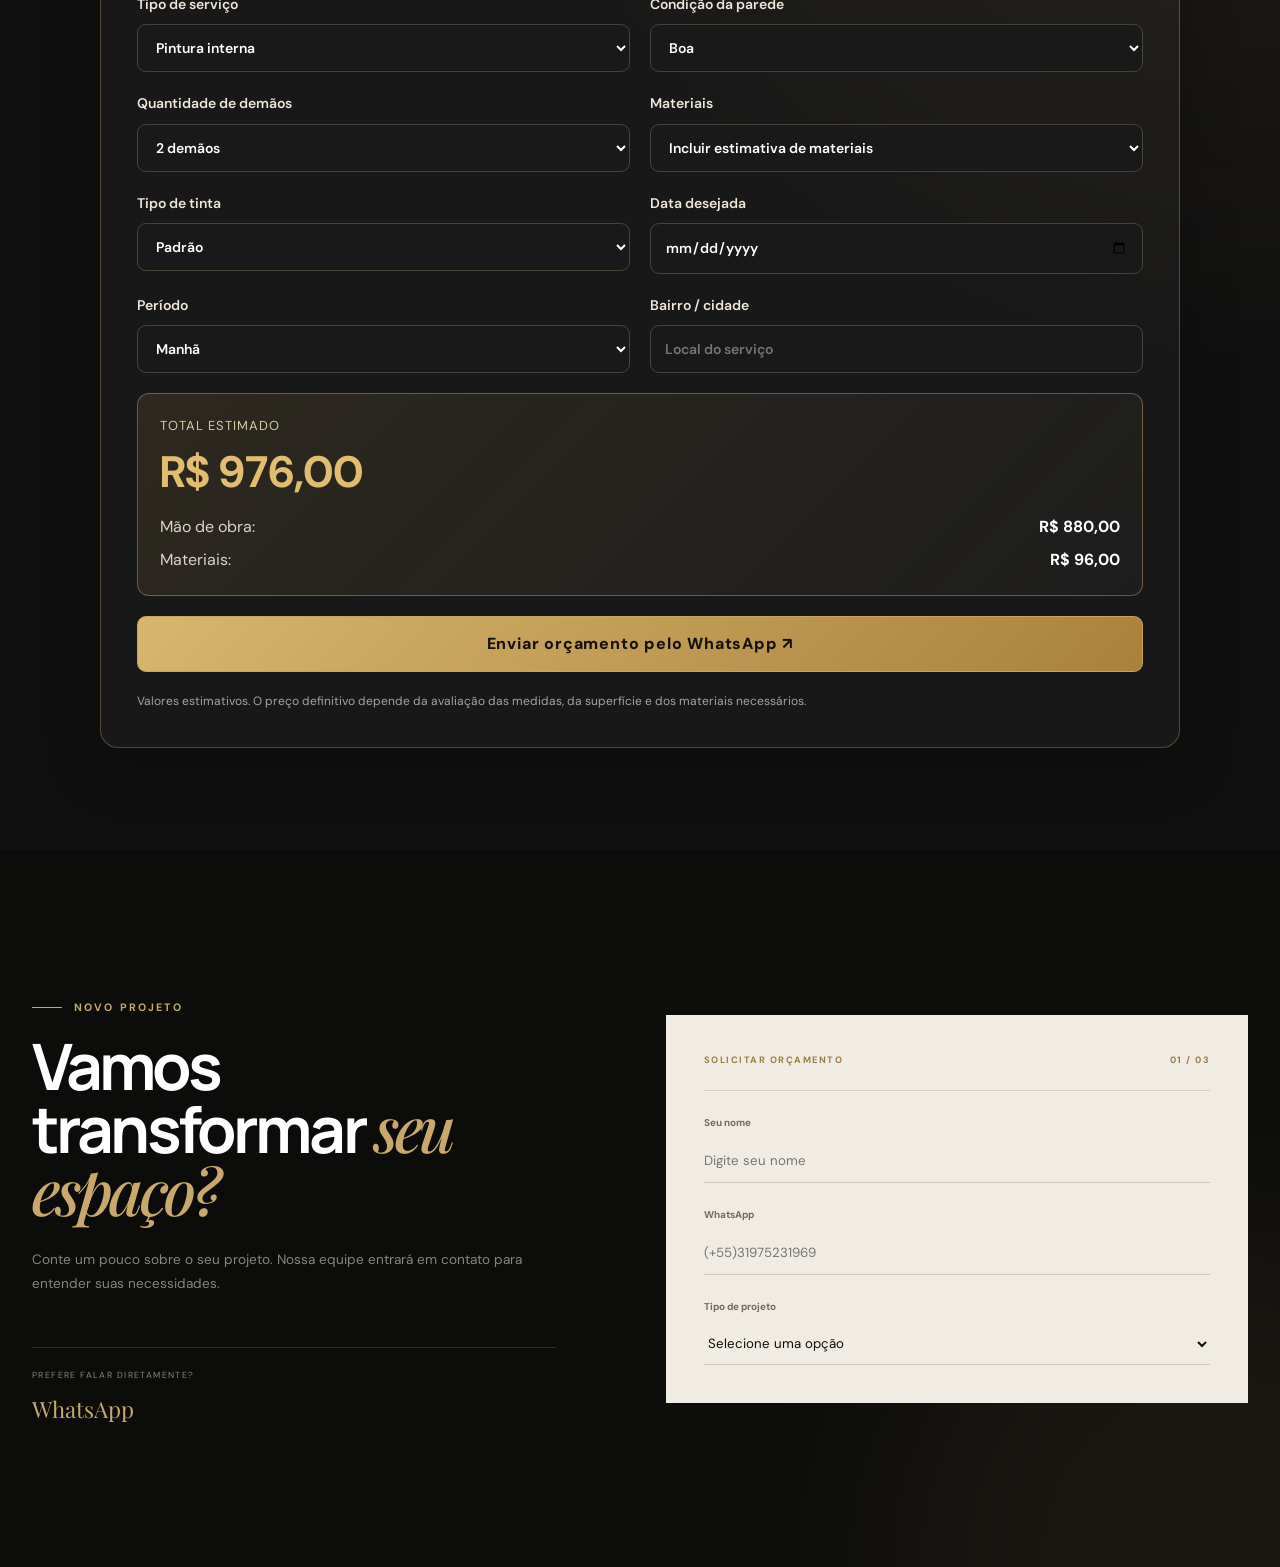
==== commit 55af177e: "Remove form elements from index.html" ====
--- a/Élite Paint & Finishing_🖌️/index.html
+++ b/Élite Paint & Finishing_🖌️/index.html
@@ -1311,82 +1311,6 @@
                                 Selecione uma opção
                             </option>
 
-                            <option value="residencial">
-                                Residencial
-                            </option>
-
-                            <option value="comercial">
-                                Comercial
-                            </option>
-
-                            <option value="fachada">
-                                Fachada
-                            </option>
-
-                            <option value="especial">
-                                Acabamento especial
-                            </option>
-
-                        </select>
-
-                        <small></small>
-
-                    </div>
-
-
-                    <div class="form-field">
-
-                        <label for="luxuryMessage">
-                            Conte sobre o projeto
-                        </label>
-
-                        <textarea
-                            id="luxuryMessage"
-                            name="message"
-                            rows="4"
-                            placeholder="Ex.: pintura de sala, quartos e fachada..."
-                            required
-                        ></textarea>
-
-                        <small></small>
-
-                    </div>
-
-
-                    <button
-                        type="submit"
-                        class="form-submit"
-                    >
-
-                        <span>
-                            Solicitar orçamento
-                        </span>
-
-                        <i data-lucide="arrow-up-right"></i>
-
-                    </button>
-
-
-                    <div
-                        class="form-success"
-                        id="luxurySuccess"
-                    >
-
-                        <i data-lucide="check"></i>
-
-                        <strong>
-                            Solicitação preparada.
-                        </strong>
-
-                        <span>
-                            Este formulário é uma demonstração
-                            front-end. Para receber os dados de
-                            verdade, conecte-o a um backend.
-                        </span>
-
-                    </div>
-
-                </form>
 
             </div>
 
--- a/Élite Paint & Finishing_🖌️/style.css
+++ b/Élite Paint & Finishing_🖌️/style.css
@@ -2425,4 +2425,190 @@
         transition-duration: 0.01ms !important;
     }
 
-}+}
+
+/* ==========================================
+   CALCULADORA DE ORÇAMENTO
+   ÉLITE PAINT & FINISHING
+========================================== */
+
+.paint-estimator {
+  background:
+    radial-gradient(
+      ellipse at top right,
+      rgba(190, 151, 77, 0.13),
+      transparent 45%
+    ),
+    #101010;
+  color: #f7f3eb;
+  padding: clamp(60px, 8vw, 110px) 0;
+  overflow: hidden;
+}
+
+.paint-estimator .container {
+  width: min(100% - 36px, 1080px);
+  margin-inline: auto;
+}
+
+.paint-estimator .eyebrow {
+  display: inline-block;
+  margin-bottom: 14px;
+  color: #c8a45d;
+  font-size: 12px;
+  font-weight: 700;
+  letter-spacing: 3px;
+  text-transform: uppercase;
+}
+
+.paint-estimator h2 {
+  max-width: 760px;
+  margin: 0 0 14px;
+  color: #fff;
+  font-size: clamp(30px, 5vw, 56px);
+  line-height: 1.12;
+}
+
+.paint-estimator h2 em {
+  color: #c8a45d;
+  font-style: normal;
+}
+
+.paint-estimator > .container > p {
+  margin-bottom: 30px;
+  color: #c9c4ba;
+  line-height: 1.7;
+}
+
+.paint-estimator .paint-form {
+  display: grid;
+  grid-template-columns: repeat(2, minmax(0, 1fr));
+  gap: 20px;
+  margin-top: 28px;
+  padding: clamp(18px, 4vw, 36px);
+  border: 1px solid rgba(200, 164, 93, 0.35);
+  border-radius: 18px;
+  background: rgba(255, 255, 255, 0.035);
+  box-shadow: 0 20px 55px rgba(0, 0, 0, 0.25);
+}
+
+.paint-estimator .paint-form label {
+  display: flex;
+  flex-direction: column;
+  gap: 9px;
+  color: #eee7da;
+  font-size: 14px;
+  font-weight: 600;
+}
+
+.paint-estimator .paint-form input,
+.paint-estimator .paint-form select {
+  box-sizing: border-box;
+  width: 100%;
+  min-height: 48px;
+  padding: 12px 14px;
+  border: 1px solid #49443a;
+  border-radius: 9px;
+  outline: none;
+  background: #191919;
+  color: #fff;
+  font: inherit;
+}
+
+.paint-estimator .paint-form input:focus,
+.paint-estimator .paint-form select:focus {
+  border-color: #c8a45d;
+  box-shadow: 0 0 0 3px rgba(200, 164, 93, 0.15);
+}
+
+.paint-estimator .paint-summary {
+  grid-column: 1 / -1;
+  padding: 22px;
+  border: 1px solid rgba(200, 164, 93, 0.45);
+  border-radius: 12px;
+  background: linear-gradient(
+    135deg,
+    rgba(200, 164, 93, 0.12),
+    rgba(255, 255, 255, 0.025)
+  );
+}
+
+.paint-estimator .paint-summary > span {
+  display: block;
+  color: #d8c9a7;
+  font-size: 13px;
+  letter-spacing: 1px;
+  text-transform: uppercase;
+}
+
+.paint-estimator .paint-summary > strong {
+  display: block;
+  margin: 10px 0 16px;
+  color: #e1bd72;
+  font-size: clamp(32px, 5vw, 44px);
+  line-height: 1.15;
+}
+
+.paint-estimator .paint-summary p {
+  display: flex;
+  justify-content: space-between;
+  gap: 16px;
+  margin: 8px 0 0;
+  color: #d9d3c8;
+}
+
+.paint-estimator .paint-summary b {
+  color: #fff;
+}
+
+.paint-estimator .paint-form button[type="submit"] {
+  grid-column: 1 / -1;
+  width: 100%;
+  min-height: 54px;
+  padding: 14px 20px;
+  cursor: pointer;
+  border: 1px solid #c8a45d;
+  border-radius: 9px;
+  background: linear-gradient(135deg, #d7b66e, #a9813b);
+  color: #14110b;
+  font: inherit;
+  font-weight: 800;
+  transition: transform 0.2s ease, filter 0.2s ease;
+}
+
+.paint-estimator .paint-form button[type="submit"]:hover {
+  filter: brightness(1.08);
+  transform: translateY(-1px);
+}
+
+.paint-estimator .paint-disclaimer {
+  grid-column: 1 / -1;
+  margin: 0;
+  color: #aaa398;
+  font-size: 12px;
+  line-height: 1.6;
+}
+
+/* ADAPTAÇÃO PARA CELULAR */
+
+@media (max-width: 640px) {
+  .paint-estimator .container {
+    width: calc(100% - 28px);
+  }
+
+  .paint-estimator .paint-form {
+    grid-template-columns: 1fr;
+    gap: 16px;
+    padding: 18px;
+  }
+
+  .paint-estimator .paint-summary,
+  .paint-estimator .paint-form button[type="submit"],
+  .paint-estimator .paint-disclaimer {
+    grid-column: 1;
+  }
+
+  .paint-estimator .paint-summary p {
+    font-size: 14px;
+  }
+}
+
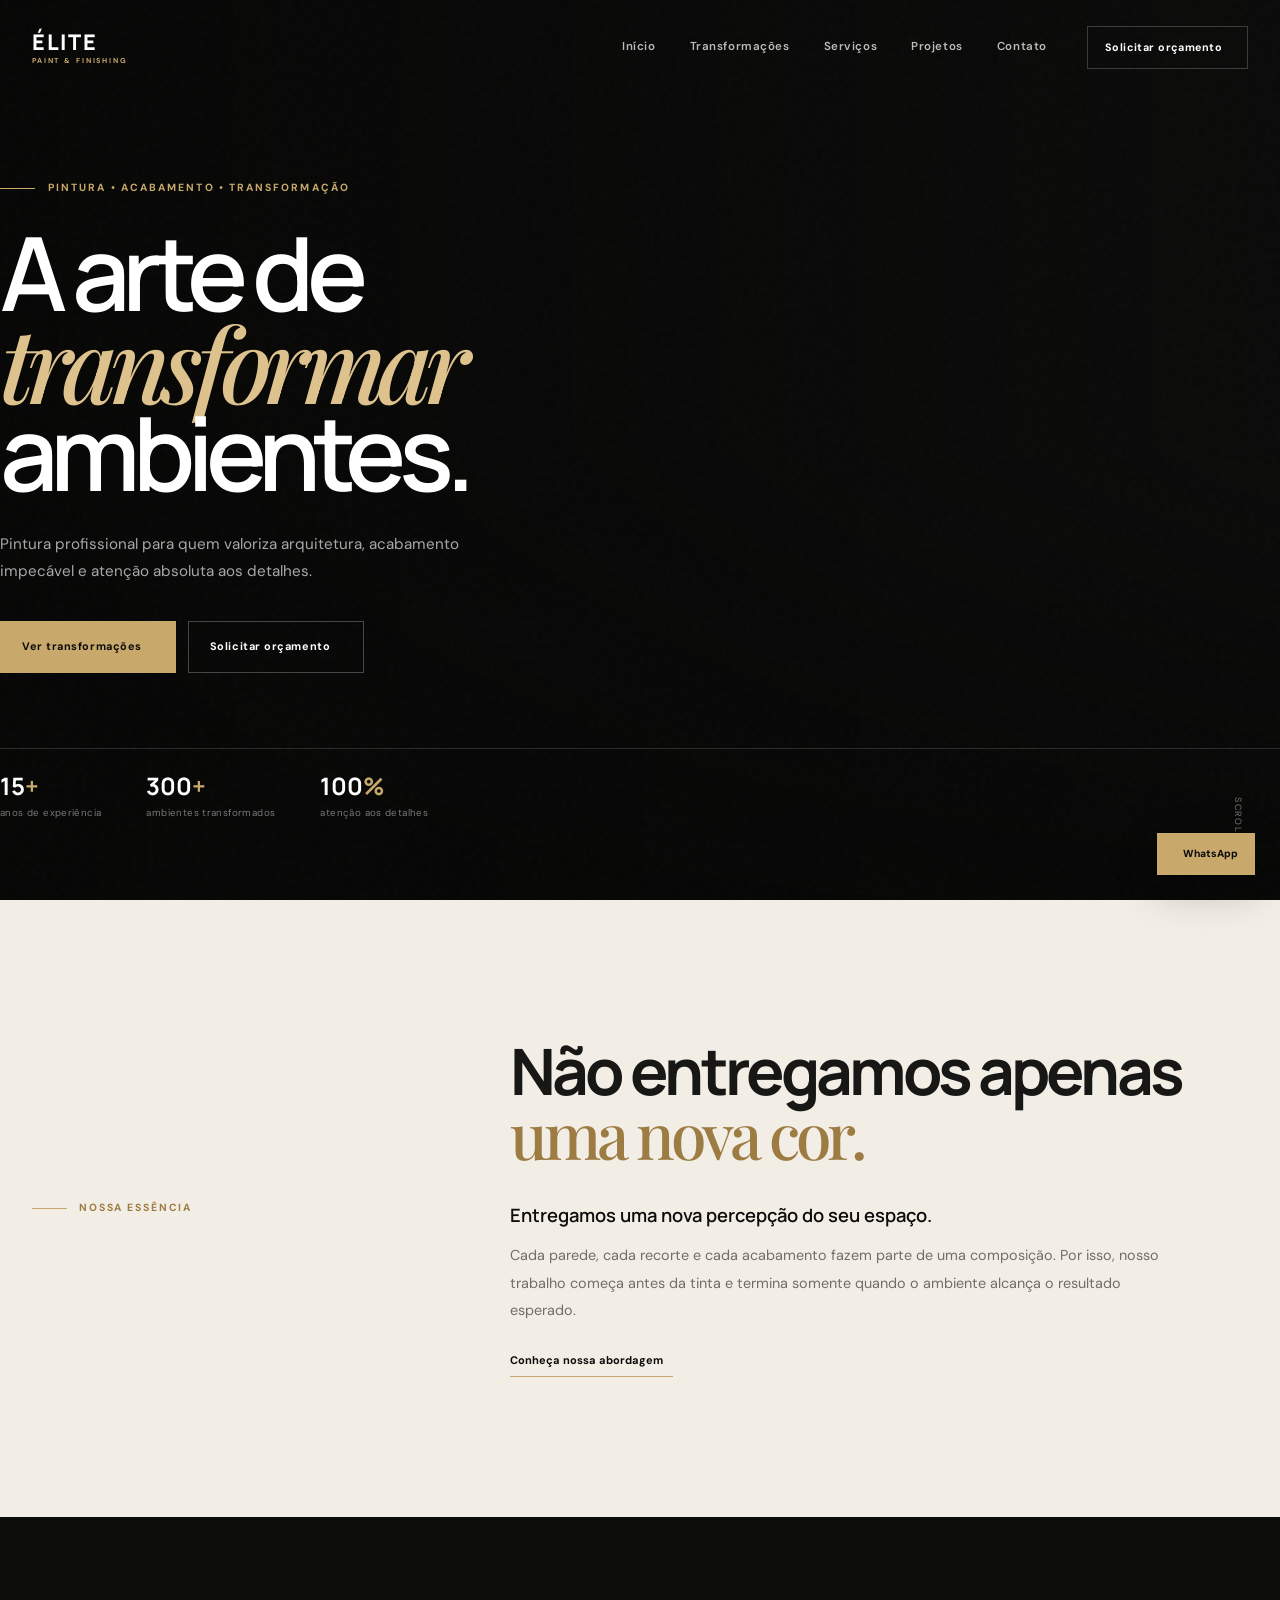
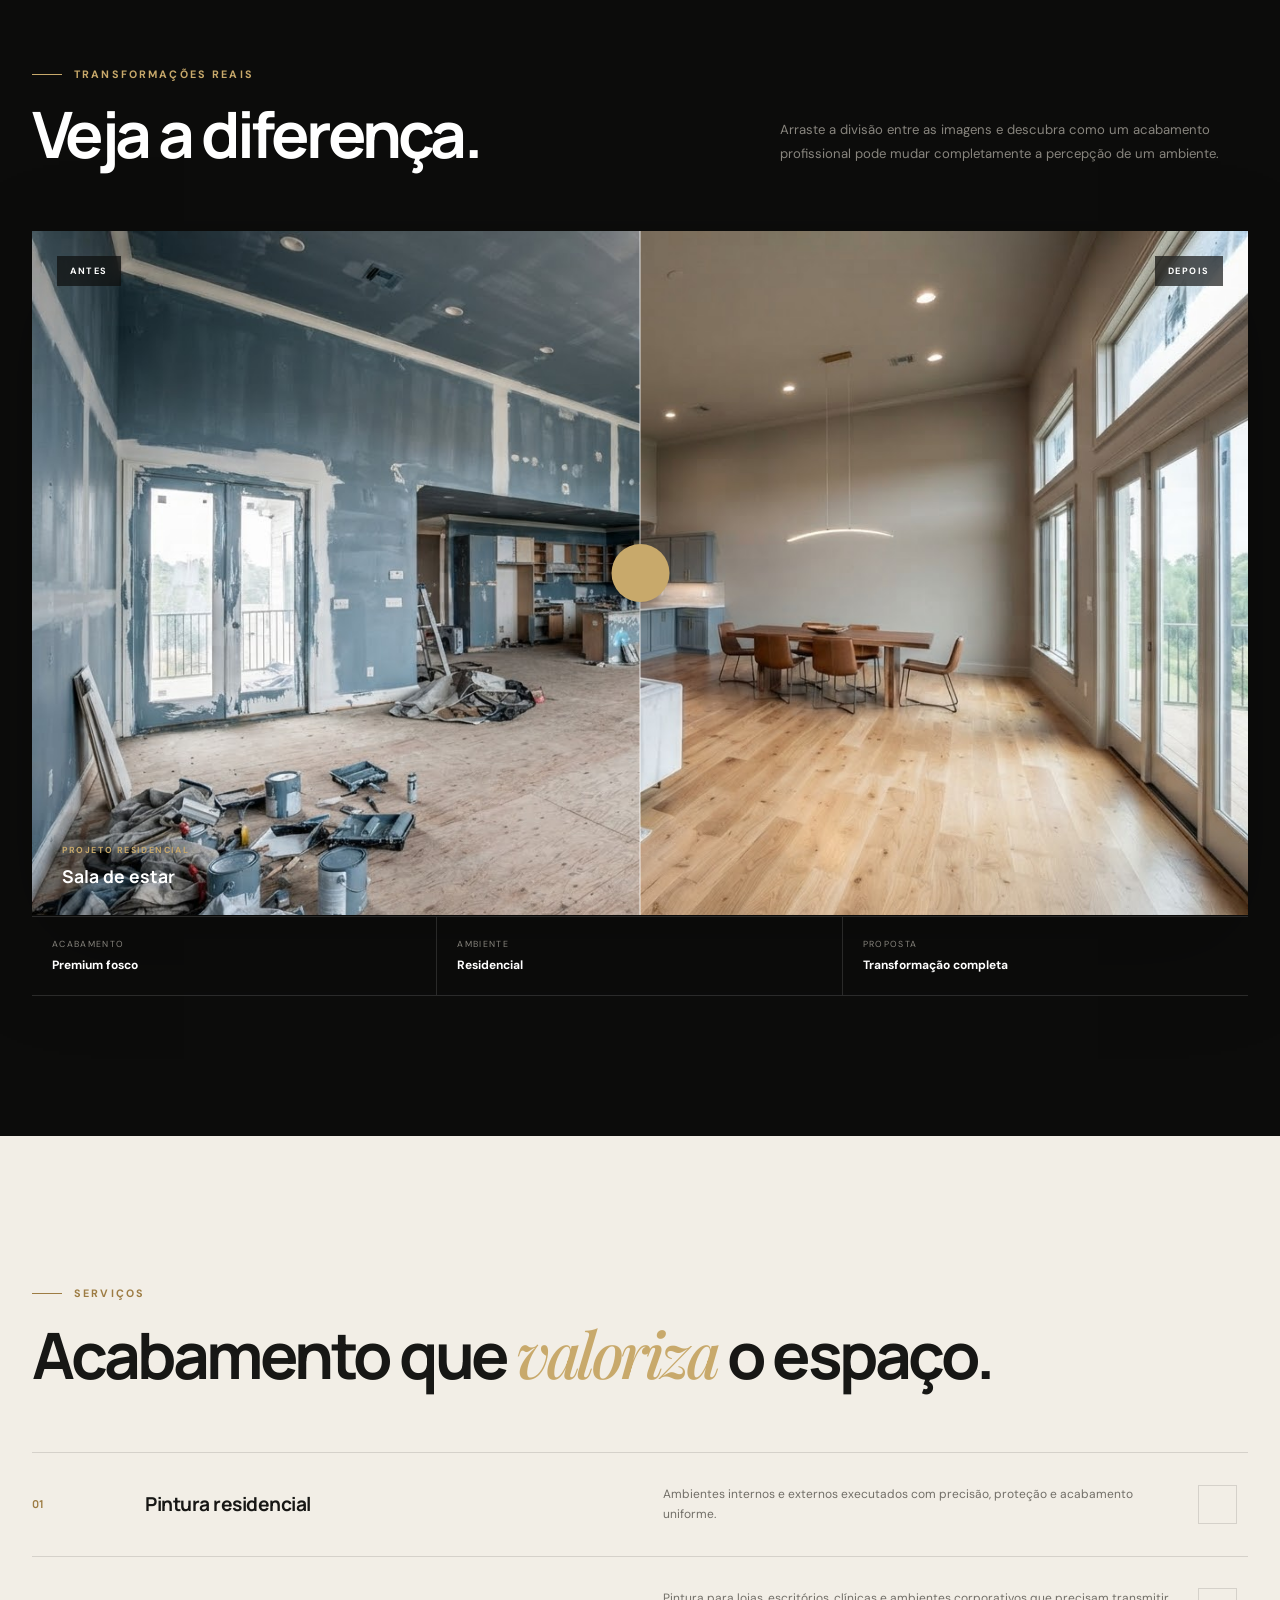
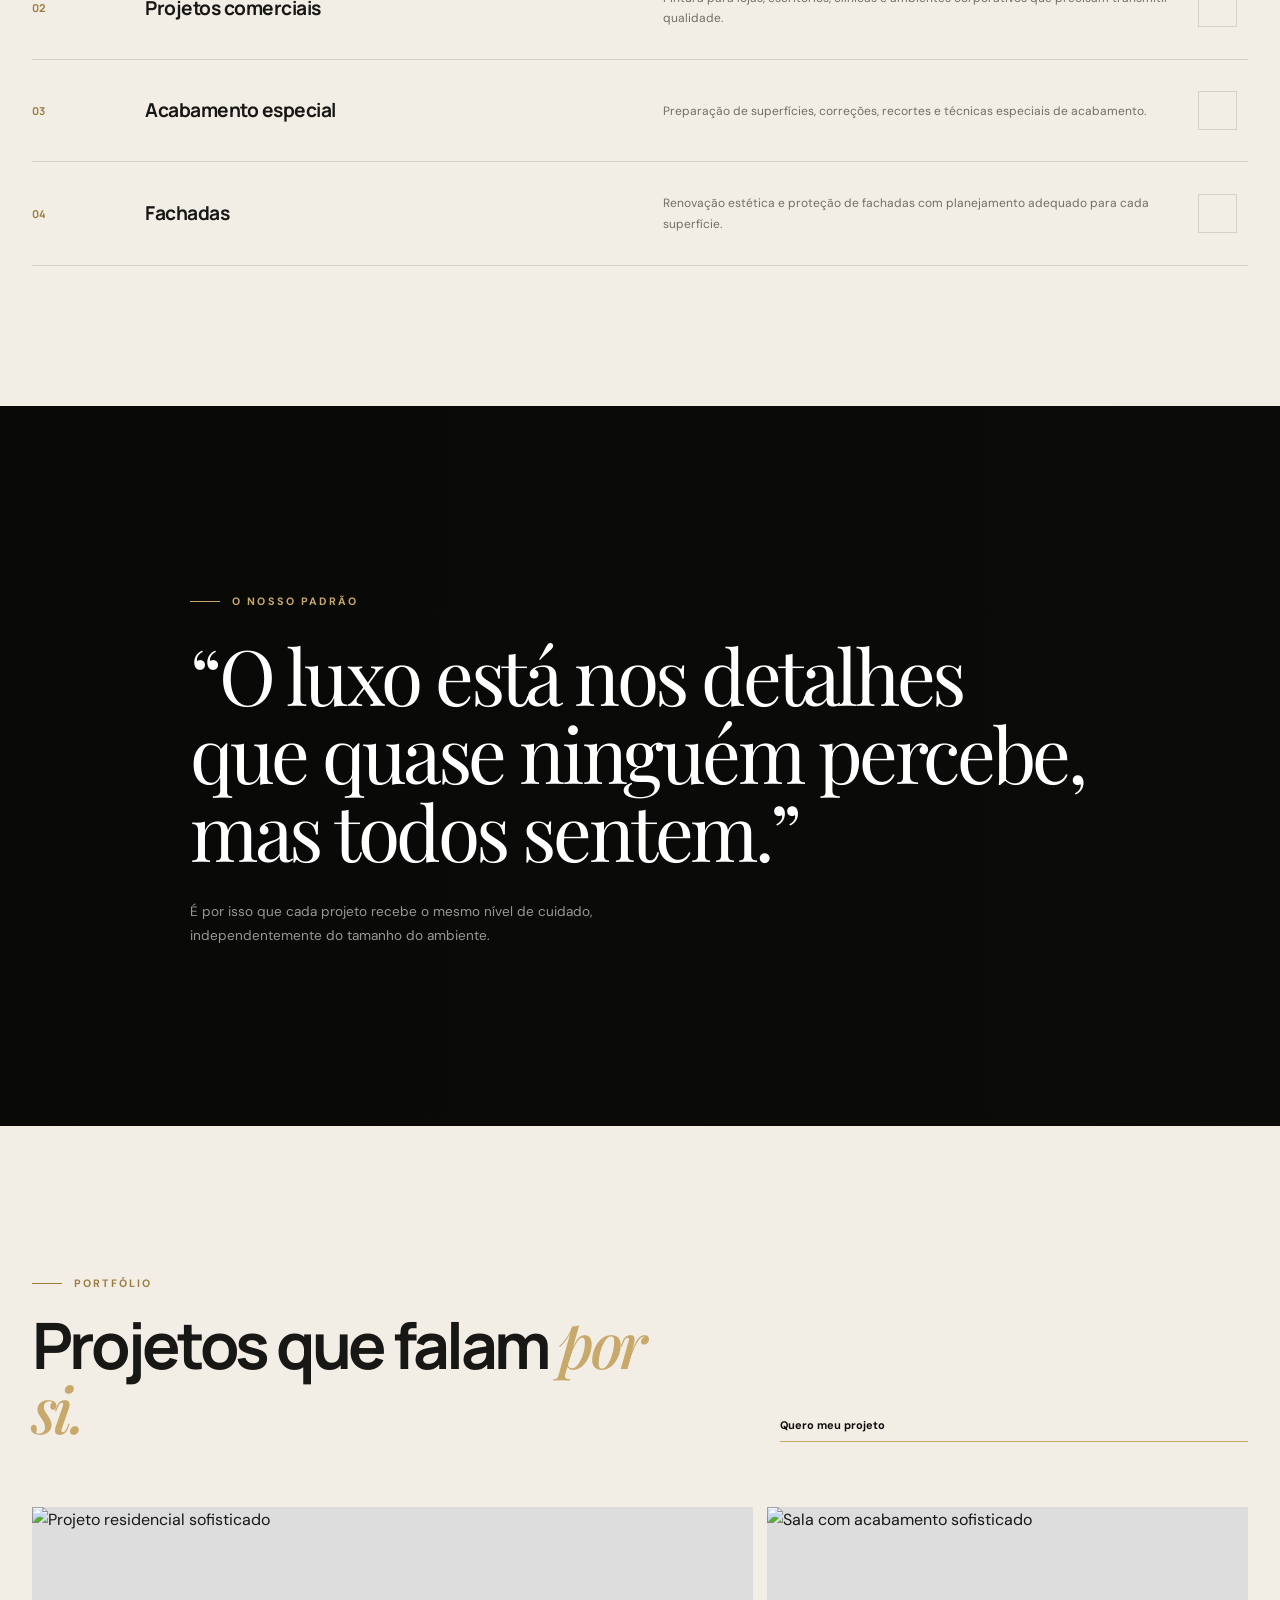
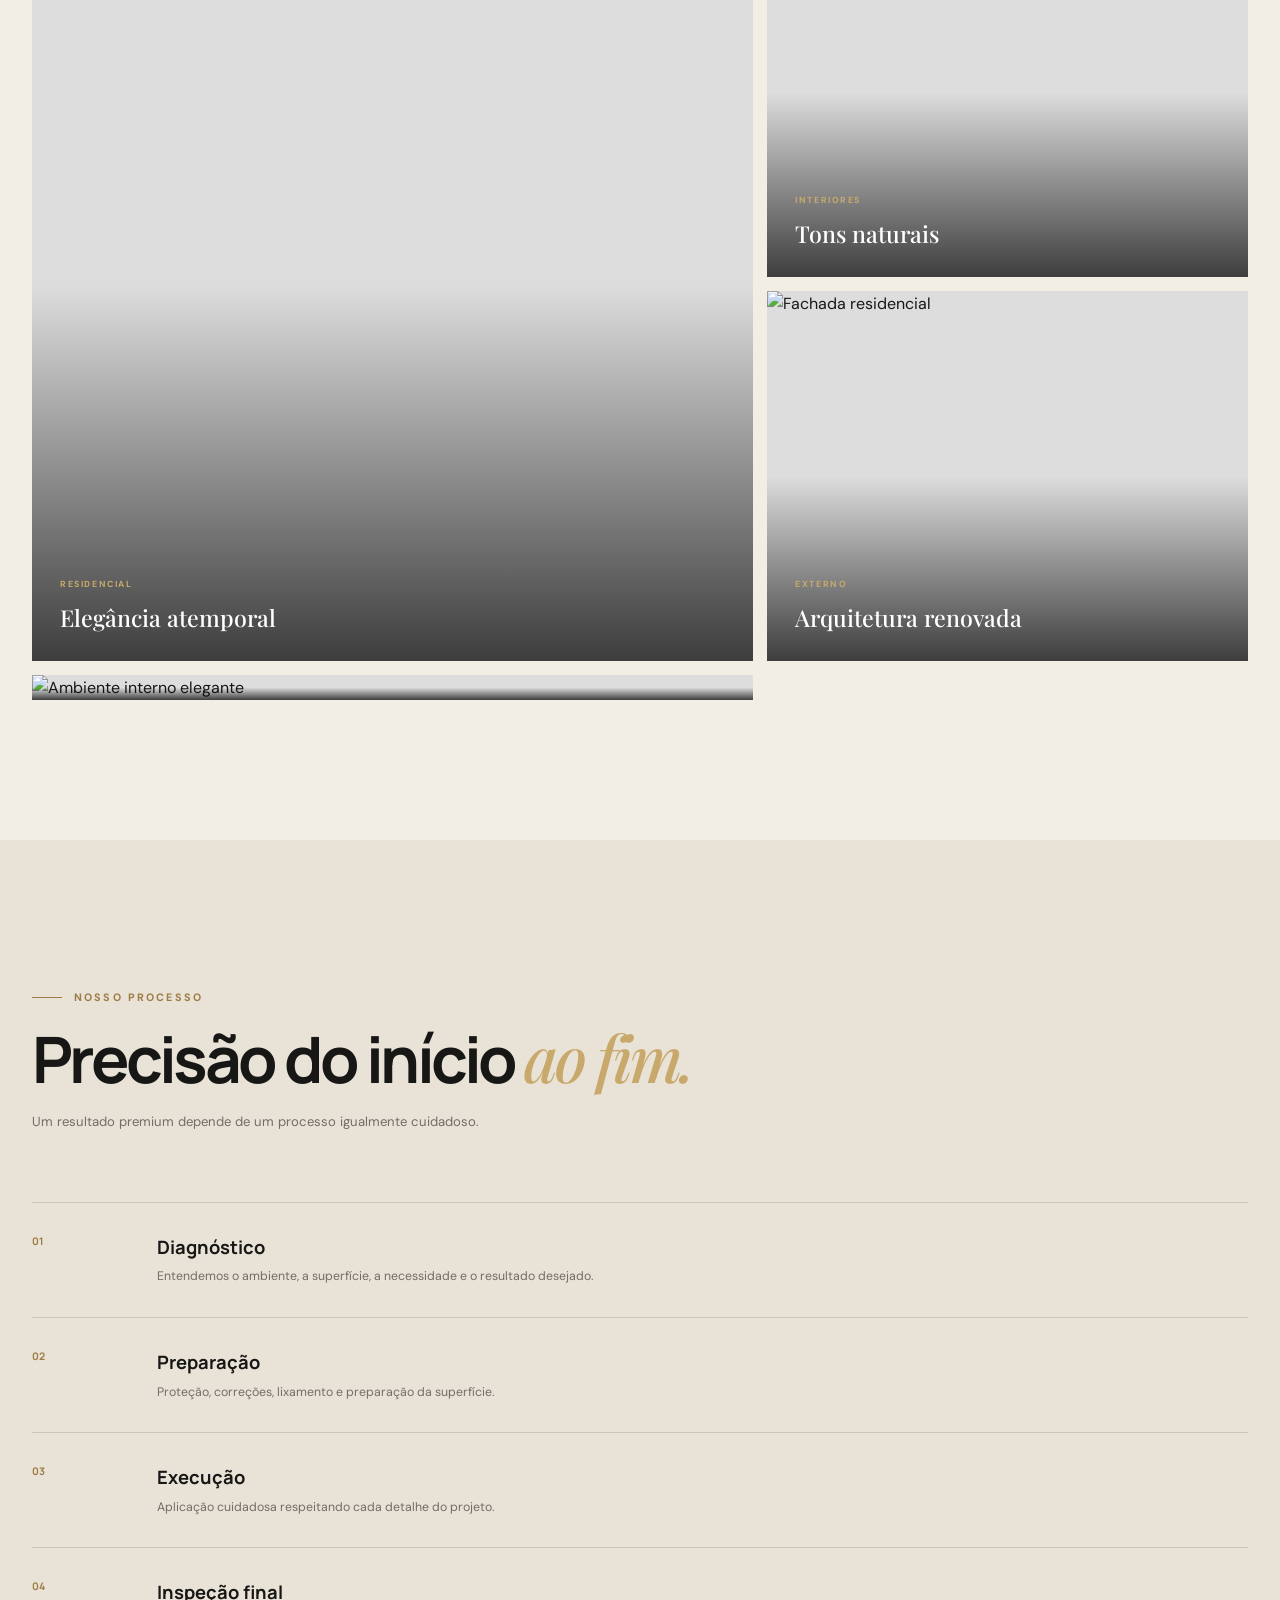
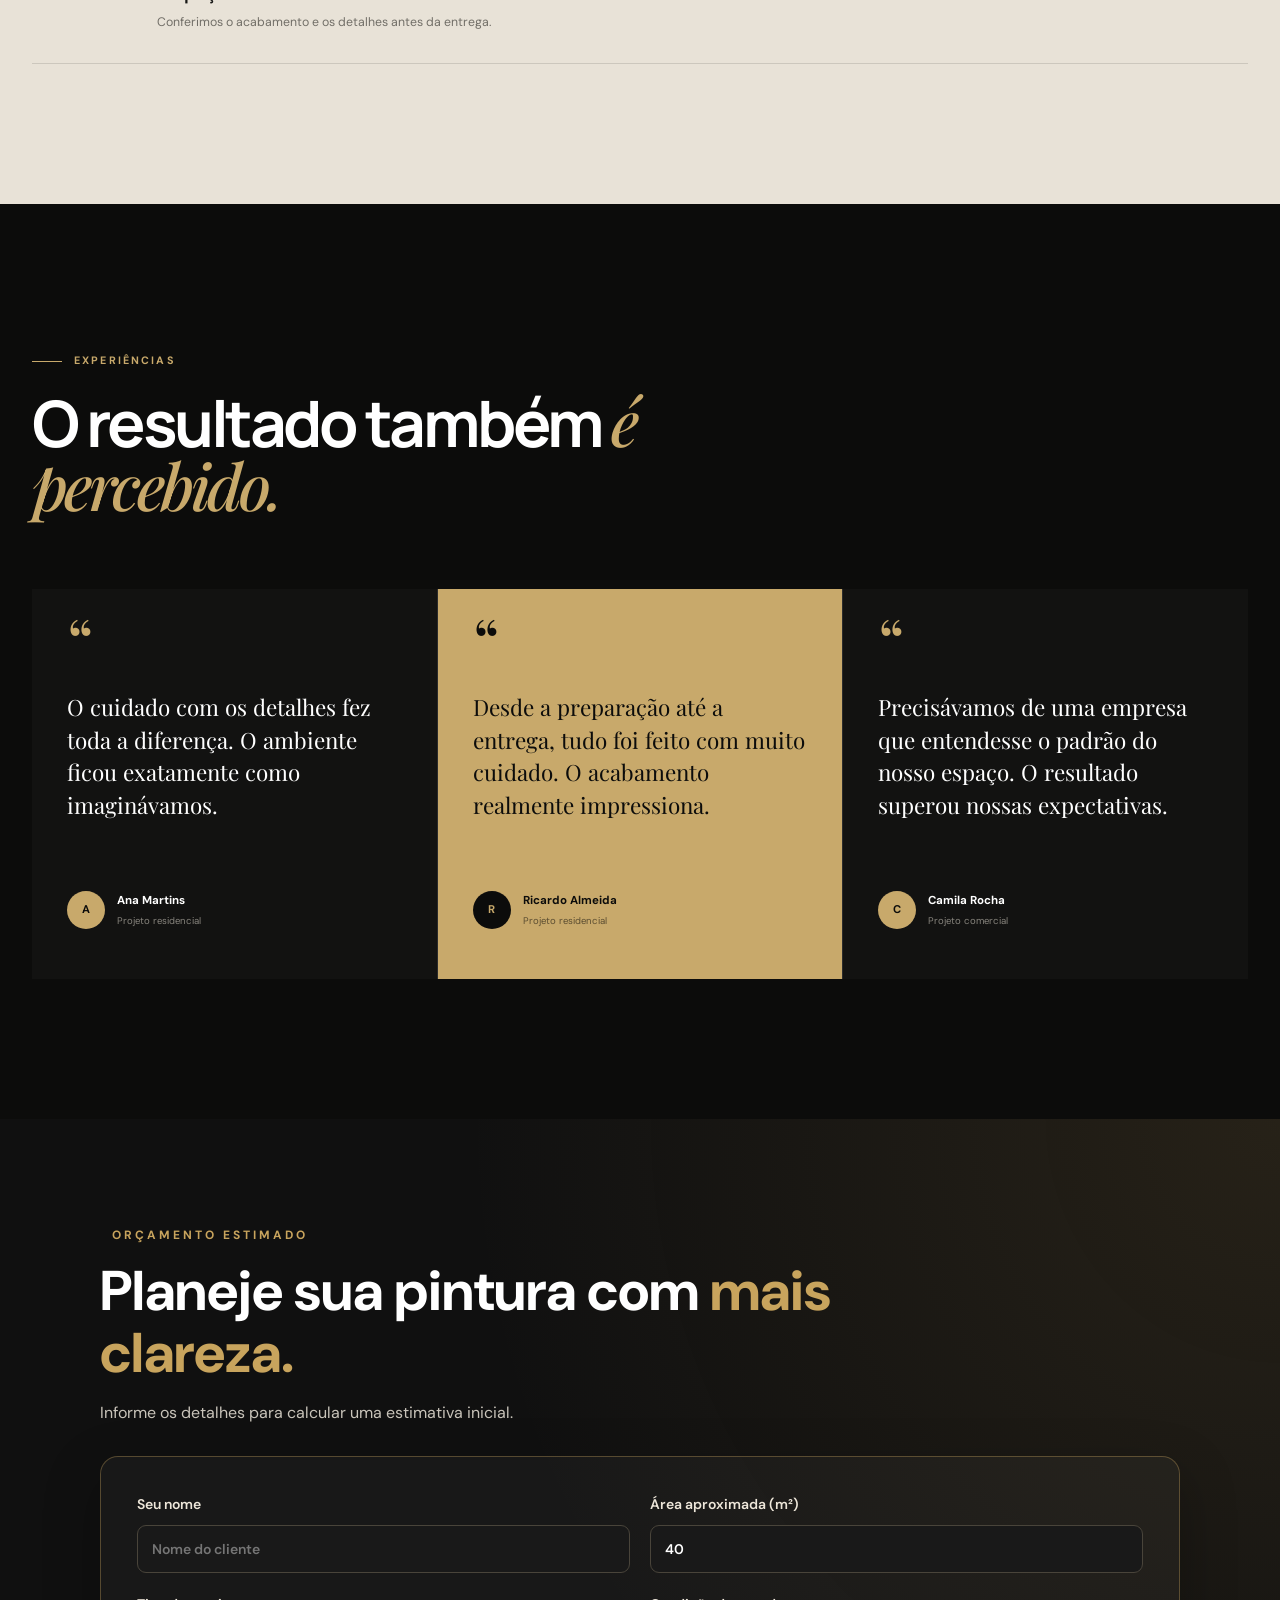
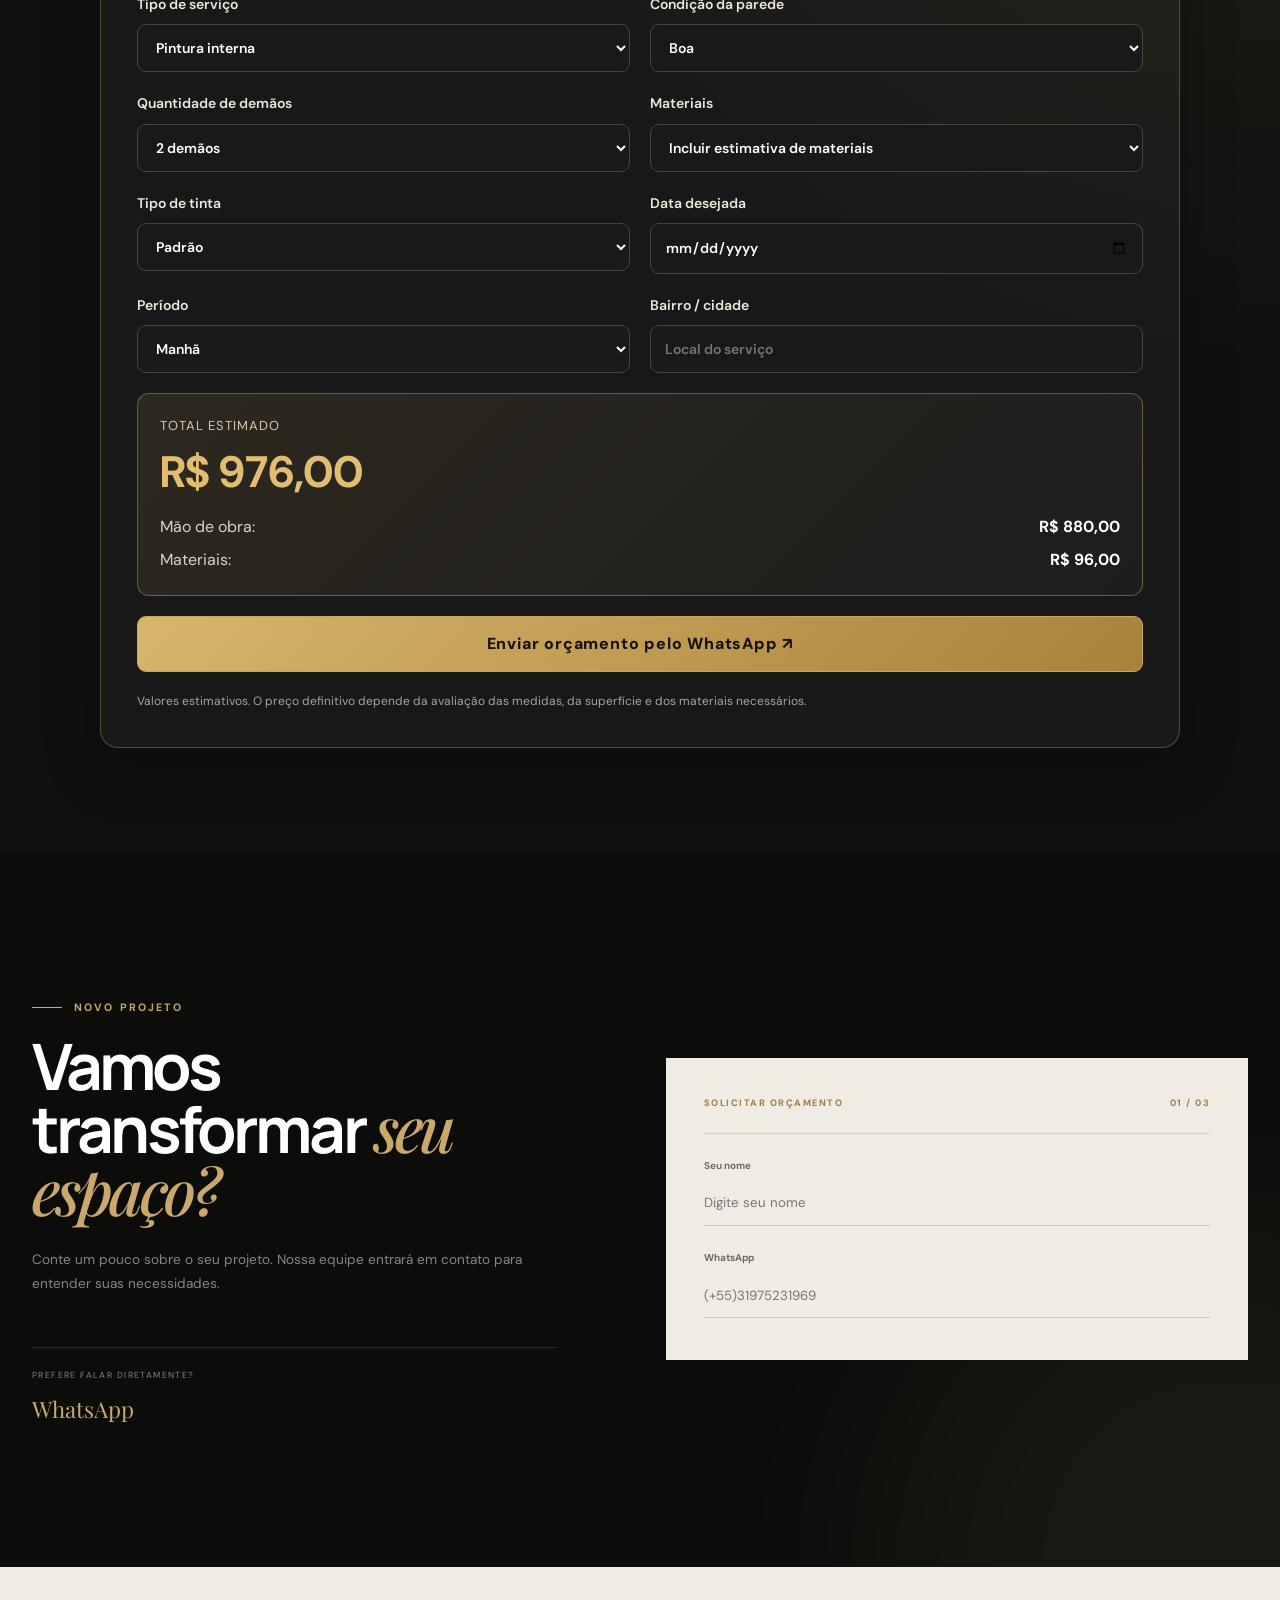
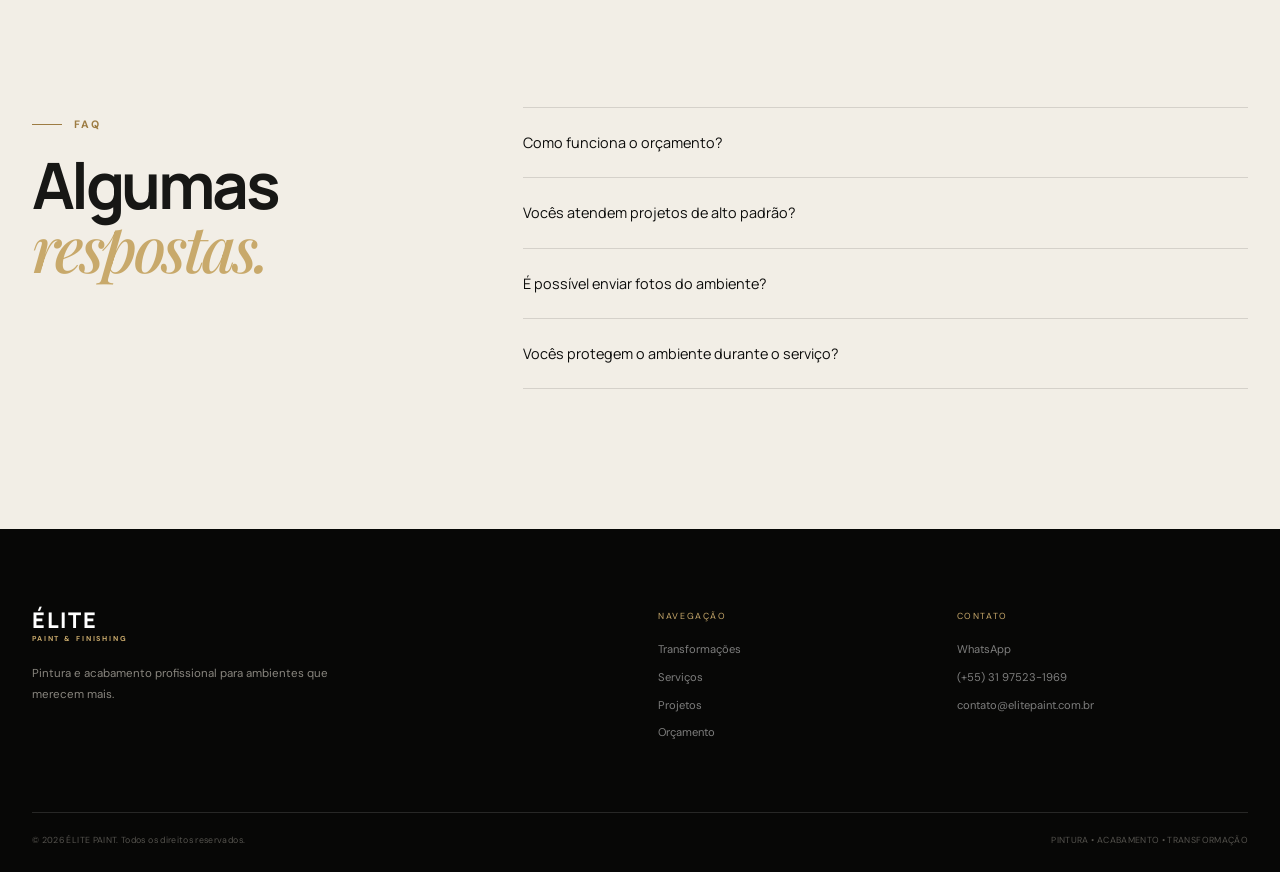
==== commit 96b8ec81: "Remove project type selection field Removed the project type selection form field from the HTML." ====
--- a/Élite Paint & Finishing_🖌️/index.html
+++ b/Élite Paint & Finishing_🖌️/index.html
@@ -1295,21 +1295,7 @@
                     </div>
 
 
-                    <div class="form-field">
-
-                        <label for="luxuryType">
-                            Tipo de projeto
-                        </label>
-
-                        <select
-                            id="luxuryType"
-                            name="type"
-                            required
-                        >
-
-                            <option value="">
-                                Selecione uma opção
-                            </option>
+
 
 
             </div>
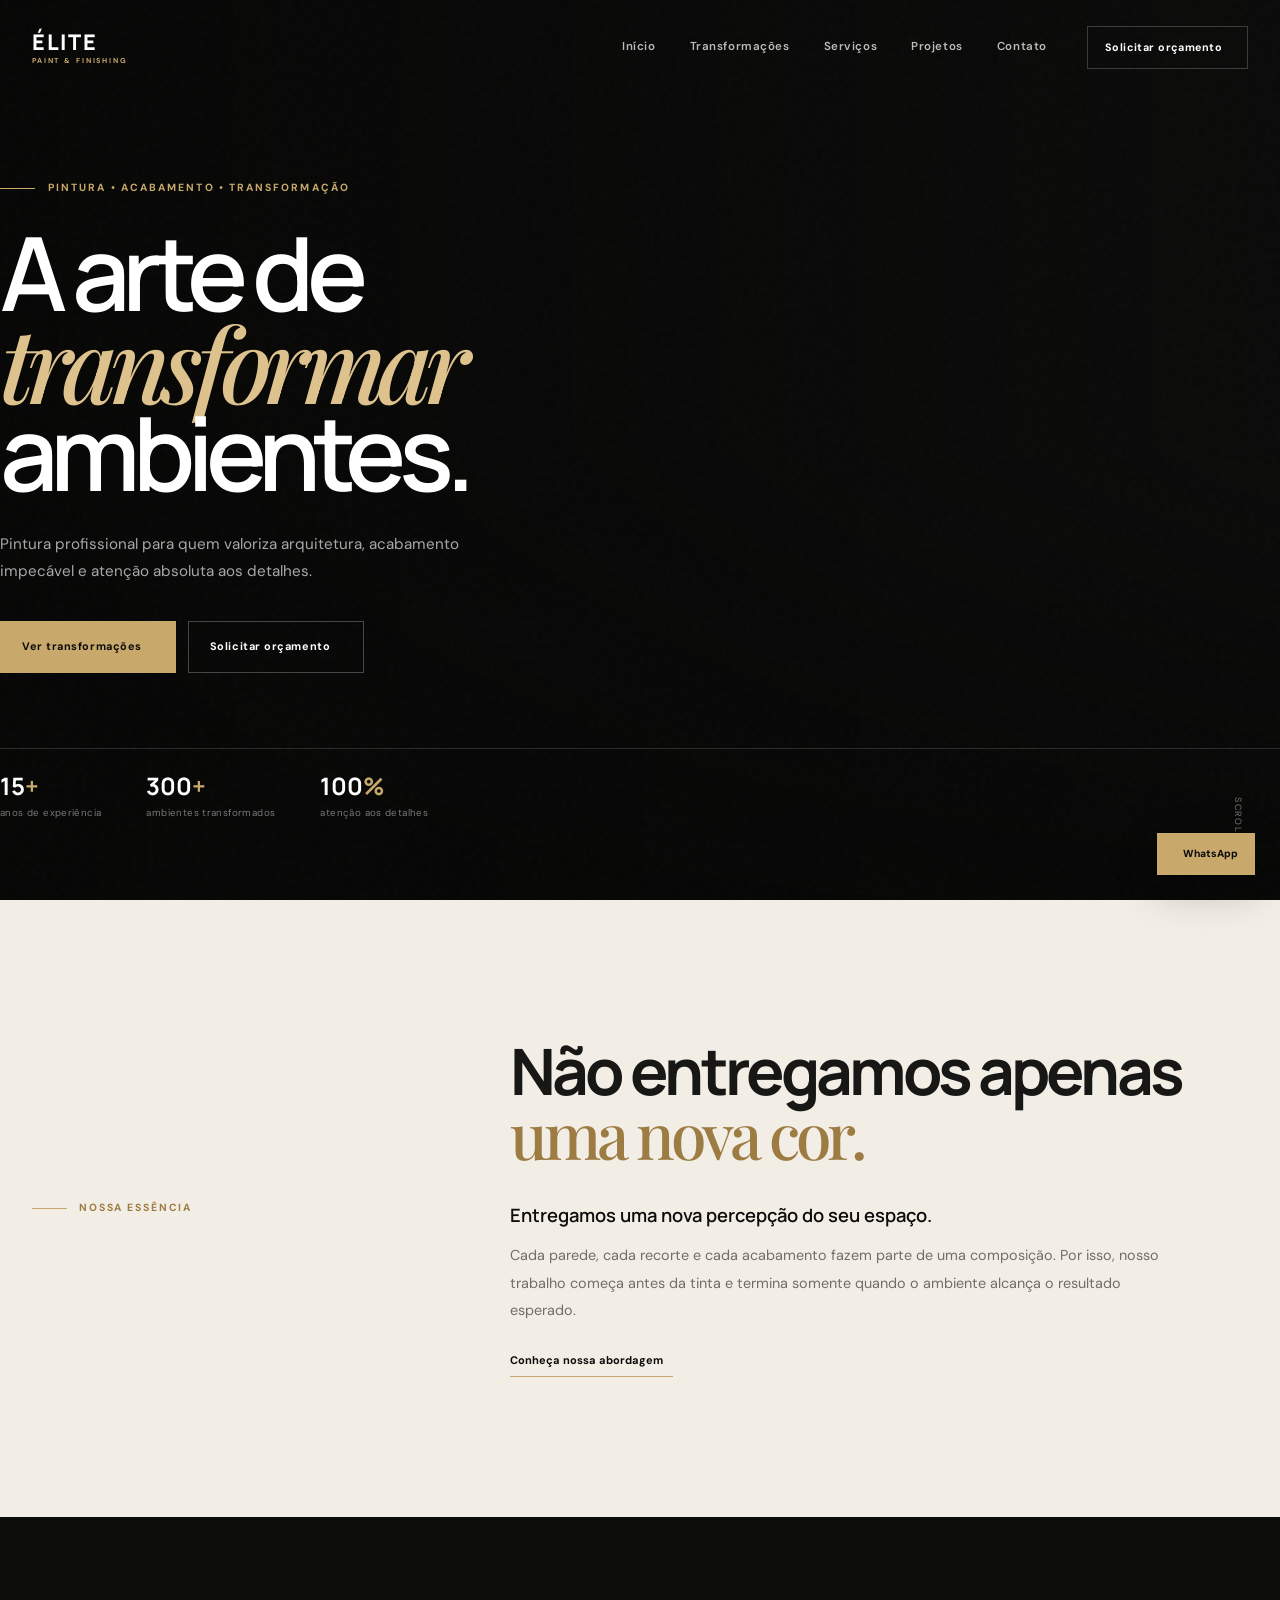
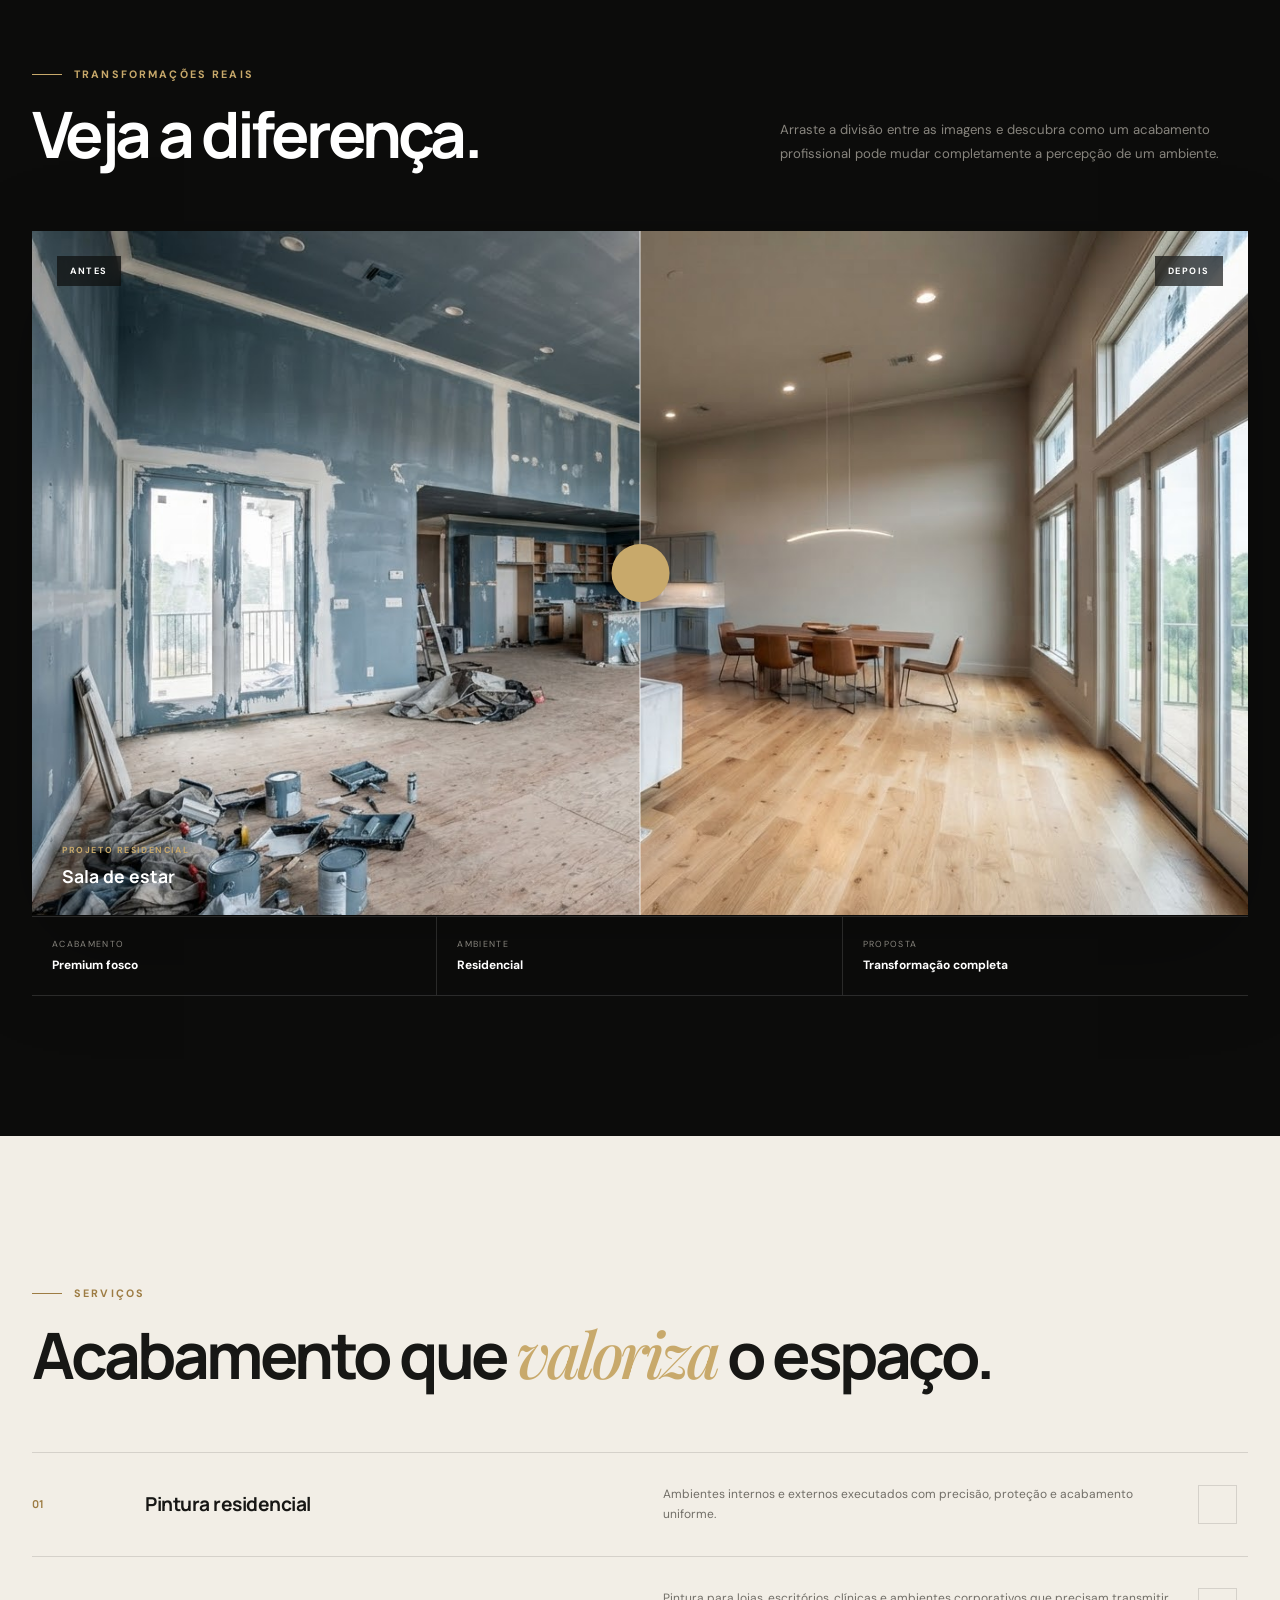
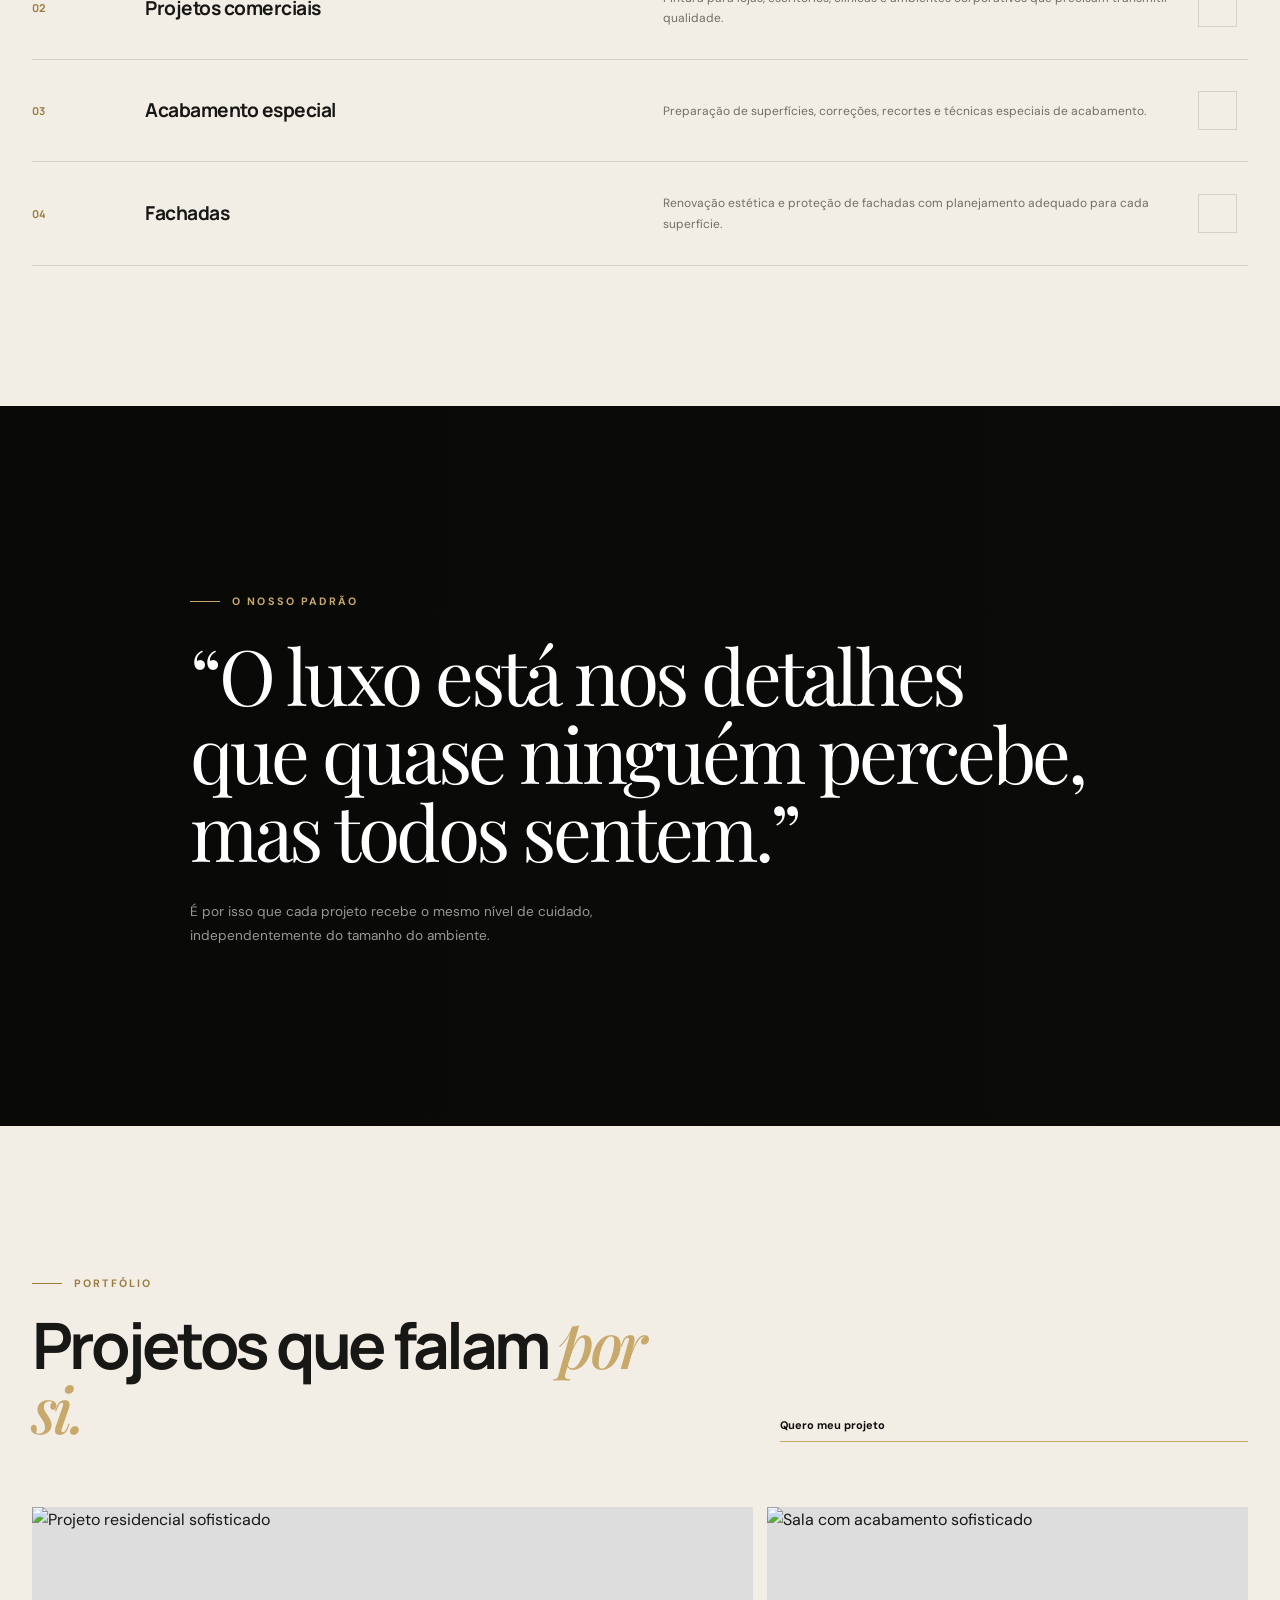
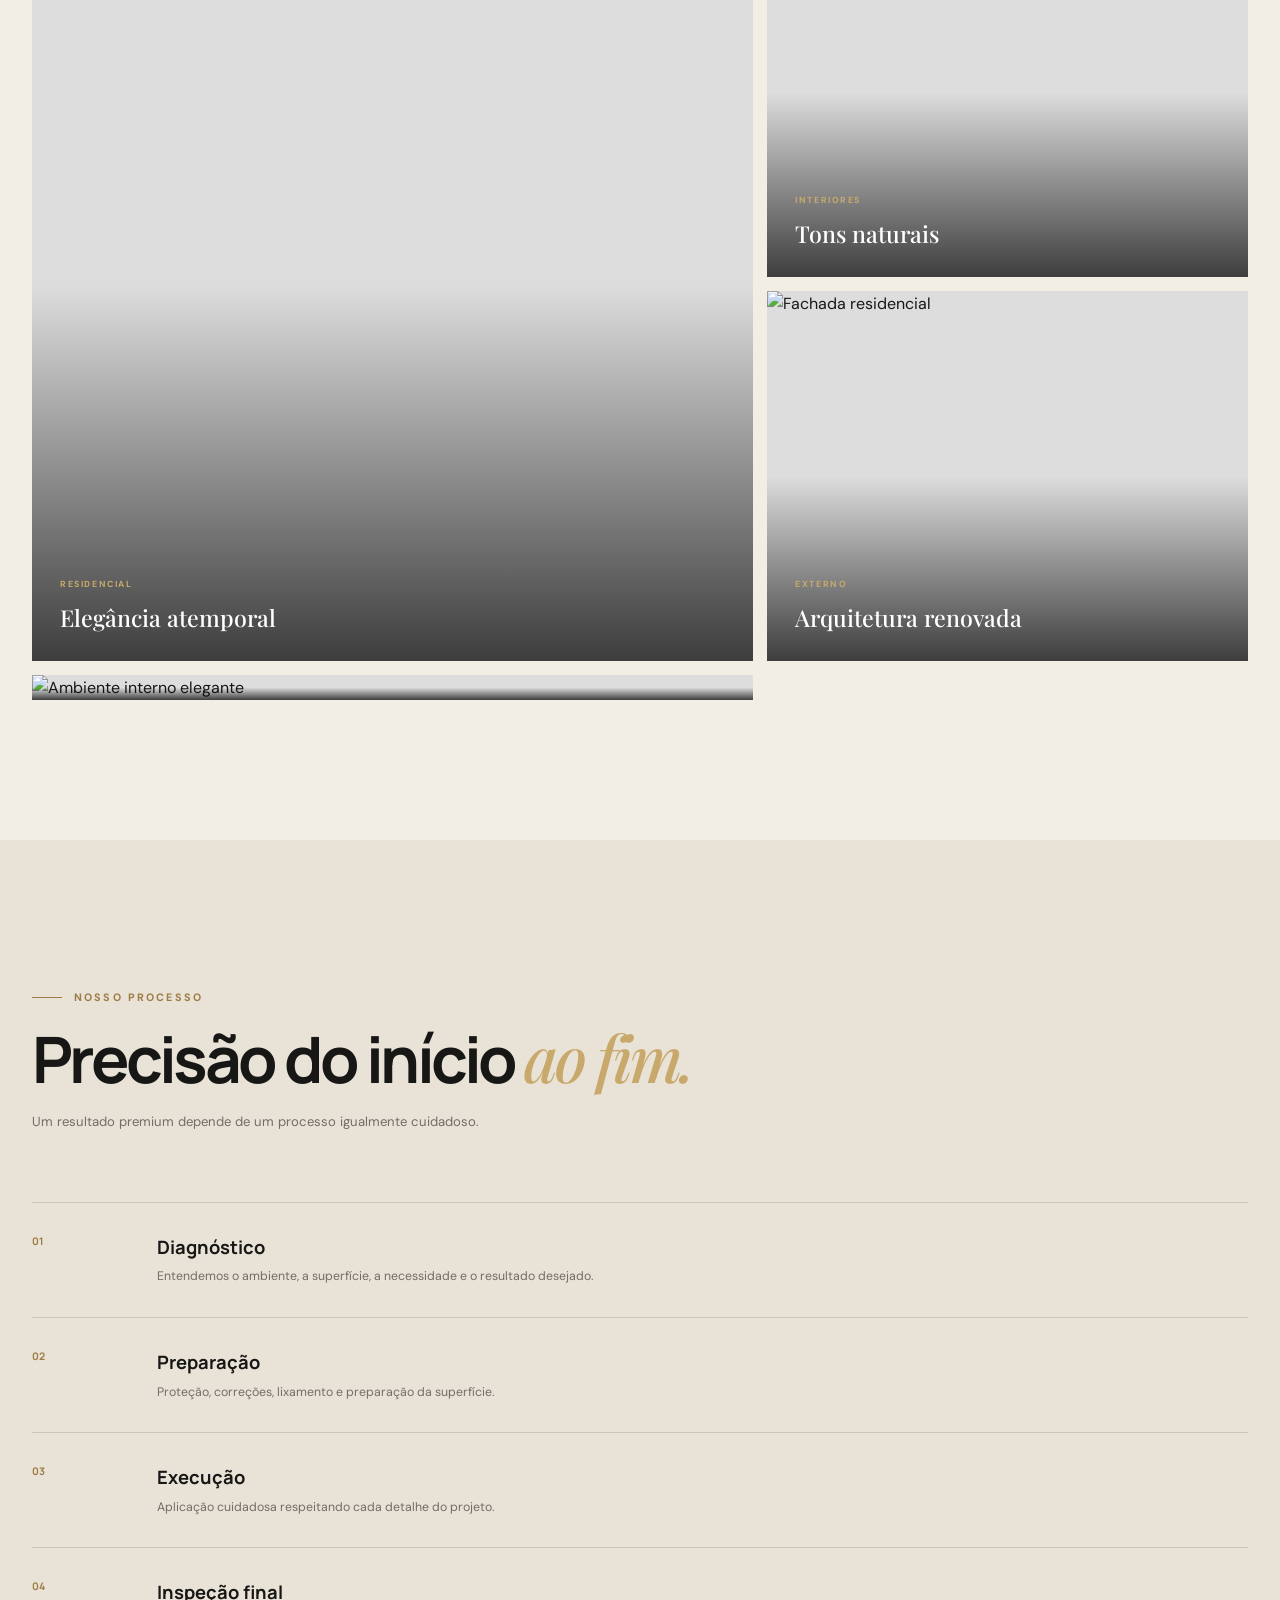
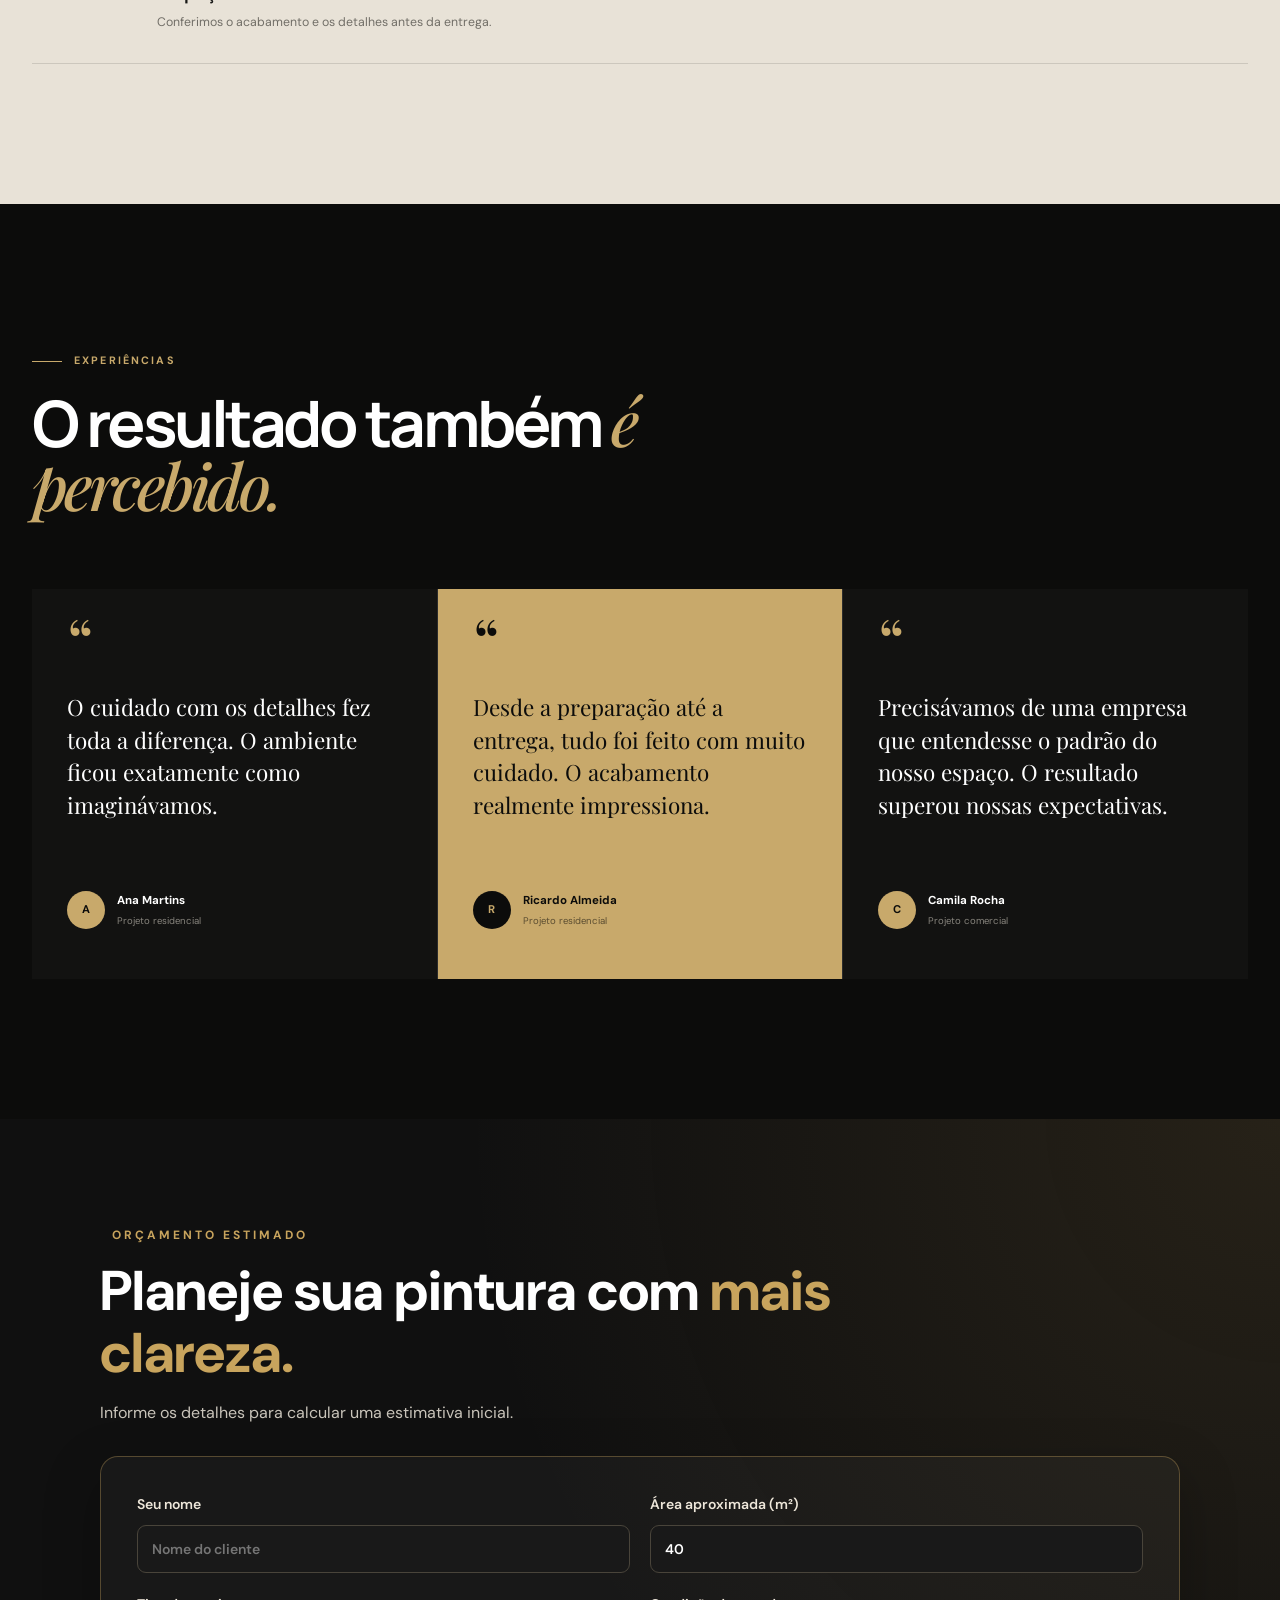
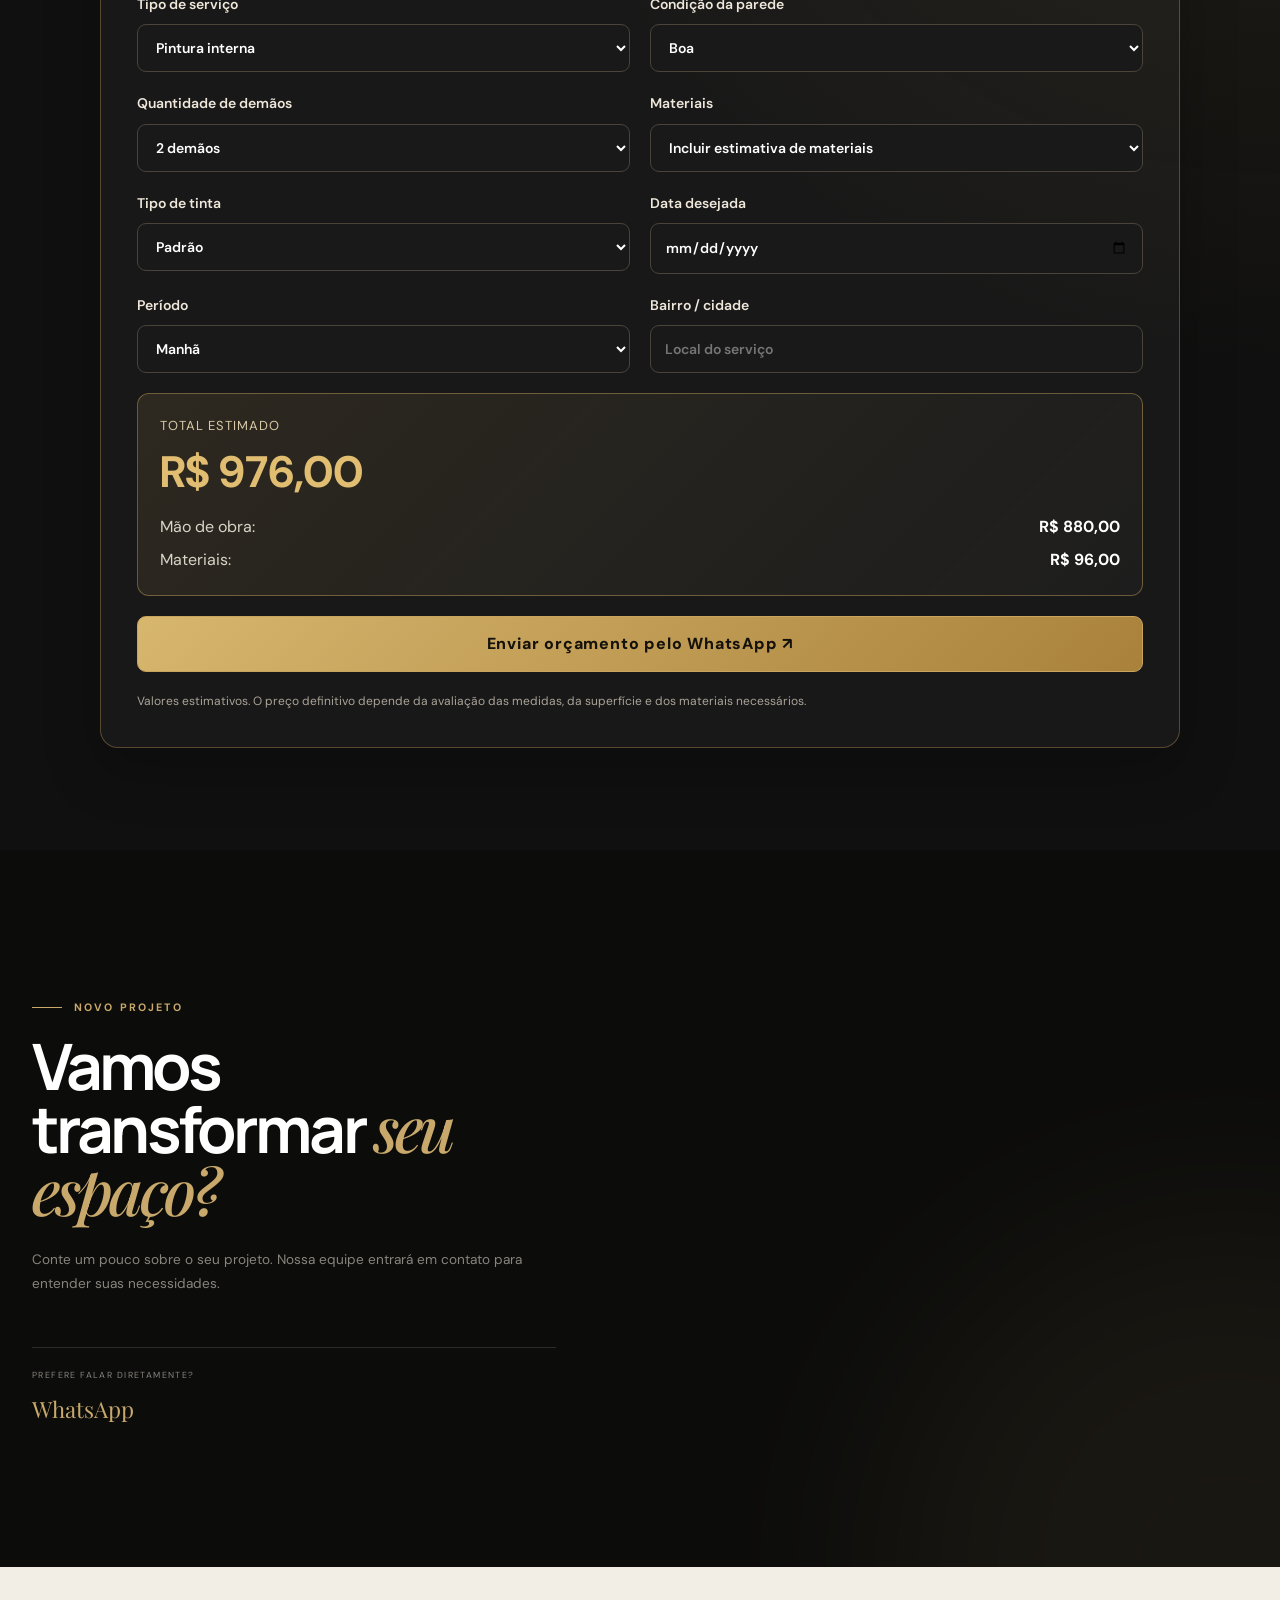
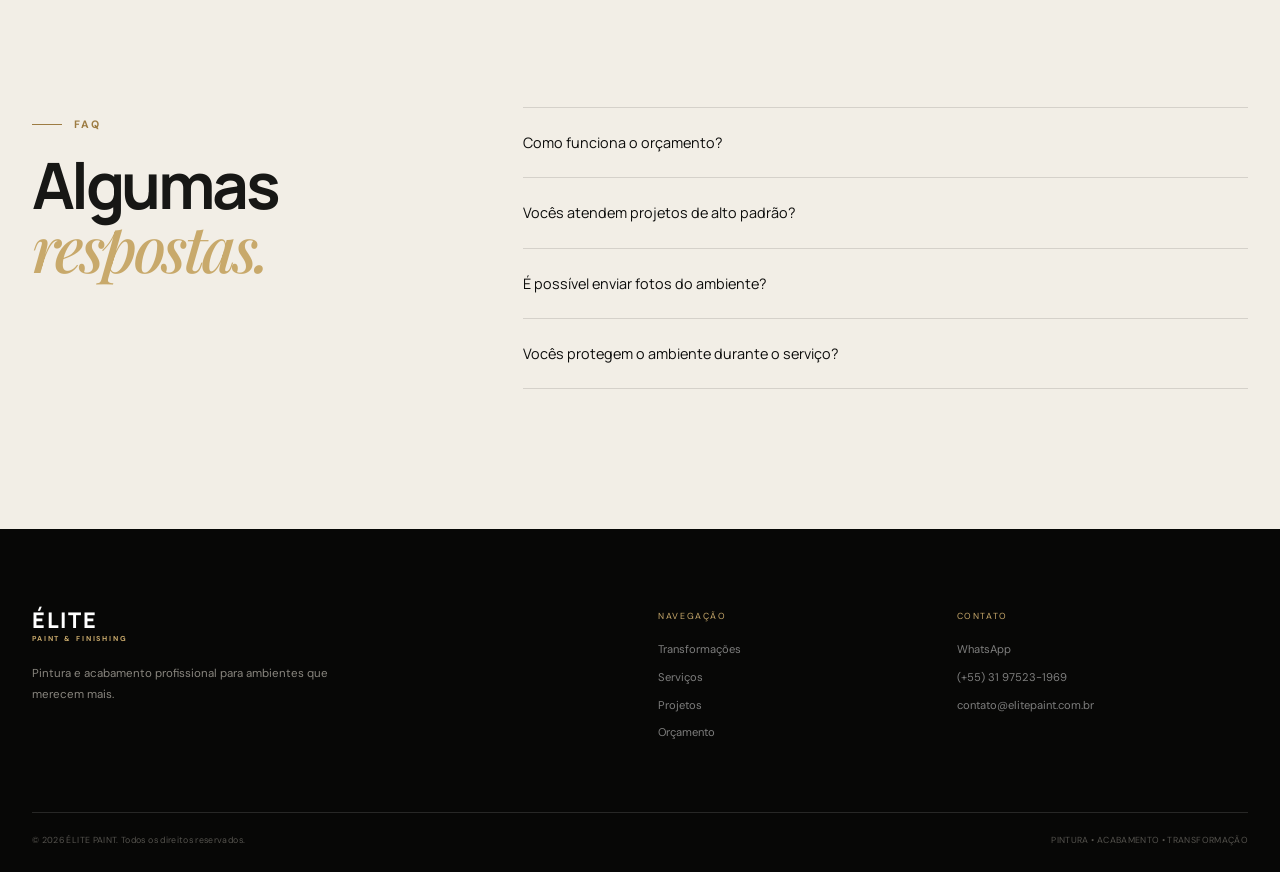
==== commit b555f61c: "Remove luxury form from index.html Removed the luxury form section from the index.html file." ====
--- a/Élite Paint & Finishing_🖌️/index.html
+++ b/Élite Paint & Finishing_🖌️/index.html
@@ -1238,61 +1238,7 @@
                 </div>
 
 
-                <form
-                    class="luxury-form reveal"
-                    id="luxuryForm"
-                    novalidate
-                >
-
-                    <div class="form-top">
-
-                        <span>
-                            SOLICITAR ORÇAMENTO
-                        </span>
-
-                        <div>
-                            01 / 03
-                        </div>
-
-                    </div>
-
-
-                    <div class="form-field">
-
-                        <label for="luxuryName">
-                            Seu nome
-                        </label>
-
-                        <input
-                            type="text"
-                            id="luxuryName"
-                            name="name"
-                            placeholder="Digite seu nome"
-                            required
-                        >
-
-                        <small></small>
-
-                    </div>
-
-
-                    <div class="form-field">
-
-                        <label for="luxuryPhone">
-                            WhatsApp
-                        </label>
-
-                        <input
-                            type="tel"
-                            id="luxuryPhone"
-                            name="phone"
-                            placeholder="(+55)31975231969"
-                            required
-                        >
-
-                        <small></small>
-
-                    </div>
+                                    </div>
 
 
 
